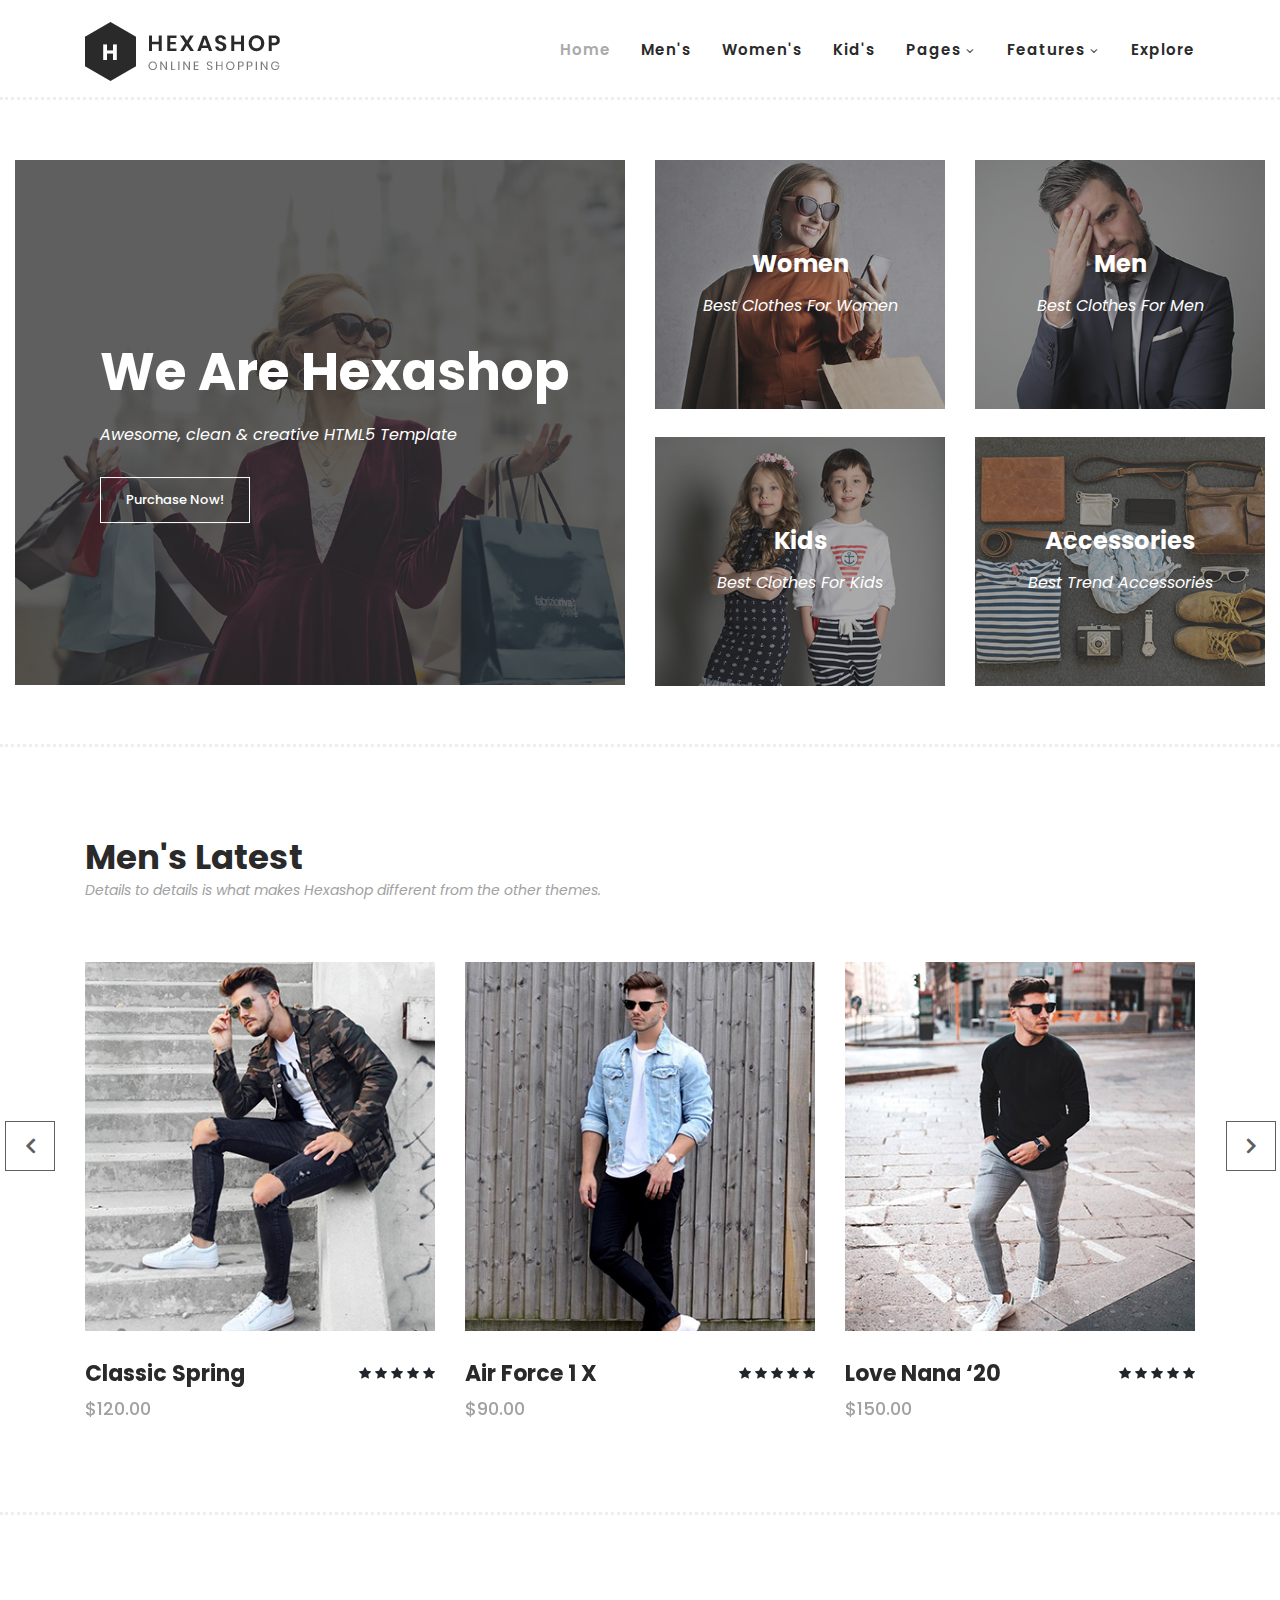
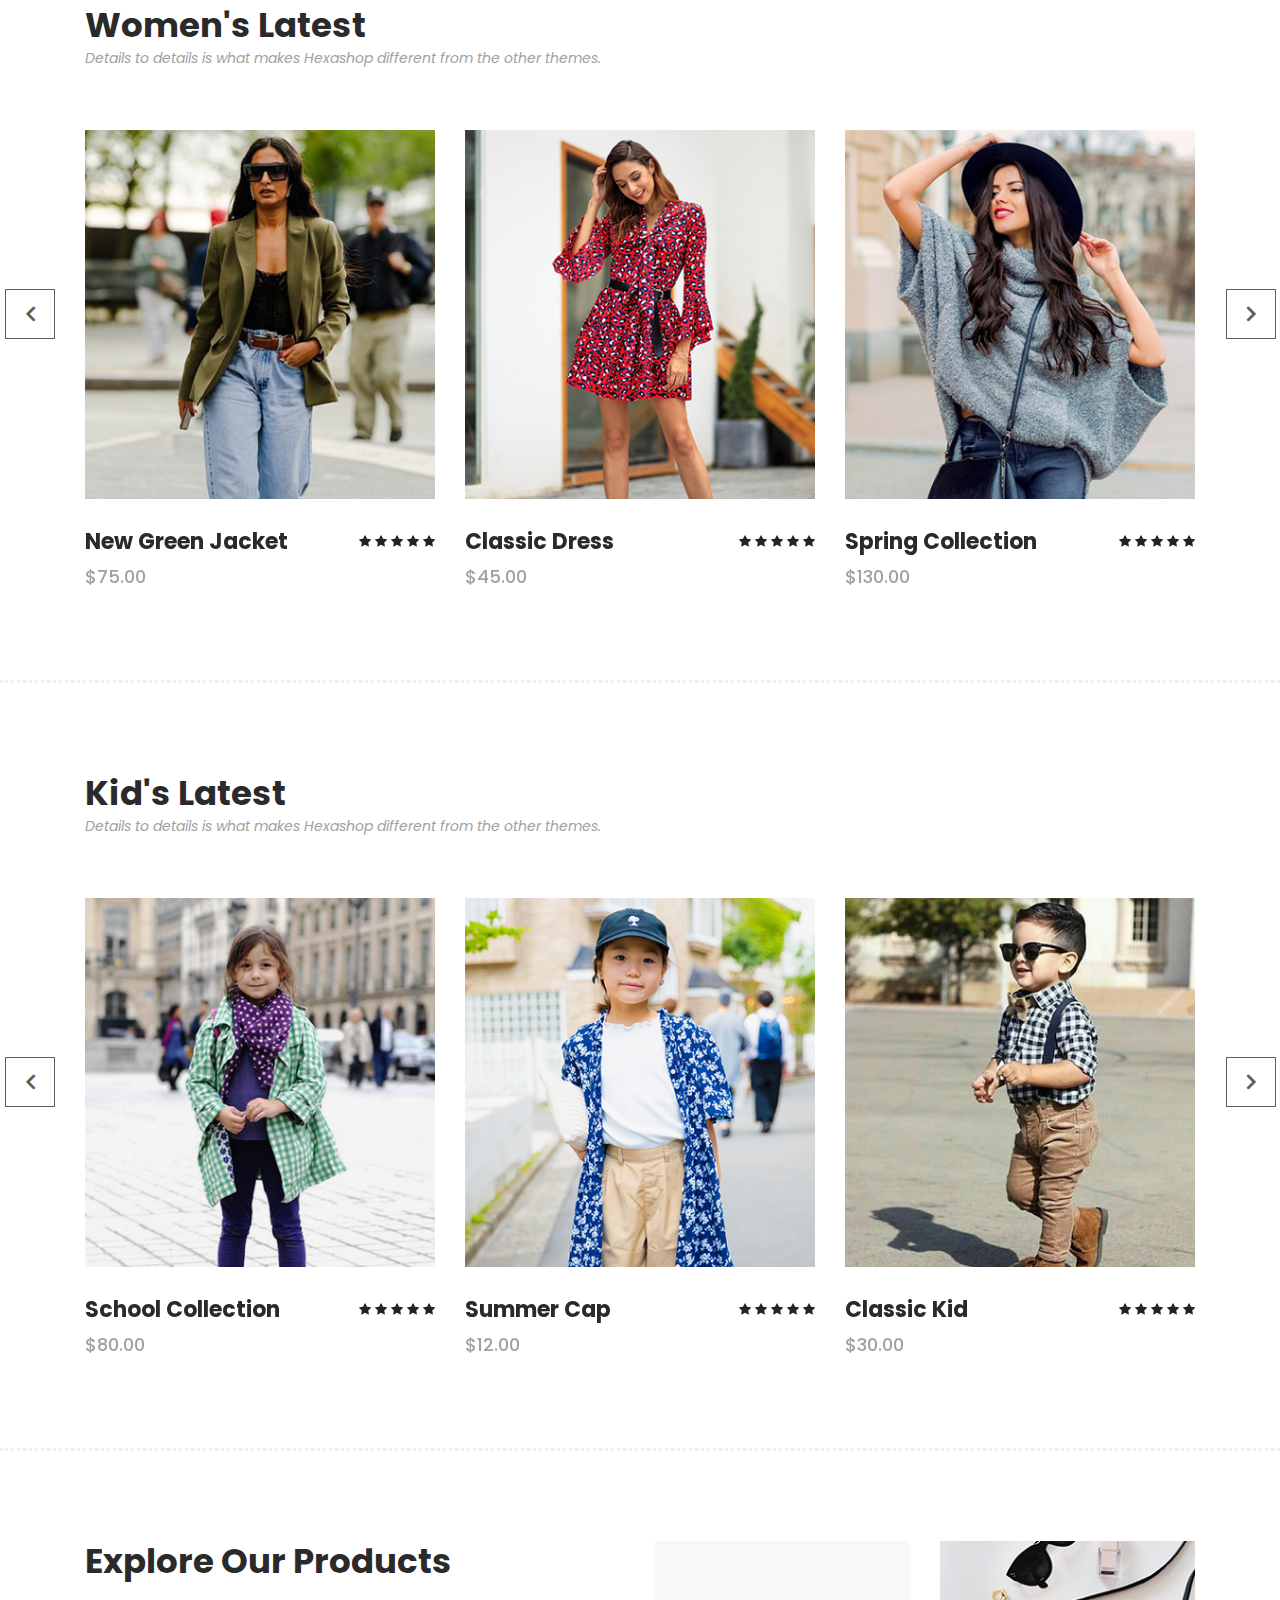
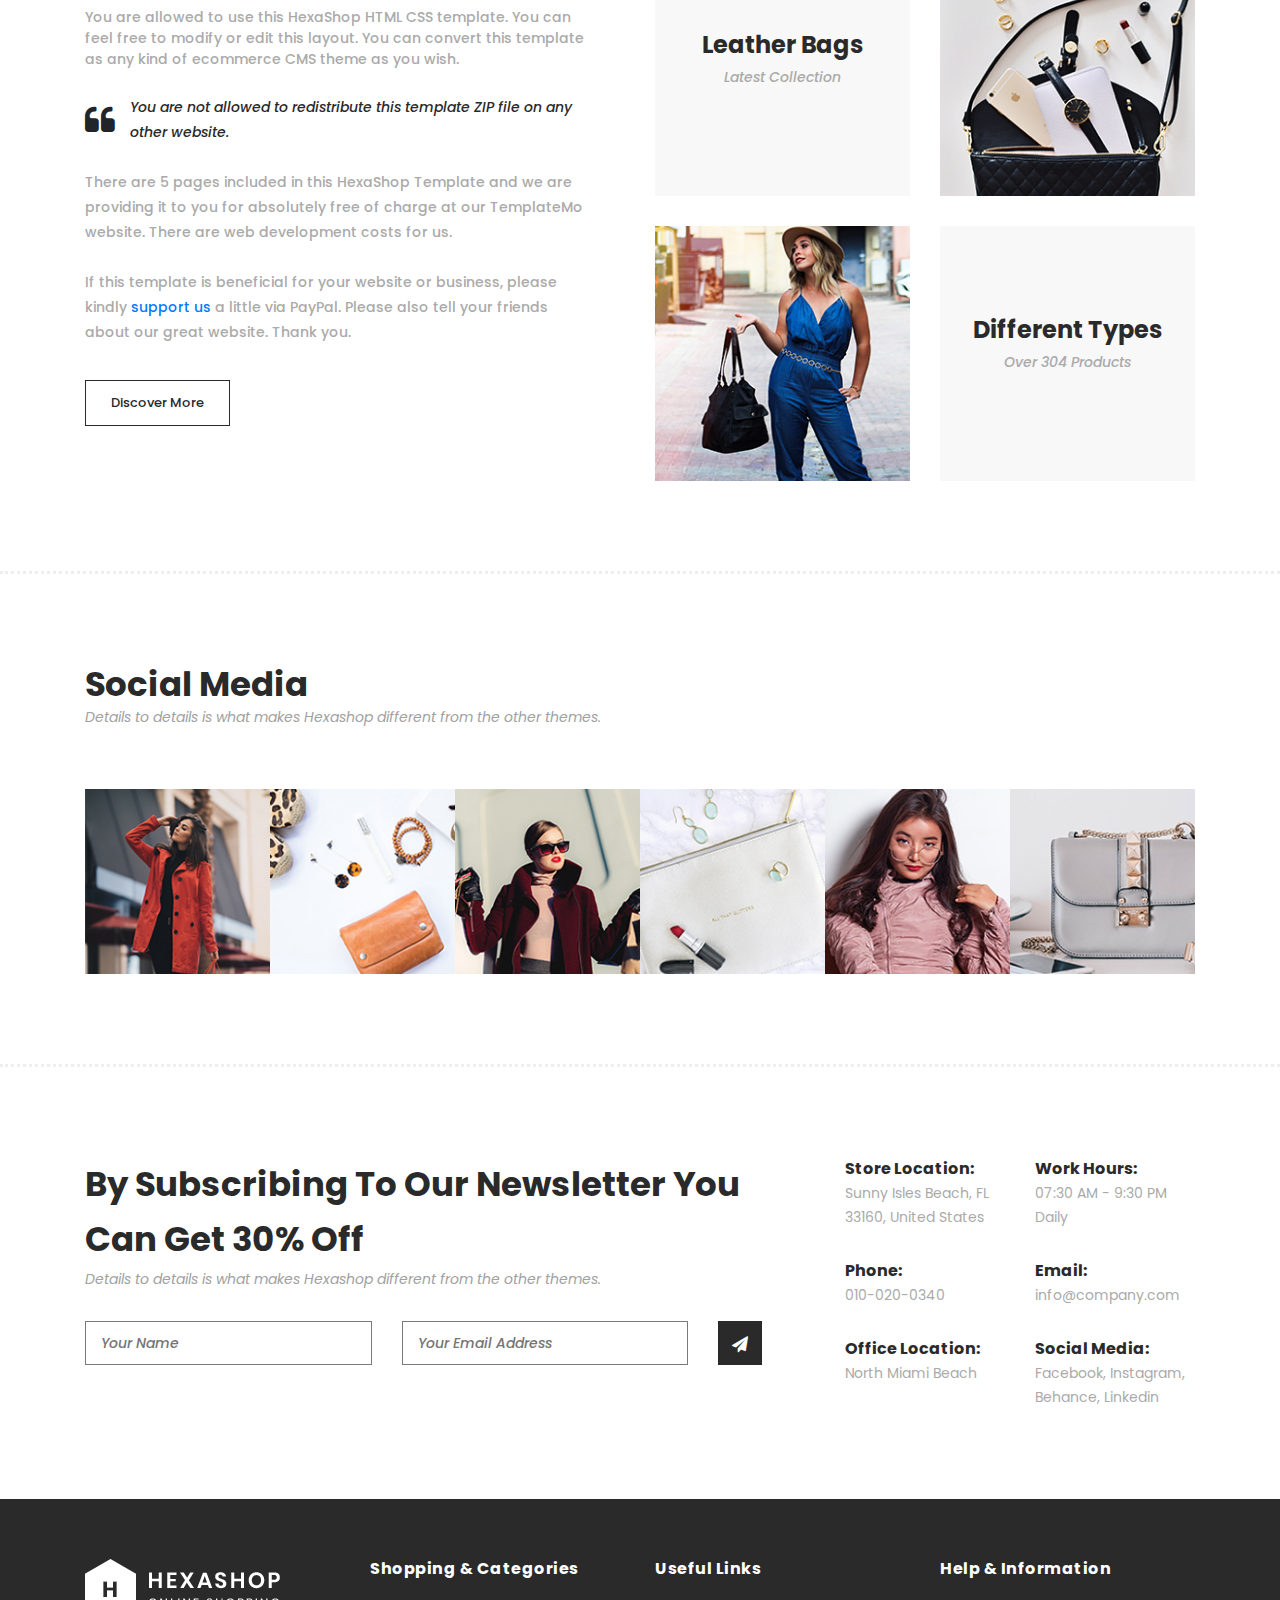
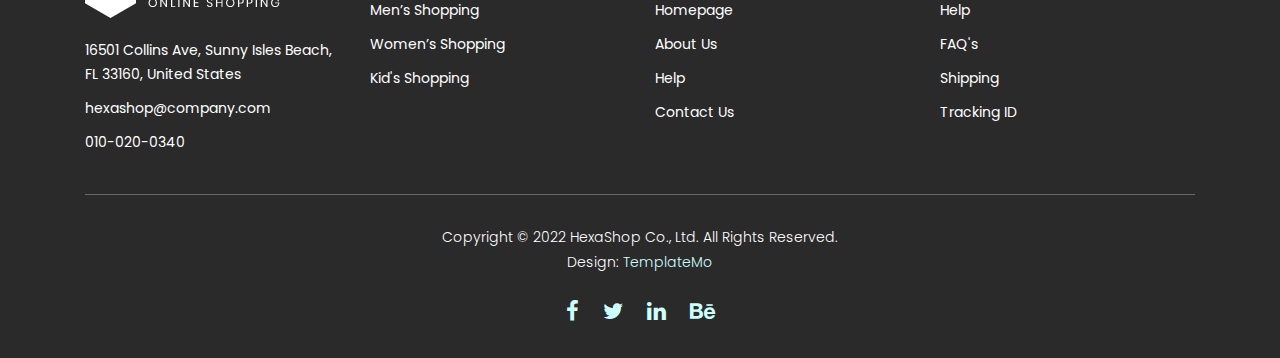
==== index.html @ 102ea5dc "template" ====
<!DOCTYPE html>
<html lang="en">

  <head>

    <meta charset="utf-8">
    <meta name="viewport" content="width=device-width, initial-scale=1, shrink-to-fit=no">
    <meta name="description" content="">
    <meta name="author" content="">
    <link href="https://fonts.googleapis.com/css?family=Poppins:100,200,300,400,500,600,700,800,900&display=swap" rel="stylesheet">

    <title>Hexashop Ecommerce HTML CSS Template</title>


    <!-- Additional CSS Files -->
    <link rel="stylesheet" type="text/css" href="assets/css/bootstrap.min.css">

    <link rel="stylesheet" type="text/css" href="assets/css/font-awesome.css">

    <link rel="stylesheet" href="assets/css/templatemo-hexashop.css">

    <link rel="stylesheet" href="assets/css/owl-carousel.css">

    <link rel="stylesheet" href="assets/css/lightbox.css">
<!--

TemplateMo 571 Hexashop

https://templatemo.com/tm-571-hexashop

-->
    </head>
    
    <body>
    
    <!-- ***** Preloader Start ***** -->
    <div id="preloader">
        <div class="jumper">
            <div></div>
            <div></div>
            <div></div>
        </div>
    </div>  
    <!-- ***** Preloader End ***** -->
    
    
    <!-- ***** Header Area Start ***** -->
    <header class="header-area header-sticky">
        <div class="container">
            <div class="row">
                <div class="col-12">
                    <nav class="main-nav">
                        <!-- ***** Logo Start ***** -->
                        <a href="index.html" class="logo">
                            <img src="assets/images/logo.png">
                        </a>
                        <!-- ***** Logo End ***** -->
                        <!-- ***** Menu Start ***** -->
                        <ul class="nav">
                            <li class="scroll-to-section"><a href="#top" class="active">Home</a></li>
                            <li class="scroll-to-section"><a href="#men">Men's</a></li>
                            <li class="scroll-to-section"><a href="#women">Women's</a></li>
                            <li class="scroll-to-section"><a href="#kids">Kid's</a></li>
                            <li class="submenu">
                                <a href="javascript:;">Pages</a>
                                <ul>
                                    <li><a href="about.html">About Us</a></li>
                                    <li><a href="products.html">Products</a></li>
                                    <li><a href="single-product.html">Single Product</a></li>
                                    <li><a href="contact.html">Contact Us</a></li>
                                </ul>
                            </li>
                            <li class="submenu">
                                <a href="javascript:;">Features</a>
                                <ul>
                                    <li><a href="#">Features Page 1</a></li>
                                    <li><a href="#">Features Page 2</a></li>
                                    <li><a href="#">Features Page 3</a></li>
                                    <li><a rel="nofollow" href="https://templatemo.com/page/4" target="_blank">Template Page 4</a></li>
                                </ul>
                            </li>
                            <li class="scroll-to-section"><a href="#explore">Explore</a></li>
                        </ul>        
                        <a class='menu-trigger'>
                            <span>Menu</span>
                        </a>
                        <!-- ***** Menu End ***** -->
                    </nav>
                </div>
            </div>
        </div>
    </header>
    <!-- ***** Header Area End ***** -->

    <!-- ***** Main Banner Area Start ***** -->
    <div class="main-banner" id="top">
        <div class="container-fluid">
            <div class="row">
                <div class="col-lg-6">
                    <div class="left-content">
                        <div class="thumb">
                            <div class="inner-content">
                                <h4>We Are Hexashop</h4>
                                <span>Awesome, clean &amp; creative HTML5 Template</span>
                                <div class="main-border-button">
                                    <a href="#">Purchase Now!</a>
                                </div>
                            </div>
                            <img src="assets/images/left-banner-image.jpg" alt="">
                        </div>
                    </div>
                </div>
                <div class="col-lg-6">
                    <div class="right-content">
                        <div class="row">
                            <div class="col-lg-6">
                                <div class="right-first-image">
                                    <div class="thumb">
                                        <div class="inner-content">
                                            <h4>Women</h4>
                                            <span>Best Clothes For Women</span>
                                        </div>
                                        <div class="hover-content">
                                            <div class="inner">
                                                <h4>Women</h4>
                                                <p>Lorem ipsum dolor sit amet, conservisii ctetur adipiscing elit incid.</p>
                                                <div class="main-border-button">
                                                    <a href="#">Discover More</a>
                                                </div>
                                            </div>
                                        </div>
                                        <img src="assets/images/baner-right-image-01.jpg">
                                    </div>
                                </div>
                            </div>
                            <div class="col-lg-6">
                                <div class="right-first-image">
                                    <div class="thumb">
                                        <div class="inner-content">
                                            <h4>Men</h4>
                                            <span>Best Clothes For Men</span>
                                        </div>
                                        <div class="hover-content">
                                            <div class="inner">
                                                <h4>Men</h4>
                                                <p>Lorem ipsum dolor sit amet, conservisii ctetur adipiscing elit incid.</p>
                                                <div class="main-border-button">
                                                    <a href="#">Discover More</a>
                                                </div>
                                            </div>
                                        </div>
                                        <img src="assets/images/baner-right-image-02.jpg">
                                    </div>
                                </div>
                            </div>
                            <div class="col-lg-6">
                                <div class="right-first-image">
                                    <div class="thumb">
                                        <div class="inner-content">
                                            <h4>Kids</h4>
                                            <span>Best Clothes For Kids</span>
                                        </div>
                                        <div class="hover-content">
                                            <div class="inner">
                                                <h4>Kids</h4>
                                                <p>Lorem ipsum dolor sit amet, conservisii ctetur adipiscing elit incid.</p>
                                                <div class="main-border-button">
                                                    <a href="#">Discover More</a>
                                                </div>
                                            </div>
                                        </div>
                                        <img src="assets/images/baner-right-image-03.jpg">
                                    </div>
                                </div>
                            </div>
                            <div class="col-lg-6">
                                <div class="right-first-image">
                                    <div class="thumb">
                                        <div class="inner-content">
                                            <h4>Accessories</h4>
                                            <span>Best Trend Accessories</span>
                                        </div>
                                        <div class="hover-content">
                                            <div class="inner">
                                                <h4>Accessories</h4>
                                                <p>Lorem ipsum dolor sit amet, conservisii ctetur adipiscing elit incid.</p>
                                                <div class="main-border-button">
                                                    <a href="#">Discover More</a>
                                                </div>
                                            </div>
                                        </div>
                                        <img src="assets/images/baner-right-image-04.jpg">
                                    </div>
                                </div>
                            </div>
                        </div>
                    </div>
                </div>
            </div>
        </div>
    </div>
    <!-- ***** Main Banner Area End ***** -->

    <!-- ***** Men Area Starts ***** -->
    <section class="section" id="men">
        <div class="container">
            <div class="row">
                <div class="col-lg-6">
                    <div class="section-heading">
                        <h2>Men's Latest</h2>
                        <span>Details to details is what makes Hexashop different from the other themes.</span>
                    </div>
                </div>
            </div>
        </div>
        <div class="container">
            <div class="row">
                <div class="col-lg-12">
                    <div class="men-item-carousel">
                        <div class="owl-men-item owl-carousel">
                            <div class="item">
                                <div class="thumb">
                                    <div class="hover-content">
                                        <ul>
                                            <li><a href="single-product.html"><i class="fa fa-eye"></i></a></li>
                                            <li><a href="single-product.html"><i class="fa fa-star"></i></a></li>
                                            <li><a href="single-product.html"><i class="fa fa-shopping-cart"></i></a></li>
                                        </ul>
                                    </div>
                                    <img src="assets/images/men-01.jpg" alt="">
                                </div>
                                <div class="down-content">
                                    <h4>Classic Spring</h4>
                                    <span>$120.00</span>
                                    <ul class="stars">
                                        <li><i class="fa fa-star"></i></li>
                                        <li><i class="fa fa-star"></i></li>
                                        <li><i class="fa fa-star"></i></li>
                                        <li><i class="fa fa-star"></i></li>
                                        <li><i class="fa fa-star"></i></li>
                                    </ul>
                                </div>
                            </div>
                            <div class="item">
                                <div class="thumb">
                                    <div class="hover-content">
                                        <ul>
                                            <li><a href="single-product.html"><i class="fa fa-eye"></i></a></li>
                                            <li><a href="single-product.html"><i class="fa fa-star"></i></a></li>
                                            <li><a href="single-product.html"><i class="fa fa-shopping-cart"></i></a></li>
                                        </ul>
                                    </div>
                                    <img src="assets/images/men-02.jpg" alt="">
                                </div>
                                <div class="down-content">
                                    <h4>Air Force 1 X</h4>
                                    <span>$90.00</span>
                                    <ul class="stars">
                                        <li><i class="fa fa-star"></i></li>
                                        <li><i class="fa fa-star"></i></li>
                                        <li><i class="fa fa-star"></i></li>
                                        <li><i class="fa fa-star"></i></li>
                                        <li><i class="fa fa-star"></i></li>
                                    </ul>
                                </div>
                            </div>
                            <div class="item">
                                <div class="thumb">
                                    <div class="hover-content">
                                        <ul>
                                            <li><a href="single-product.html"><i class="fa fa-eye"></i></a></li>
                                            <li><a href="single-product.html"><i class="fa fa-star"></i></a></li>
                                            <li><a href="single-product.html"><i class="fa fa-shopping-cart"></i></a></li>
                                        </ul>
                                    </div>
                                    <img src="assets/images/men-03.jpg" alt="">
                                </div>
                                <div class="down-content">
                                    <h4>Love Nana ‘20</h4>
                                    <span>$150.00</span>
                                    <ul class="stars">
                                        <li><i class="fa fa-star"></i></li>
                                        <li><i class="fa fa-star"></i></li>
                                        <li><i class="fa fa-star"></i></li>
                                        <li><i class="fa fa-star"></i></li>
                                        <li><i class="fa fa-star"></i></li>
                                    </ul>
                                </div>
                            </div>
                            <div class="item">
                                <div class="thumb">
                                    <div class="hover-content">
                                        <ul>
                                            <li><a href="single-product.html"><i class="fa fa-eye"></i></a></li>
                                            <li><a href="single-product.html"><i class="fa fa-star"></i></a></li>
                                            <li><a href="single-product.html"><i class="fa fa-shopping-cart"></i></a></li>
                                        </ul>
                                    </div>
                                    <img src="assets/images/men-01.jpg" alt="">
                                </div>
                                <div class="down-content">
                                    <h4>Classic Spring</h4>
                                    <span>$120.00</span>
                                    <ul class="stars">
                                        <li><i class="fa fa-star"></i></li>
                                        <li><i class="fa fa-star"></i></li>
                                        <li><i class="fa fa-star"></i></li>
                                        <li><i class="fa fa-star"></i></li>
                                        <li><i class="fa fa-star"></i></li>
                                    </ul>
                                </div>
                            </div>
                        </div>
                    </div>
                </div>
            </div>
        </div>
    </section>
    <!-- ***** Men Area Ends ***** -->

    <!-- ***** Women Area Starts ***** -->
    <section class="section" id="women">
        <div class="container">
            <div class="row">
                <div class="col-lg-6">
                    <div class="section-heading">
                        <h2>Women's Latest</h2>
                        <span>Details to details is what makes Hexashop different from the other themes.</span>
                    </div>
                </div>
            </div>
        </div>
        <div class="container">
            <div class="row">
                <div class="col-lg-12">
                    <div class="women-item-carousel">
                        <div class="owl-women-item owl-carousel">
                            <div class="item">
                                <div class="thumb">
                                    <div class="hover-content">
                                        <ul>
                                            <li><a href="single-product.html"><i class="fa fa-eye"></i></a></li>
                                            <li><a href="single-product.html"><i class="fa fa-star"></i></a></li>
                                            <li><a href="single-product.html"><i class="fa fa-shopping-cart"></i></a></li>
                                        </ul>
                                    </div>
                                    <img src="assets/images/women-01.jpg" alt="">
                                </div>
                                <div class="down-content">
                                    <h4>New Green Jacket</h4>
                                    <span>$75.00</span>
                                    <ul class="stars">
                                        <li><i class="fa fa-star"></i></li>
                                        <li><i class="fa fa-star"></i></li>
                                        <li><i class="fa fa-star"></i></li>
                                        <li><i class="fa fa-star"></i></li>
                                        <li><i class="fa fa-star"></i></li>
                                    </ul>
                                </div>
                            </div>
                            <div class="item">
                                <div class="thumb">
                                    <div class="hover-content">
                                        <ul>
                                            <li><a href="single-product.html"><i class="fa fa-eye"></i></a></li>
                                            <li><a href="single-product.html"><i class="fa fa-star"></i></a></li>
                                            <li><a href="single-product.html"><i class="fa fa-shopping-cart"></i></a></li>
                                        </ul>
                                    </div>
                                    <img src="assets/images/women-02.jpg" alt="">
                                </div>
                                <div class="down-content">
                                    <h4>Classic Dress</h4>
                                    <span>$45.00</span>
                                    <ul class="stars">
                                        <li><i class="fa fa-star"></i></li>
                                        <li><i class="fa fa-star"></i></li>
                                        <li><i class="fa fa-star"></i></li>
                                        <li><i class="fa fa-star"></i></li>
                                        <li><i class="fa fa-star"></i></li>
                                    </ul>
                                </div>
                            </div>
                            <div class="item">
                                <div class="thumb">
                                    <div class="hover-content">
                                        <ul>
                                            <li><a href="single-product.html"><i class="fa fa-eye"></i></a></li>
                                            <li><a href="single-product.html"><i class="fa fa-star"></i></a></li>
                                            <li><a href="single-product.html"><i class="fa fa-shopping-cart"></i></a></li>
                                        </ul>
                                    </div>
                                    <img src="assets/images/women-03.jpg" alt="">
                                </div>
                                <div class="down-content">
                                    <h4>Spring Collection</h4>
                                    <span>$130.00</span>
                                    <ul class="stars">
                                        <li><i class="fa fa-star"></i></li>
                                        <li><i class="fa fa-star"></i></li>
                                        <li><i class="fa fa-star"></i></li>
                                        <li><i class="fa fa-star"></i></li>
                                        <li><i class="fa fa-star"></i></li>
                                    </ul>
                                </div>
                            </div>
                            <div class="item">
                                <div class="thumb">
                                    <div class="hover-content">
                                        <ul>
                                            <li><a href="single-product.html"><i class="fa fa-eye"></i></a></li>
                                            <li><a href="single-product.html"><i class="fa fa-star"></i></a></li>
                                            <li><a href="single-product.html"><i class="fa fa-shopping-cart"></i></a></li>
                                        </ul>
                                    </div>
                                    <img src="assets/images/women-01.jpg" alt="">
                                </div>
                                <div class="down-content">
                                    <h4>Classic Spring</h4>
                                    <span>$120.00</span>
                                    <ul class="stars">
                                        <li><i class="fa fa-star"></i></li>
                                        <li><i class="fa fa-star"></i></li>
                                        <li><i class="fa fa-star"></i></li>
                                        <li><i class="fa fa-star"></i></li>
                                        <li><i class="fa fa-star"></i></li>
                                    </ul>
                                </div>
                            </div>
                        </div>
                    </div>
                </div>
            </div>
        </div>
    </section>
    <!-- ***** Women Area Ends ***** -->

    <!-- ***** Kids Area Starts ***** -->
    <section class="section" id="kids">
        <div class="container">
            <div class="row">
                <div class="col-lg-6">
                    <div class="section-heading">
                        <h2>Kid's Latest</h2>
                        <span>Details to details is what makes Hexashop different from the other themes.</span>
                    </div>
                </div>
            </div>
        </div>
        <div class="container">
            <div class="row">
                <div class="col-lg-12">
                    <div class="kid-item-carousel">
                        <div class="owl-kid-item owl-carousel">
                            <div class="item">
                                <div class="thumb">
                                    <div class="hover-content">
                                        <ul>
                                            <li><a href="single-product.html"><i class="fa fa-eye"></i></a></li>
                                            <li><a href="single-product.html"><i class="fa fa-star"></i></a></li>
                                            <li><a href="single-product.html"><i class="fa fa-shopping-cart"></i></a></li>
                                        </ul>
                                    </div>
                                    <img src="assets/images/kid-01.jpg" alt="">
                                </div>
                                <div class="down-content">
                                    <h4>School Collection</h4>
                                    <span>$80.00</span>
                                    <ul class="stars">
                                        <li><i class="fa fa-star"></i></li>
                                        <li><i class="fa fa-star"></i></li>
                                        <li><i class="fa fa-star"></i></li>
                                        <li><i class="fa fa-star"></i></li>
                                        <li><i class="fa fa-star"></i></li>
                                    </ul>
                                </div>
                            </div>
                            <div class="item">
                                <div class="thumb">
                                    <div class="hover-content">
                                        <ul>
                                            <li><a href="single-product.html"><i class="fa fa-eye"></i></a></li>
                                            <li><a href="single-product.html"><i class="fa fa-star"></i></a></li>
                                            <li><a href="single-product.html"><i class="fa fa-shopping-cart"></i></a></li>
                                        </ul>
                                    </div>
                                    <img src="assets/images/kid-02.jpg" alt="">
                                </div>
                                <div class="down-content">
                                    <h4>Summer Cap</h4>
                                    <span>$12.00</span>
                                    <ul class="stars">
                                        <li><i class="fa fa-star"></i></li>
                                        <li><i class="fa fa-star"></i></li>
                                        <li><i class="fa fa-star"></i></li>
                                        <li><i class="fa fa-star"></i></li>
                                        <li><i class="fa fa-star"></i></li>
                                    </ul>
                                </div>
                            </div>
                            <div class="item">
                                <div class="thumb">
                                    <div class="hover-content">
                                        <ul>
                                            <li><a href="single-product.html"><i class="fa fa-eye"></i></a></li>
                                            <li><a href="single-product.html"><i class="fa fa-star"></i></a></li>
                                            <li><a href="single-product.html"><i class="fa fa-shopping-cart"></i></a></li>
                                        </ul>
                                    </div>
                                    <img src="assets/images/kid-03.jpg" alt="">
                                </div>
                                <div class="down-content">
                                    <h4>Classic Kid</h4>
                                    <span>$30.00</span>
                                    <ul class="stars">
                                        <li><i class="fa fa-star"></i></li>
                                        <li><i class="fa fa-star"></i></li>
                                        <li><i class="fa fa-star"></i></li>
                                        <li><i class="fa fa-star"></i></li>
                                        <li><i class="fa fa-star"></i></li>
                                    </ul>
                                </div>
                            </div>
                            <div class="item">
                                <div class="thumb">
                                    <div class="hover-content">
                                        <ul>
                                            <li><a href="single-product.html"><i class="fa fa-eye"></i></a></li>
                                            <li><a href="single-product.html"><i class="fa fa-star"></i></a></li>
                                            <li><a href="single-product.html"><i class="fa fa-shopping-cart"></i></a></li>
                                        </ul>
                                    </div>
                                    <img src="assets/images/kid-01.jpg" alt="">
                                </div>
                                <div class="down-content">
                                    <h4>Classic Spring</h4>
                                    <span>$120.00</span>
                                    <ul class="stars">
                                        <li><i class="fa fa-star"></i></li>
                                        <li><i class="fa fa-star"></i></li>
                                        <li><i class="fa fa-star"></i></li>
                                        <li><i class="fa fa-star"></i></li>
                                        <li><i class="fa fa-star"></i></li>
                                    </ul>
                                </div>
                            </div>
                        </div>
                    </div>
                </div>
            </div>
        </div>
    </section>
    <!-- ***** Kids Area Ends ***** -->

    <!-- ***** Explore Area Starts ***** -->
    <section class="section" id="explore">
        <div class="container">
            <div class="row">
                <div class="col-lg-6">
                    <div class="left-content">
                        <h2>Explore Our Products</h2>
                        <span>You are allowed to use this HexaShop HTML CSS template. You can feel free to modify or edit this layout. You can convert this template as any kind of ecommerce CMS theme as you wish.</span>
                        <div class="quote">
                            <i class="fa fa-quote-left"></i><p>You are not allowed to redistribute this template ZIP file on any other website.</p>
                        </div>
                        <p>There are 5 pages included in this HexaShop Template and we are providing it to you for absolutely free of charge at our TemplateMo website. There are web development costs for us.</p>
                        <p>If this template is beneficial for your website or business, please kindly <a rel="nofollow" href="https://paypal.me/templatemo" target="_blank">support us</a> a little via PayPal. Please also tell your friends about our great website. Thank you.</p>
                        <div class="main-border-button">
                            <a href="products.html">Discover More</a>
                        </div>
                    </div>
                </div>
                <div class="col-lg-6">
                    <div class="right-content">
                        <div class="row">
                            <div class="col-lg-6">
                                <div class="leather">
                                    <h4>Leather Bags</h4>
                                    <span>Latest Collection</span>
                                </div>
                            </div>
                            <div class="col-lg-6">
                                <div class="first-image">
                                    <img src="assets/images/explore-image-01.jpg" alt="">
                                </div>
                            </div>
                            <div class="col-lg-6">
                                <div class="second-image">
                                    <img src="assets/images/explore-image-02.jpg" alt="">
                                </div>
                            </div>
                            <div class="col-lg-6">
                                <div class="types">
                                    <h4>Different Types</h4>
                                    <span>Over 304 Products</span>
                                </div>
                            </div>
                        </div>
                    </div>
                </div>
            </div>
        </div>
    </section>
    <!-- ***** Explore Area Ends ***** -->

    <!-- ***** Social Area Starts ***** -->
    <section class="section" id="social">
        <div class="container">
            <div class="row">
                <div class="col-lg-12">
                    <div class="section-heading">
                        <h2>Social Media</h2>
                        <span>Details to details is what makes Hexashop different from the other themes.</span>
                    </div>
                </div>
            </div>
        </div>
        <div class="container">
            <div class="row images">
                <div class="col-2">
                    <div class="thumb">
                        <div class="icon">
                            <a href="http://instagram.com">
                                <h6>Fashion</h6>
                                <i class="fa fa-instagram"></i>
                            </a>
                        </div>
                        <img src="assets/images/instagram-01.jpg" alt="">
                    </div>
                </div>
                <div class="col-2">
                    <div class="thumb">
                        <div class="icon">
                            <a href="http://instagram.com">
                                <h6>New</h6>
                                <i class="fa fa-instagram"></i>
                            </a>
                        </div>
                        <img src="assets/images/instagram-02.jpg" alt="">
                    </div>
                </div>
                <div class="col-2">
                    <div class="thumb">
                        <div class="icon">
                            <a href="http://instagram.com">
                                <h6>Brand</h6>
                                <i class="fa fa-instagram"></i>
                            </a>
                        </div>
                        <img src="assets/images/instagram-03.jpg" alt="">
                    </div>
                </div>
                <div class="col-2">
                    <div class="thumb">
                        <div class="icon">
                            <a href="http://instagram.com">
                                <h6>Makeup</h6>
                                <i class="fa fa-instagram"></i>
                            </a>
                        </div>
                        <img src="assets/images/instagram-04.jpg" alt="">
                    </div>
                </div>
                <div class="col-2">
                    <div class="thumb">
                        <div class="icon">
                            <a href="http://instagram.com">
                                <h6>Leather</h6>
                                <i class="fa fa-instagram"></i>
                            </a>
                        </div>
                        <img src="assets/images/instagram-05.jpg" alt="">
                    </div>
                </div>
                <div class="col-2">
                    <div class="thumb">
                        <div class="icon">
                            <a href="http://instagram.com">
                                <h6>Bag</h6>
                                <i class="fa fa-instagram"></i>
                            </a>
                        </div>
                        <img src="assets/images/instagram-06.jpg" alt="">
                    </div>
                </div>
            </div>
        </div>
    </section>
    <!-- ***** Social Area Ends ***** -->

    <!-- ***** Subscribe Area Starts ***** -->
    <div class="subscribe">
        <div class="container">
            <div class="row">
                <div class="col-lg-8">
                    <div class="section-heading">
                        <h2>By Subscribing To Our Newsletter You Can Get 30% Off</h2>
                        <span>Details to details is what makes Hexashop different from the other themes.</span>
                    </div>
                    <form id="subscribe" action="" method="get">
                        <div class="row">
                          <div class="col-lg-5">
                            <fieldset>
                              <input name="name" type="text" id="name" placeholder="Your Name" required="">
                            </fieldset>
                          </div>
                          <div class="col-lg-5">
                            <fieldset>
                              <input name="email" type="text" id="email" pattern="[^ @]*@[^ @]*" placeholder="Your Email Address" required="">
                            </fieldset>
                          </div>
                          <div class="col-lg-2">
                            <fieldset>
                              <button type="submit" id="form-submit" class="main-dark-button"><i class="fa fa-paper-plane"></i></button>
                            </fieldset>
                          </div>
                        </div>
                    </form>
                </div>
                <div class="col-lg-4">
                    <div class="row">
                        <div class="col-6">
                            <ul>
                                <li>Store Location:<br><span>Sunny Isles Beach, FL 33160, United States</span></li>
                                <li>Phone:<br><span>010-020-0340</span></li>
                                <li>Office Location:<br><span>North Miami Beach</span></li>
                            </ul>
                        </div>
                        <div class="col-6">
                            <ul>
                                <li>Work Hours:<br><span>07:30 AM - 9:30 PM Daily</span></li>
                                <li>Email:<br><span>info@company.com</span></li>
                                <li>Social Media:<br><span><a href="#">Facebook</a>, <a href="#">Instagram</a>, <a href="#">Behance</a>, <a href="#">Linkedin</a></span></li>
                            </ul>
                        </div>
                    </div>
                </div>
            </div>
        </div>
    </div>
    <!-- ***** Subscribe Area Ends ***** -->
    
    <!-- ***** Footer Start ***** -->
    <footer>
        <div class="container">
            <div class="row">
                <div class="col-lg-3">
                    <div class="first-item">
                        <div class="logo">
                            <img src="assets/images/white-logo.png" alt="hexashop ecommerce templatemo">
                        </div>
                        <ul>
                            <li><a href="#">16501 Collins Ave, Sunny Isles Beach, FL 33160, United States</a></li>
                            <li><a href="#">hexashop@company.com</a></li>
                            <li><a href="#">010-020-0340</a></li>
                        </ul>
                    </div>
                </div>
                <div class="col-lg-3">
                    <h4>Shopping &amp; Categories</h4>
                    <ul>
                        <li><a href="#">Men’s Shopping</a></li>
                        <li><a href="#">Women’s Shopping</a></li>
                        <li><a href="#">Kid's Shopping</a></li>
                    </ul>
                </div>
                <div class="col-lg-3">
                    <h4>Useful Links</h4>
                    <ul>
                        <li><a href="#">Homepage</a></li>
                        <li><a href="#">About Us</a></li>
                        <li><a href="#">Help</a></li>
                        <li><a href="#">Contact Us</a></li>
                    </ul>
                </div>
                <div class="col-lg-3">
                    <h4>Help &amp; Information</h4>
                    <ul>
                        <li><a href="#">Help</a></li>
                        <li><a href="#">FAQ's</a></li>
                        <li><a href="#">Shipping</a></li>
                        <li><a href="#">Tracking ID</a></li>
                    </ul>
                </div>
                <div class="col-lg-12">
                    <div class="under-footer">
                        <p>Copyright © 2022 HexaShop Co., Ltd. All Rights Reserved. 
                        
                        <br>Design: <a href="https://templatemo.com" target="_parent" title="free css templates">TemplateMo</a></p>
                        <ul>
                            <li><a href="#"><i class="fa fa-facebook"></i></a></li>
                            <li><a href="#"><i class="fa fa-twitter"></i></a></li>
                            <li><a href="#"><i class="fa fa-linkedin"></i></a></li>
                            <li><a href="#"><i class="fa fa-behance"></i></a></li>
                        </ul>
                    </div>
                </div>
            </div>
        </div>
    </footer>
    

    <!-- jQuery -->
    <script src="assets/js/jquery-2.1.0.min.js"></script>

    <!-- Bootstrap -->
    <script src="assets/js/popper.js"></script>
    <script src="assets/js/bootstrap.min.js"></script>

    <!-- Plugins -->
    <script src="assets/js/owl-carousel.js"></script>
    <script src="assets/js/accordions.js"></script>
    <script src="assets/js/datepicker.js"></script>
    <script src="assets/js/scrollreveal.min.js"></script>
    <script src="assets/js/waypoints.min.js"></script>
    <script src="assets/js/jquery.counterup.min.js"></script>
    <script src="assets/js/imgfix.min.js"></script> 
    <script src="assets/js/slick.js"></script> 
    <script src="assets/js/lightbox.js"></script> 
    <script src="assets/js/isotope.js"></script> 
    
    <!-- Global Init -->
    <script src="assets/js/custom.js"></script>

    <script>

        $(function() {
            var selectedClass = "";
            $("p").click(function(){
            selectedClass = $(this).attr("data-rel");
            $("#portfolio").fadeTo(50, 0.1);
                $("#portfolio div").not("."+selectedClass).fadeOut();
            setTimeout(function() {
              $("."+selectedClass).fadeIn();
              $("#portfolio").fadeTo(50, 1);
            }, 500);
                
            });
        });

    </script>

  </body>
</html>
---- assets/css/templatemo-hexashop.css ----
/*

TemplateMo 571 Hexashop

https://templatemo.com/tm-571-hexashop

*/

/* ---------------------------------------------
Table of contents
------------------------------------------------
01. font & reset css
02. reset
03. global styles
04. header
05. banner
06. features
07. testimonials
08. contact
09. footer
10. preloader
11. search
12. portfolio

--------------------------------------------- */
/* 
---------------------------------------------
font & reset css
--------------------------------------------- 
*/
@import url("https://fonts.googleapis.com/css?family=Poppins:100,200,300,400,500,600,700,800,900");
/* 
---------------------------------------------
reset
--------------------------------------------- 
*/
html, body, div, span, applet, object, iframe, h1, h2, h3, h4, h5, h6, p, blockquote, div
pre, a, abbr, acronym, address, big, cite, code, del, dfn, em, font, img, ins, kbd, q,
s, samp, small, strike, strong, sub, sup, tt, var, b, u, i, center, dl, dt, dd, ol, ul, li,
figure, header, nav, section, article, aside, footer, figcaption {
  margin: 0;
  padding: 0;
  border: 0;
  outline: 0;
}

.clearfix:after {
  content: ".";
  display: block;
  clear: both;
  visibility: hidden;
  line-height: 0;
  height: 0;
}

.clearfix {
  display: inline-block;
}

html[xmlns] .clearfix {
  display: block;
}

* html .clearfix {
  height: 1%;
}

ul, li {
  padding: 0;
  margin: 0;
  list-style: none;
}

header, nav, section, article, aside, footer, hgroup {
  display: block;
}

* {
  box-sizing: border-box;
}

html, body {
  font-family: 'Poppins', sans-serif;
  font-weight: 400;
  background-color: #fff;
  font-size: 16px;
  -ms-text-size-adjust: 100%;
  -webkit-font-smoothing: antialiased;
  -moz-osx-font-smoothing: grayscale;
}

a {
  text-decoration: none !important;
}

h1, h2, h3, h4, h5, h6 {
  margin-top: 0px;
  margin-bottom: 0px;
}

ul {
  margin-bottom: 0px;
}

p {
  font-size: 14px;
  line-height: 25px;
  color: #2a2a2a;
}

/* 
---------------------------------------------
global styles
--------------------------------------------- 
*/
html,
body {
  background: #fff;
  font-family: 'Poppins', sans-serif;
}

::selection {
  background: #2a2a2a;
  color: #fff;
}

::-moz-selection {
  background: #2a2a2a;
  color: #fff;
}

@media (max-width: 991px) {
  html, body {
    overflow-x: hidden;
  }
  .mobile-top-fix {
    margin-top: 30px;
    margin-bottom: 0px;
  }
  .mobile-bottom-fix {
    margin-bottom: 30px;
  }
  .mobile-bottom-fix-big {
    margin-bottom: 60px;
  }
}

.main-border-button a {
  font-size: 13px;
  color: #fff;
  border: 1px solid #fff;
  padding: 12px 25px;
  display: inline-block;
  font-weight: 500;
  transition: all .3s;
}

.main-border-button a:hover {
  background-color: #fff;
  color: #2a2a2a;
}

.main-white-button a {
  font-size: 13px;
  color: #2a2a2a;
  background-color: #fff;
  padding: 12px 25px;
  display: inline-block;
  border-radius: 3px;
  font-weight: 600;
  transition: all .3s;
}

.main-white-button a:hover {
  opacity: 0.9;
}

.main-text-button a {
  font-size: 13px;
  color: #fff;
  font-weight: 600;
  transition: all .3s;
}

.main-text-button a:hover {
  opacity: 0.9;
}

.section-heading h2 {
  font-size: 34px;
  font-weight: 700;
  color: #2a2a2a;
}

.section-heading span {
  font-size: 14px;
  color: #a1a1a1;
  font-style: italic;
  font-weight: 400;
}



/* 
---------------------------------------------
header
--------------------------------------------- 
*/

.background-header {
  border-bottom: none !important;
  background-color: #fff;
  height: 80px!important;
  position: fixed!important;
  top: 0px;
  left: 0px;
  right: 0px;
  box-shadow: 0px 0px 10px rgba(0,0,0,0.15)!important;
}

.background-header .logo,
.background-header .main-nav .nav li a {
  color: #1e1e1e!important;
}

.background-header .main-nav .nav li:hover a {
  color: #2a2a2a!important;
}

.background-header .nav li a.active {
  color: #2a2a2a!important;
}

.header-area {
  border-bottom: 3px dotted #eee;
  box-shadow: none;
  background-color: #fff;
  position: absolute;
  top: 0px;
  left: 0px;
  right: 0px;
  z-index: 100;
  height: 100px;
  -webkit-transition: all .5s ease 0s;
  -moz-transition: all .5s ease 0s;
  -o-transition: all .5s ease 0s;
  transition: all .5s ease 0s;
}

.header-area .main-nav {
  min-height: 80px;
  background: transparent;
}

.header-area .main-nav .logo {
  line-height: 100px;
  color: #fff;
  font-size: 28px;
  font-weight: 700;
  text-transform: uppercase;
  letter-spacing: 2px;
  float: left;
  -webkit-transition: all 0.3s ease 0s;
  -moz-transition: all 0.3s ease 0s;
  -o-transition: all 0.3s ease 0s;
  transition: all 0.3s ease 0s;
}

.background-header .main-nav .logo {
  line-height: 75px;
}

.background-header .nav {
  margin-top: 20px !important;
}

.header-area .main-nav .nav {
  float: right;
  margin-top: 30px;
  margin-right: 0px;
  background-color: transparent;
  -webkit-transition: all 0.3s ease 0s;
  -moz-transition: all 0.3s ease 0s;
  -o-transition: all 0.3s ease 0s;
  transition: all 0.3s ease 0s;
  position: relative;
  z-index: 999;
}

.header-area .main-nav .nav li {
  padding-left: 15px;
  padding-right: 15px;
}

.header-area .main-nav .nav li:last-child {
  padding-right: 0px;
}

.header-area .main-nav .nav li a {
  display: block;
  font-weight: 600;
  font-size: 15px;
  color: #2a2a2a;
  text-transform: capitalize;
  -webkit-transition: all 0.3s ease 0s;
  -moz-transition: all 0.3s ease 0s;
  -o-transition: all 0.3s ease 0s;
  transition: all 0.3s ease 0s;
  height: 40px;
  line-height: 40px;
  border: transparent;
  letter-spacing: 1px;
}

.header-area .main-nav .nav li a {
  color: #2a2a2a;
}

.header-area .main-nav .nav li:hover a,
.header-area .main-nav .nav li a.active {
  color: #aaa!important;
}

.background-header .main-nav .nav li:hover a,
.background-header .main-nav .nav li a.active {
  color: #aaa!important;
  opacity: 1;
}

.header-area .main-nav .nav li.submenu {
  position: relative;
  padding-right: 30px;
}

.header-area .main-nav .nav li.submenu:after {
  font-family: FontAwesome;
  content: "\f107";
  font-size: 12px;
  color: #2a2a2a;
  position: absolute;
  right: 18px;
  top: 12px;
}

.background-header .main-nav .nav li.submenu:after {
  color: #2a2a2a;
}

.header-area .main-nav .nav li.submenu ul {
  position: absolute;
  width: 200px;
  box-shadow: 0 2px 28px 0 rgba(0, 0, 0, 0.06);
  overflow: hidden;
  top: 50px;
  opacity: 0;
  transform: translateY(+2em);
  visibility: hidden;
  z-index: -1;
  transition: all 0.3s ease-in-out 0s, visibility 0s linear 0.3s, z-index 0s linear 0.01s;
}

.header-area .main-nav .nav li.submenu ul li {
  margin-left: 0px;
  padding-left: 0px;
  padding-right: 0px;
}

.header-area .main-nav .nav li.submenu ul li a {
  opacity: 1;
  display: block;
  background: #f7f7f7;
  color: #2a2a2a!important;
  padding-left: 20px;
  height: 40px;
  line-height: 40px;
  -webkit-transition: all 0.3s ease 0s;
  -moz-transition: all 0.3s ease 0s;
  -o-transition: all 0.3s ease 0s;
  transition: all 0.3s ease 0s;
  position: relative;
  font-size: 13px;
  font-weight: 400;
  border-bottom: 1px solid #eee;
}

.header-area .main-nav .nav li.submenu ul li a:hover {
  background: #fff;
  color: #aaa!important;
  padding-left: 25px;
}

.header-area .main-nav .nav li.submenu ul li a:hover:before {
  width: 3px;
}

.header-area .main-nav .nav li.submenu:hover ul {
  visibility: visible;
  opacity: 1;
  z-index: 1;
  transform: translateY(0%);
  transition-delay: 0s, 0s, 0.3s;
}

.header-area .main-nav .menu-trigger {
  cursor: pointer;
  display: block;
  position: absolute;
  top: 33px;
  width: 32px;
  height: 40px;
  text-indent: -9999em;
  z-index: 99;
  right: 40px;
  display: none;
}

.background-header .main-nav .menu-trigger {
  top: 23px;
}

.header-area .main-nav .menu-trigger span,
.header-area .main-nav .menu-trigger span:before,
.header-area .main-nav .menu-trigger span:after {
  -moz-transition: all 0.4s;
  -o-transition: all 0.4s;
  -webkit-transition: all 0.4s;
  transition: all 0.4s;
  background-color: #1e1e1e;
  display: block;
  position: absolute;
  width: 30px;
  height: 2px;
  left: 0;
}

.background-header .main-nav .menu-trigger span,
.background-header .main-nav .menu-trigger span:before,
.background-header .main-nav .menu-trigger span:after {
  background-color: #1e1e1e;
}

.header-area .main-nav .menu-trigger span:before,
.header-area .main-nav .menu-trigger span:after {
  -moz-transition: all 0.4s;
  -o-transition: all 0.4s;
  -webkit-transition: all 0.4s;
  transition: all 0.4s;
  background-color: #1e1e1e;
  display: block;
  position: absolute;
  width: 30px;
  height: 2px;
  left: 0;
  width: 75%;
}

.background-header .main-nav .menu-trigger span:before,
.background-header .main-nav .menu-trigger span:after {
  background-color: #1e1e1e;
}

.header-area .main-nav .menu-trigger span:before,
.header-area .main-nav .menu-trigger span:after {
  content: "";
}

.header-area .main-nav .menu-trigger span {
  top: 16px;
}

.header-area .main-nav .menu-trigger span:before {
  -moz-transform-origin: 33% 100%;
  -ms-transform-origin: 33% 100%;
  -webkit-transform-origin: 33% 100%;
  transform-origin: 33% 100%;
  top: -10px;
  z-index: 10;
}

.header-area .main-nav .menu-trigger span:after {
  -moz-transform-origin: 33% 0;
  -ms-transform-origin: 33% 0;
  -webkit-transform-origin: 33% 0;
  transform-origin: 33% 0;
  top: 10px;
}

.header-area .main-nav .menu-trigger.active span,
.header-area .main-nav .menu-trigger.active span:before,
.header-area .main-nav .menu-trigger.active span:after {
  background-color: transparent;
  width: 100%;
}

.header-area .main-nav .menu-trigger.active span:before {
  -moz-transform: translateY(6px) translateX(1px) rotate(45deg);
  -ms-transform: translateY(6px) translateX(1px) rotate(45deg);
  -webkit-transform: translateY(6px) translateX(1px) rotate(45deg);
  transform: translateY(6px) translateX(1px) rotate(45deg);
  background-color: #1e1e1e;
}

.background-header .main-nav .menu-trigger.active span:before {
  background-color: #1e1e1e;
}

.header-area .main-nav .menu-trigger.active span:after {
  -moz-transform: translateY(-6px) translateX(1px) rotate(-45deg);
  -ms-transform: translateY(-6px) translateX(1px) rotate(-45deg);
  -webkit-transform: translateY(-6px) translateX(1px) rotate(-45deg);
  transform: translateY(-6px) translateX(1px) rotate(-45deg);
  background-color: #1e1e1e;
}

.background-header .main-nav .menu-trigger.active span:after {
  background-color: #1e1e1e;
}

.header-area.header-sticky {
  min-height: 80px;
}

.header-area .nav {
  margin-top: 30px;
}

.header-area.header-sticky .nav li a.active {
  color: #aaa;
}

@media (max-width: 1200px) {
  .header-area .main-nav .nav li {
    padding-left: 12px;
    padding-right: 12px;
  }
  .header-area .main-nav:before {
    display: none;
  }
}

@media (max-width: 767px) {
  .header-area .main-nav .logo {
    color: #1e1e1e;
  }
  .header-area.header-sticky .nav li a:hover,
  .header-area.header-sticky .nav li a.active {
    color: #aaa!important;
    opacity: 1;
  }
  .header-area.header-sticky .nav li.search-icon a {
    width: 100%;
  }
  .header-area {
    background-color: #f7f7f7;
    padding: 0px 15px;
    height: 100px;
    box-shadow: none;
    text-align: center;
  }
  .header-area .container {
    padding: 0px;
  }
  .header-area .logo {
    margin-left: 30px;
  }
  .header-area .menu-trigger {
    display: block !important;
  }
  .header-area .main-nav {
    overflow: hidden;
  }
  .header-area .main-nav .nav {
    float: none;
    width: 100%;
    display: none;
    -webkit-transition: all 0s ease 0s;
    -moz-transition: all 0s ease 0s;
    -o-transition: all 0s ease 0s;
    transition: all 0s ease 0s;
    margin-left: 0px;
  }
  .header-area .main-nav .nav li:first-child {
    border-top: 1px solid #eee;
  }
  .header-area.header-sticky .nav {
    margin-top: 100px !important;
  }
  .header-area .main-nav .nav li {
    width: 100%;
    background: #fff;
    border-bottom: 1px solid #eee;
    padding-left: 0px !important;
    padding-right: 0px !important;
  }
  .header-area .main-nav .nav li a {
    height: 50px !important;
    line-height: 50px !important;
    padding: 0px !important;
    border: none !important;
    background: #f7f7f7 !important;
    color: #191a20 !important;
  }
  .header-area .main-nav .nav li a:hover {
    background: #eee !important;
    color: #aaa!important;
  }
  .header-area .main-nav .nav li.submenu ul {
    position: relative;
    visibility: inherit;
    opacity: 1;
    z-index: 1;
    transform: translateY(0%);
    transition-delay: 0s, 0s, 0.3s;
    top: 0px;
    width: 100%;
    box-shadow: none;
    height: 0px;
  }
  .header-area .main-nav .nav li.submenu ul li a {
    font-size: 12px;
    font-weight: 400;
  }
  .header-area .main-nav .nav li.submenu ul li a:hover:before {
    width: 0px;
  }
  .header-area .main-nav .nav li.submenu ul.active {
    height: auto !important;
  }
  .header-area .main-nav .nav li.submenu:after {
    color: #3B566E;
    right: 25px;
    font-size: 14px;
    top: 15px;
  }
  .header-area .main-nav .nav li.submenu:hover ul, .header-area .main-nav .nav li.submenu:focus ul {
    height: 0px;
  }
}

@media (min-width: 767px) {
  .header-area .main-nav .nav {
    display: flex !important;
  }
}


/* 
---------------------------------------------
banner
--------------------------------------------- 
*/

.main-banner {
  border-bottom: 3px dotted #eee;
  padding-top: 160px;
  padding-bottom: 30px;
}

.main-banner .left-content .thumb img {
  width: 100%;
  overflow: hidden;
}

.main-banner .left-content .inner-content {
  position: absolute;
  left: 100px;
  top: 50%;
  transform: translateY(-50%);
}

.main-banner .left-content .inner-content h4 {
  color: #fff;
  margin-top: -10px;
  font-size: 52px;
  font-weight: 700;
  margin-bottom: 20px;
}

.main-banner .left-content .inner-content span {
  font-size: 16px;
  color: #fff;
  font-weight: 400;
  font-style: italic;
  display: block;
  margin-bottom: 30px;
}

.main-banner .right-content .right-first-image {
  margin-bottom: 28.5px;
}

.main-banner .right-content .right-first-image .thumb {
  position: relative;
  text-align: center;
}

.main-banner .right-content .right-first-image .thumb img {
  width: 100%;
  overflow: hidden;
}

.main-banner .right-content .right-first-image .thumb .inner-content {
  position: absolute;
  top: 50%;
  transform: translateY(-50%);
  width: 100%;
  text-align: center;
}

.main-banner .right-content .right-first-image .thumb .inner-content h4 {
  color: #fff;
  font-size: 24px;
  font-weight: 700;
  margin-bottom: 15px;
}

.main-banner .right-content .right-first-image .thumb .inner-content span {
  font-size: 16px;
  color: #fff;
  font-style: italic;
}

.main-banner .right-content .right-first-image .thumb .hover-content {
  position: absolute;
  top: 15px;
  right: 15px;
  left: 15px;
  bottom: 15px;
  text-align: center;
  background-color: rgba(42,42,42,.97);
  opacity: 0;
  visibility: hidden;
  transition: all 0.5s;
}

.main-banner .right-content .right-first-image .thumb:hover .hover-content {
  opacity: 1;
  visibility: visible;
}

.main-banner .right-content .right-first-image .thumb .hover-content .inner {
  position: absolute;
  top: 50%;
  left: 50%;
  transform: translate(-50%, -50%);
  width: 100%;
}

.main-banner .right-content .right-first-image .thumb .hover-content h4 {
  color: #fff;
  font-size: 24px;
  font-weight: 700;
  margin-bottom: 15px;
}

.main-banner .right-content .right-first-image .thumb .hover-content p {
  color: #fff;
  padding: 0px 20px;
  margin-bottom: 20px;
}



/*
---------------------------------------------
Men
---------------------------------------------
*/

#men {
  padding-top: 90px;
  padding-bottom: 90px;
  border-bottom: 3px dotted #eee;
}

#men .section-heading {
  margin-bottom: 60px;
}

#men .item .down-content {
  padding-top: 30px;
  position: relative;
  z-index: 3;
  background-color: #fff;
}

#men .item .down-content h4 {
  font-size: 22px;
  color: #2a2a2a;
  font-weight: 700;
  margin-bottom: 8px;
}

#men .item .down-content span {
  font-size: 18px;
  color: #a1a1a1;
  font-weight: 500;
  display: block;
}

#men .item .down-content ul.stars {
  position: absolute;
  right: 0;
  top: 30px;
}

#men .item .down-content ul.stars li {
  display: inline;
  font-size: 13px;
}

#men .item .thumb .hover-content {
  position: absolute;
  z-index: 2;
  text-align: center;
  bottom: -60px;
  width: 100%;
  opacity: 0;
  visibility: hidden;
  transition: all .5s;
}

#men .item .thumb:hover .hover-content {
  bottom: 30px;
  opacity: 1;
  visibility: visible;
}

#men .item .thumb {
  position: relative;
}

#men .item .thumb .hover-content ul li {
  display: inline;
  margin: 0px 10px;
}

#men .item .thumb .hover-content ul li a {
  width: 50px;
  height: 50px;
  text-align: center;
  line-height: 50px;
  display: inline-block;
  color: #2a2a2a;
  background-color: #fff;
}


#men .owl-nav {
  text-align: center;
  position: absolute;
  width: 100%;
  top: 40%;
  transform: translateY(-25px);
}

#men .owl-dots {
  display: none;
}
    
#men .owl-nav .owl-prev{
  position: absolute;
  left: -80px;
  outline: none;
}

#men .owl-nav .owl-prev span,
#men .owl-nav .owl-next span {
  opacity: 0;
}

#men .owl-nav .owl-prev:before {
  display: inline-block;
  font-family: 'FontAwesome';
  color: #2a2a2a;
  font-size: 25px;
  font-weight: 700;
  content: '\f104';
  width: 50px;
  height: 50px;
  background-color: transparent;
  line-height: 48px;
  border :1px solid #2a2a2a;
}

#men .owl-nav .owl-prev {
  opacity: 0.75;
  transition: all .5s;
}

#men .owl-nav .owl-prev:hover {
  opacity: 1;
}

#men .owl-nav .owl-next {
  opacity: 0.75;
  transition: all .5s;
}

#men .owl-nav .owl-next:hover {
  opacity: 1;
}

#men .owl-nav .owl-next{
  outline: none;
  position: absolute;
  right: -85px;
}

#men .owl-nav .owl-next:before {
  display: inline-block;
  font-family: 'FontAwesome';
  color: #2a2a2a;
  font-size: 25px;
  font-weight: 700;
  content: '\f105';
  width: 50px;
  height: 50px;
  background-color: transparent;
  line-height: 48px;
  border :1px solid #2a2a2a;
}


/*
---------------------------------------------
Women
---------------------------------------------
*/

#women {
  padding-top: 90px;
  padding-bottom: 90px;
  border-bottom: 3px dotted #eee;
}

#women .section-heading {
  margin-bottom: 60px;
}

#women .item .down-content {
  padding-top: 30px;
  position: relative;
  z-index: 3;
  background-color: #fff;
}

#women .item .down-content h4 {
  font-size: 22px;
  color: #2a2a2a;
  font-weight: 700;
  margin-bottom: 8px;
}

#women .item .down-content span {
  font-size: 18px;
  color: #a1a1a1;
  font-weight: 500;
  display: block;
}

#women .item .down-content ul.stars {
  position: absolute;
  right: 0;
  top: 30px;
}

#women .item .down-content ul.stars li {
  display: inline;
  font-size: 13px;
}

#women .item .thumb .hover-content {
  position: absolute;
  z-index: 2;
  text-align: center;
  bottom: -60px;
  width: 100%;
  opacity: 0;
  visibility: hidden;
  transition: all .5s;
}

#women .item .thumb:hover .hover-content {
  bottom: 30px;
  opacity: 1;
  visibility: visible;
}

#women .item .thumb {
  position: relative;
}

#women .item .thumb .hover-content ul li {
  display: inline;
  margin: 0px 10px;
}

#women .item .thumb .hover-content ul li a {
  width: 50px;
  height: 50px;
  text-align: center;
  line-height: 50px;
  display: inline-block;
  color: #2a2a2a;
  background-color: #fff;
}


#women .owl-nav {
  text-align: center;
  position: absolute;
  width: 100%;
  top: 40%;
  transform: translateY(-25px);
}

#women .owl-dots {
  display: none;
}
    
#women .owl-nav .owl-prev{
  position: absolute;
  left: -80px;
  outline: none;
}

#women .owl-nav .owl-prev span,
#women .owl-nav .owl-next span {
  opacity: 0;
}

#women .owl-nav .owl-prev:before {
  display: inline-block;
  font-family: 'FontAwesome';
  color: #2a2a2a;
  font-size: 25px;
  font-weight: 700;
  content: '\f104';
  width: 50px;
  height: 50px;
  background-color: transparent;
  line-height: 48px;
  border :1px solid #2a2a2a;
}

#women .owl-nav .owl-prev {
  opacity: 0.75;
  transition: all .5s;
}

#women .owl-nav .owl-prev:hover {
  opacity: 1;
}

#women .owl-nav .owl-next {
  opacity: 0.75;
  transition: all .5s;
}

#women .owl-nav .owl-next:hover {
  opacity: 1;
}

#women .owl-nav .owl-next{
  outline: none;
  position: absolute;
  right: -85px;
}

#women .owl-nav .owl-next:before {
  display: inline-block;
  font-family: 'FontAwesome';
  color: #2a2a2a;
  font-size: 25px;
  font-weight: 700;
  content: '\f105';
  width: 50px;
  height: 50px;
  background-color: transparent;
  line-height: 48px;
  border :1px solid #2a2a2a;
}

/*
---------------------------------------------
Kids
---------------------------------------------
*/

#kids {
  padding-top: 90px;
  padding-bottom: 90px;
  border-bottom: 3px dotted #eee;
}

#kids .section-heading {
  margin-bottom: 60px;
}

#kids .item .down-content {
  padding-top: 30px;
  position: relative;
  z-index: 3;
  background-color: #fff;
}

#kids .item .down-content h4 {
  font-size: 22px;
  color: #2a2a2a;
  font-weight: 700;
  margin-bottom: 8px;
}

#kids .item .down-content span {
  font-size: 18px;
  color: #a1a1a1;
  font-weight: 500;
  display: block;
}

#kids .item .down-content ul.stars {
  position: absolute;
  right: 0;
  top: 30px;
}

#kids .item .down-content ul.stars li {
  display: inline;
  font-size: 13px;
}

#kids .item .thumb .hover-content {
  position: absolute;
  z-index: 2;
  text-align: center;
  bottom: -60px;
  width: 100%;
  opacity: 0;
  visibility: hidden;
  transition: all .5s;
}

#kids .item .thumb:hover .hover-content {
  bottom: 30px;
  opacity: 1;
  visibility: visible;
}

#kids .item .thumb {
  position: relative;
}

#kids .item .thumb .hover-content ul li {
  display: inline;
  margin: 0px 10px;
}

#kids .item .thumb .hover-content ul li a {
  width: 50px;
  height: 50px;
  text-align: center;
  line-height: 50px;
  display: inline-block;
  color: #2a2a2a;
  background-color: #fff;
}


#kids .owl-nav {
  text-align: center;
  position: absolute;
  width: 100%;
  top: 40%;
  transform: translateY(-25px);
}

#kids .owl-dots {
  display: none;
}
    
#kids .owl-nav .owl-prev{
  position: absolute;
  left: -80px;
  outline: none;
}

#kids .owl-nav .owl-prev span,
#kids .owl-nav .owl-next span {
  opacity: 0;
}

#kids .owl-nav .owl-prev:before {
  display: inline-block;
  font-family: 'FontAwesome';
  color: #2a2a2a;
  font-size: 25px;
  font-weight: 700;
  content: '\f104';
  width: 50px;
  height: 50px;
  background-color: transparent;
  line-height: 48px;
  border :1px solid #2a2a2a;
}

#kids .owl-nav .owl-prev {
  opacity: 0.75;
  transition: all .5s;
}

#kids .owl-nav .owl-prev:hover {
  opacity: 1;
}

#kids .owl-nav .owl-next {
  opacity: 0.75;
  transition: all .5s;
}

#kids .owl-nav .owl-next:hover {
  opacity: 1;
}

#kids .owl-nav .owl-next{
  outline: none;
  position: absolute;
  right: -85px;
}

#kids .owl-nav .owl-next:before {
  display: inline-block;
  font-family: 'FontAwesome';
  color: #2a2a2a;
  font-size: 25px;
  font-weight: 700;
  content: '\f105';
  width: 50px;
  height: 50px;
  background-color: transparent;
  line-height: 48px;
  border :1px solid #2a2a2a;
}


/*
---------------------------------------------
Explore
---------------------------------------------
*/

#explore {
  padding-top: 90px;
  padding-bottom: 90px;
  border-bottom: 3px dotted #eee;
}

#explore .left-content {
  margin-right: 30px;
}

#explore .left-content h2 {
  font-size: 34px;
  font-weight: 700;
  color: #2a2a2a;
}

#explore .left-content span {
  font-size: 14px;
  color: #aaaaaa;
  font-weight: 500;
  display: block;
  margin-top: 25px;
}

#explore .left-content .quote {
  margin-top: 25px;
}

#explore .left-content .quote i {
  float: left;
  font-size: 32px;
  margin-right: 15px;
  margin-top: 10px;
}

#explore .left-content .quote p {
  font-style: italic;
  color: #2a2a2a;
  font-weight: 500;
}

#explore .left-content p {
  font-size: 14px;
  color: #aaaaaa;
  font-weight: 500;
  display: block;
  margin-top: 25px;
}

#explore .left-content .main-border-button a {
  color: #2a2a2a;
  border-color: #2a2a2a;
  margin-top: 35px;
}

#explore .left-content .main-border-button a:hover {
  background-color: #2a2a2a;
  color: #fff;
}

#explore img {
  width: 100%;
  overflow: hidden;
}

#explore .leather {
  margin-bottom: 30px;
}

#explore .first-image {
  margin-bottom: 30px;
}

#explore .leather,
#explore .types {
  min-height: 255px;
  background-color: #f8f8f8;
  text-align: center;
  width: 100%;
}

#explore .leather h4,
#explore .types h4 {
  font-size: 24px;
  font-weight: 700;
  color: #2a2a2a;
  padding-top: 90px;
  margin-bottom: 5px;
}

#explore .leather span,
#explore .types span {
  font-size: 14px;
  font-style: italic;
  color: #aaa;
  font-weight: 500;
}

/* 
---------------------------------------------
Social
--------------------------------------------- 
*/

#social {
  margin-top: 90px;
  padding-bottom: 90px;
  border-bottom: 3px dotted #eee;
}

#social .col-2 {
  padding-left: 0;
  padding-right: 0;
}

#social .images {
  margin-top: 60px;
  padding-left: 15px;
  padding-right: 15px;
}

#social .thumb {
  position: relative;
}

#social .thumb .icon {
  position: absolute;
  bottom: 0;
  left: 0;
  right: 0;
  top: 0;
  width: 100%;
  background-color: rgba(0,0,0,0.85);
  opacity: 0;
  visibility: hidden;
  transition: all .3s;
}

#social .thumb:hover .icon {
  opacity: 1;
  visibility: visible;
}

#social .thumb .icon h6 {
  color: #fff;
  position: absolute;
  font-size: 14px;
  bottom: 40px;
  font-weight: 400;
  left: 15px;
}

#social .thumb .icon i {
  color: #fff;
  position: absolute;
  bottom: 15px;
  left: 15px;
}

#social .thumb img {
  width: 100%;
  overflow: hidden;
}


/* 
---------------------------------------------
Subscribe
--------------------------------------------- 
*/

.subscribe {
  margin-top: 90px;
}

.subscribe .section-heading {
  margin-bottom: 30px;
}

.subscribe .section-heading h2 {
  line-height: 55px;
}

.subscribe form input {
  width: 100%;
  height: 44px;
  line-height: 44px;
  padding: 0px 15px;
  font-size: 14px;
  font-style: italic;
  font-weight: 500;
  color: #aaa;
  border-radius: 0px;
  border: 1px solid #7a7a7a;
  box-shadow: none;
}

.subscribe form input::focus {
  border-color: #2a2a2a;
  border-radius: 0px;
}

.subscribe form button {
  width: 44px;
  height: 44px;
  display: inline-block;
  text-align: center;
  line-height: 44px;
  background-color: #2a2a2a;
  box-shadow: none;
  border: 1px solid transparent;
  color: #fff;
  transition: all 0.3s;
}

.subscribe form button:hover {
  background-color: #fff;
  border: 1px solid #2a2a2a;
  color: #2a2a2a;
}

.subscribe ul li {
  margin-bottom: 30px;
  display: block;
}

.subscribe ul li {
  font-size: 16px;
  font-weight: 700;
  color: #2a2a2a;
}

.subscribe ul li span,
.subscribe ul li span a {
  font-size: 14px;
  font-weight: 400;
  color: #aaa;
}

.subscribe ul li span a:hover {
  color: #2a2a2a;
}


/* 
---------------------------------------------
footer
--------------------------------------------- 
*/

footer {
  margin-top: 60px;
  padding: 60px 0px 30px 0px;
  background-color: #2a2a2a;
}

footer .logo {
  margin-bottom: 20px;
}

footer ul li {
  display: block;
  margin-bottom: 10px;
}

footer ul li a {
  font-size: 14px;
  color: #fff;
  transition: all .3s;
}

footer ul li a:hover {
  color: #aaa;
}

footer h4 {
  letter-spacing: 0.5px;
  font-size: 16px;
  color: #fff;
  font-weight: 700;
  margin-bottom: 20px;
}

footer .under-footer {
  margin-top: 30px;
  padding-top: 30px;
  text-align: center;
  border-top: 1px solid rgba(250,250,250,0.3);
}

footer .under-footer ul {
  margin-top: 20px;
}

footer .under-footer ul li {
  display: inline-block;
  margin: 0px 10px;
}

footer .under-footer ul li a {
  font-size: 22px;
}

footer .under-footer p {
  color: #fff;
  font-size: 14px;
  font-weight: 300;
}

footer .under-footer a {
  color: #cff;
}

footer .under-footer a:hover {
  color: #c66;
}


/* 
---------------------------------------------
Products Page
--------------------------------------------- 
*/

.page-heading {
  margin-top: 160px;
  margin-bottom: 30px;
  background-image: url(../images/products-page-heading.jpg);
  background-position: center center;
  background-size: cover;
  background-repeat: no-repeat;
}

.page-heading .inner-content {
  padding: 150px 0px;
  text-align: center;
}

.page-heading .inner-content h2 {
  font-size: 52px;
  color: #fff;
  font-weight: 700;
  margin-bottom: 15px;
}

.page-heading .inner-content span {
  font-size: 16px;
  font-weight: 500;
  color: #fff;
  font-style: italic;
}

#products .section-heading {
  text-align: center;
  margin-bottom: 60px;
  margin-top: 80px;
}

#products .item {
  margin-bottom: 30px;
}

#products .item .thumb img {
  width: 100%;
  overflow: hidden;
}

#products .item .down-content {
  padding-top: 20px;
  position: relative;
  z-index: 3;
  background-color: #fff;
}

#products .item .down-content h4 {
  font-size: 22px;
  color: #2a2a2a;
  font-weight: 700;
  margin-bottom: 8px;
}

#products .item .down-content span {
  font-size: 18px;
  color: #a1a1a1;
  font-weight: 500;
  display: block;
}

#products .item .down-content ul.stars {
  position: absolute;
  right: 0;
  top: 20px;
}

#products .item .down-content ul.stars li {
  display: inline;
  font-size: 13px;
}

#products .item .thumb .hover-content {
  position: absolute;
  z-index: 2;
  text-align: center;
  bottom: -60px;
  width: 100%;
  opacity: 0;
  visibility: hidden;
  transition: all .5s;
}

#products .item .thumb:hover .hover-content {
  bottom: 30px;
  opacity: 1;
  visibility: visible;
}

#products .item .thumb {
  position: relative;
}

#products .item .thumb .hover-content ul li {
  display: inline;
  margin: 0px 10px;
}

#products .item .thumb .hover-content ul li a {
  width: 50px;
  height: 50px;
  text-align: center;
  line-height: 50px;
  display: inline-block;
  color: #2a2a2a;
  background-color: #fff;
}

#products .pagination {
  margin-top: 30px;
  margin-bottom: 40px;
}

#products .pagination ul {
  text-align: center;
  width: 100%;
}

#products .pagination ul li {
  display: inline;
  margin: 0px 5px;
}

#products .pagination ul li a {
  width: 44px;
  height: 44px;
  border: 1px solid #2a2a2a;
  display: inline-block;
  text-align: center;
  line-height: 44px;
  font-size: 14px;
  font-weight: 500;
  color: #2a2a2a;
}

#products .pagination ul li a:hover,
#products .pagination ul li.active a {
  background-color: #2a2a2a;
  color: #fff;
}



/* 
---------------------------------------------
Single Product Page
--------------------------------------------- 
*/

#product {
  margin-top: 80px;
}

#product .left-images img {
  width: 100%;
  overflow: hidden;
  margin-bottom: 30px;
}

#product .right-content {
  position: relative;
  z-index: 3;
  background-color: #fff;
}

#product .right-content h4 {
  font-size: 22px;
  color: #2a2a2a;
  font-weight: 700;
  margin-bottom: 0px;
}

#product .right-content span.price {
  font-size: 18px;
  color: #a1a1a1;
  font-weight: 500;
  display: block;
  margin-top: 5px;
  border-bottom: 1px solid #eee;
  padding-bottom: 20px;
}

#product .right-content ul.stars {
  position: absolute;
  right: 0;
  top: 0;
}

#product .right-content ul.stars li {
  display: inline;
  font-size: 13px;
}

#product .right-content span {
  font-size: 14px;
  color: #aaaaaa;
  font-weight: 500;
  display: block;
  margin-top: 25px;
}

#product .right-content .quote {
  margin-top: 25px;
}

#product .right-content .quote i {
  float: left;
  font-size: 32px;
  margin-right: 15px;
  margin-top: 10px;
}

#product .right-content .quote p {
  font-style: italic;
  color: #2a2a2a;
  font-weight: 500;
}

#product .right-content p {
  font-size: 14px;
  color: #aaaaaa;
  font-weight: 500;
  display: block;
  margin-top: 25px;
}

.quantity-content {
  margin-top: 30px;
  padding-top: 30px;
  border-top: 1px solid #eee;
  border-bottom: 1px solid #eee;
  width: 100%;
  padding-bottom: 30px;
  margin-bottom: 30px;
}

.quantity-content .left-content {
  float: left;
  margin-right: 30px;
}

.quantity-content .right-content {
  text-align: right;
}

.quantity-content .left-content h6 {
  padding-top: 7px;
  font-size: 20px;
  font-weight: 700;
  color: #aaa;
  position: relative;
  z-index: 11;
}

.total h4 {
  float: left;
  font-size: 20px;
  margin-top: 10px;
  color: #aaa!important;
}

.total .main-border-button {
  text-align: right;
}

.total .main-border-button a {
  border-color: #2a2a2a;
  color: #2a2a2a;
}

.total .main-border-button a:hover {
  color: #fff;
  background-color: #2a2a2a;
}

.quantity {
  display: inline-block; }
 
 .quantity .input-text.qty {
  width: 35px;
  height: 39px;
  padding: 0 5px;
  text-align: center;
  background-color: transparent;
  border: 1px solid #efefef;
 }
 
 .quantity.buttons_added {
  text-align: left;
  position: relative;
  white-space: nowrap;
  vertical-align: top; }
 
 .quantity.buttons_added input {
  display: inline-block;
  margin: 0;
  vertical-align: top;
  box-shadow: none;
 }
 
 .quantity.buttons_added .minus,
 .quantity.buttons_added .plus {
  padding: 7px 10px 8px;
  height: 39px;
  background-color: #ffffff;
  border: 1px solid #efefef;
  cursor:pointer;}
 
 .quantity.buttons_added .minus {
  border-right: 0; }
 
 .quantity.buttons_added .plus {
  border-left: 0; }
 
 .quantity.buttons_added .minus:hover,
 .quantity.buttons_added .plus:hover {
  background: #eeeeee; }
 
 .quantity input::-webkit-outer-spin-button,
 .quantity input::-webkit-inner-spin-button {
  -webkit-appearance: none;
  -moz-appearance: none;
  margin: 0; }
  
  .quantity.buttons_added .minus:focus,
 .quantity.buttons_added .plus:focus {
  outline: none; }



/* 
---------------------------------------------
About Us Page
--------------------------------------------- 
*/

.about-page-heading {
  margin-top: 160px;
  margin-bottom: 30px;
  background-image: url(../images/about-us-page-heading.jpg);
  background-position: center center;
  background-size: cover;
  background-repeat: no-repeat;
}

.about-us {
  margin-top: 80px;
}

.about-us .left-image img {
  width: 100%;
  overflow: hidden;
}

.about-us .right-content {
  margin-left: 30px;
}

.about-us .right-content h4 {
  font-size: 34px;
  font-weight: 700;
  color: #2a2a2a;
}

.about-us .right-content span {
  font-size: 14px;
  color: #aaaaaa;
  font-weight: 500;
  display: block;
  margin-top: 25px;
}

.about-us .right-content .quote {
  margin-top: 25px;
}

.about-us .right-content .quote i {
  float: left;
  font-size: 32px;
  margin-right: 15px;
  margin-top: 10px;
}

.about-us .right-content .quote p {
  font-style: italic;
  color: #2a2a2a;
  font-weight: 500;
}

.about-us .right-content p {
  font-size: 14px;
  color: #aaaaaa;
  font-weight: 500;
  display: block;
  margin-top: 25px;
}

.about-us .right-content ul {
  border-top: 3px dotted #eee;
  margin-top: 30px;
  padding-top: 30px;
}

.about-us .right-content ul li {
  display: inline-block;
  margin-right: 5px;
}

.about-us .right-content ul li a {
  width: 44px;
  height: 44px;
  background-color: #2a2a2a;
  color: #fff;
  display: inline-block;
  text-align: center;
  line-height: 44px;
  border-radius: 50%;
  transition: all .5s;
}

.about-us .right-content ul li a:hover {
  background-color: #eee;
  color: #2a2a2a;
}

.our-team {
  margin-top: 100px;
  padding-top: 90px;
  padding-bottom: 90px;
  border-top: 3px dotted #eee;
}

.our-team .section-heading {
  margin-bottom: 60px;
  text-align: center;
}

.our-team .section-heading h2 {
  margin-bottom: 10px;
}

.our-team .team-item .thumb {
  position: relative;
}

.our-team .team-item .thumb img {
  width: 100%;
  overflow: hidden;
}

.our-team .team-item .thumb .hover-effect {
  position: absolute;
  background-color: rgba(0,0,0,0.9);
  width: 100%;
  text-align: center;
  top: 0;
  bottom: 0;
  opacity: 0;
  visibility: hidden;
  transition: all .3s;
}

.our-team .team-item .thumb:hover .hover-effect {
  opacity: 1;
  visibility: visible;
}

.our-team .team-item .thumb .hover-effect .inner-content {
  position: absolute;
  top: 50%;
  text-align: center;
  width: 100%;
  transform: translateY(-22px);
}

.our-team .team-item .thumb .hover-effect .inner-content ul li {
  display: inline-block;
  margin: 0px 5px;
}

.our-team .team-item .thumb .hover-effect .inner-content ul li a {
  width: 44px;
  height: 44px;
  background-color: #fff;
  color: #2a2a2a;
  display: inline-block;
  text-align: center;
  line-height: 44px;
  border-radius: 50%;
  transition: all .3s;
}

.our-team .team-item .thumb .hover-effect .inner-content ul li a:hover {
  background-color: #2a2a2a;
  color: #fff;
}

.our-team .team-item .down-content {
  text-align: center;
  padding-top: 25px;
}

.our-team .team-item .down-content h4 {
  font-size: 24px;
  color: #2a2a2a;
  font-weight: 700;
  margin-bottom: 5px;
}

.our-team .team-item .down-content span {
  font-size: 14px;
  color: #a1a1a1;
  font-weight: 500;
  display: block;
  font-style: italic;
}

.our-services {
  padding-top: 90px;
  padding-bottom: 90px;
  border-top: 3px dotted #eee;
  border-bottom: 3px dotted #eee;
}

.our-services .section-heading {
  margin-bottom: 60px;
  text-align: center;
}

.our-services .section-heading h2 {
  margin-bottom: 10px;
}

.our-services .service-item {
  padding: 30px;
  box-shadow: 0px 0px 15px rgba(0,0,0,0.10);
  text-align: center;
}

.our-services .service-item img {
  width: 100%;
  overflow: hidden;
}

.our-services .service-item h4 {
  font-size: 24px;
  font-weight: 700;
  color: #2a2a2a;
  margin-bottom: 20px;
}

.our-services .service-item p {
  margin-bottom: 25px;
}



/* 
---------------------------------------------
contact Us Page
--------------------------------------------- 
*/

.contact-us {
  margin-top: 90px;
  border-bottom: 3px dotted #eee;
  padding-bottom: 90px;
}

.contact-us .section-heading {
  margin-bottom: 40px;
}

.contact-us #map {
  margin-right: 30px;
}

.contact-us form input {
  width: 100%;
  height: 44px;
  line-height: 44px;
  padding: 0px 15px;
  font-size: 14px;
  font-style: italic;
  font-weight: 500;
  color: #aaa;
  border-radius: 0px;
  border: 1px solid #7a7a7a;
  box-shadow: none;
}

.contact-us form input::focus {
  border-color: #2a2a2a;
  border-radius: 0px;
}

.contact-us form textarea {
  width: 100%;
  height: 140px;
  min-height: 120px;
  max-height: 200px;
  margin-top: 30px;
  margin-bottom: 25px;
  line-height: 44px;
  padding: 0px 15px;
  font-size: 14px;
  font-style: italic;
  font-weight: 500;
  color: #aaa;
  border-radius: 0px;
  border: 1px solid #7a7a7a;
  box-shadow: none;
}

.contact-us form textarea::focus {
  border-color: #2a2a2a;
  border-radius: 0px;
}

.contact-us form button {
  width: 44px;
  height: 44px;
  display: inline-block;
  text-align: center;
  line-height: 44px;
  background-color: #2a2a2a;
  box-shadow: none;
  border: 1px solid transparent;
  color: #fff;
  transition: all 0.3s;
}

.contact-us form button:hover {
  background-color: #fff;
  border: 1px solid #2a2a2a;
  color: #2a2a2a;
}


/* 
---------------------------------------------
responsive
--------------------------------------------- 
*/

@media (max-width: 1200px) {
  .main-banner .right-content .right-first-image .thumb .hover-content p {
    display: none;
  }
}

@media (max-width: 992px) {
  .main-banner .right-content .right-first-image .thumb .hover-content p {
    display: block;
  }
  .header-area .main-nav .nav li.submenu:after {
    right: 3px;
  }
  .header-area .main-nav .nav li.submenu {
    padding-right: 15px;
  }
  .header-area .main-nav .nav li {
    padding-right: 5px;
    padding-left: 5px;
  }
  .header-area .main-nav .nav li a {
    font-size: 14px;
    letter-spacing: 0px;
  }
  .main-banner .left-content {
    margin-bottom: 30px;
  }
  #explore .left-content {
    margin-bottom: 30px;
  }
  #explore .right-content .types {
    margin-top: 30px;
  }
  .subscribe input {
    margin-bottom: 15px;
  }
  .subscribe form {
    text-align: center;
    margin-bottom: 30px;
  }
  .about-us .right-content {
    margin-left: 0px;
    margin-top: 30px;
  }
  .our-team .team-item {
    margin-bottom: 30px;
  }
  .our-services .service-item {
    margin-bottom: 30px;
  }
  .contact-us #map {
    margin-right: 0px;
    margin-bottom: 30px;
  }
}

@media (max-width: 767px) {
  .main-banner .left-content .thumb .inner-content {
    left: 50%;
    top: 47.5%;
    transform: translate(-50%,-50%);
    text-align: center;
  }
  .subscribe form button {
    width: 100%;
  }
  footer {
    text-align: center;
  }
  footer h4 {
    margin-top: 30px;
  }
}





#preloader {
  overflow: hidden;
  background-color: #2a2a2a;
  left: 0;
  right: 0;
  top: 0;
  bottom: 0;
  position: fixed;
  z-index: 99999;
  color: #fff;
}

#preloader .jumper {
  left: 0;
  top: 0;
  right: 0;
  bottom: 0;
  display: block;
  position: absolute;
  margin: auto;
  width: 50px;
  height: 50px;
}

#preloader .jumper > div {
  background-color: #fff;
  width: 10px;
  height: 10px;
  border-radius: 100%;
  -webkit-animation-fill-mode: both;
  animation-fill-mode: both;
  position: absolute;
  opacity: 0;
  width: 50px;
  height: 50px;
  -webkit-animation: jumper 1s 0s linear infinite;
  animation: jumper 1s 0s linear infinite;
}

#preloader .jumper > div:nth-child(2) {
  -webkit-animation-delay: 0.33333s;
  animation-delay: 0.33333s;
}

#preloader .jumper > div:nth-child(3) {
  -webkit-animation-delay: 0.66666s;
  animation-delay: 0.66666s;
}

@-webkit-keyframes jumper {
  0% {
    opacity: 0;
    -webkit-transform: scale(0);
    transform: scale(0);
  }
  5% {
    opacity: 1;
  }
  100% {
    -webkit-transform: scale(1);
    transform: scale(1);
    opacity: 0;
  }
}

@keyframes jumper {
  0% {
    opacity: 0;
    -webkit-transform: scale(0);
    transform: scale(0);
  }
  5% {
    opacity: 1;
  }
  100% {
    opacity: 0;
  }
}
---- assets/css/owl-carousel.css ----
/**
 * Owl Carousel v2.3.4
 * Copyright 2013-2018 David Deutsch
 * Licensed under: SEE LICENSE IN https://github.com/OwlCarousel2/OwlCarousel2/blob/master/LICENSE
 */
/*
 *  Owl Carousel - Core
 */
.owl-carousel {
  display: none;
  width: 100%;
  -webkit-tap-highlight-color: transparent;
  /* position relative and z-index fix webkit rendering fonts issue */
  position: relative;
  z-index: 1; }
  .owl-carousel .owl-stage {
    position: relative;
    -ms-touch-action: pan-Y;
    touch-action: manipulation;
    -moz-backface-visibility: hidden;
    /* fix firefox animation glitch */ }
  .owl-carousel .owl-stage:after {
    content: ".";
    display: block;
    clear: both;
    visibility: hidden;
    line-height: 0;
    height: 0; }
  .owl-carousel .owl-stage-outer {
    position: relative;
    overflow: hidden;
    /* fix for flashing background */
    -webkit-transform: translate3d(0px, 0px, 0px); }
  .owl-carousel .owl-wrapper,
  .owl-carousel .owl-item {
    -webkit-backface-visibility: hidden;
    -moz-backface-visibility: hidden;
    -ms-backface-visibility: hidden;
    -webkit-transform: translate3d(0, 0, 0);
    -moz-transform: translate3d(0, 0, 0);
    -ms-transform: translate3d(0, 0, 0); }
  .owl-carousel .owl-item {
    position: relative;
    min-height: 1px;
    float: left;
    -webkit-backface-visibility: hidden;
    -webkit-tap-highlight-color: transparent;
    -webkit-touch-callout: none; }
  .owl-carousel .owl-item img {
    display: block;
    width: 100%; }
  .owl-carousel .owl-nav.disabled,
  .owl-carousel .owl-dots.disabled {
    display: none; }
  .owl-carousel .owl-nav .owl-prev,
  .owl-carousel .owl-nav .owl-next,
  .owl-carousel .owl-dot {
    cursor: pointer;
    -webkit-user-select: none;
    -khtml-user-select: none;
    -moz-user-select: none;
    -ms-user-select: none;
    user-select: none; }
  .owl-carousel .owl-nav button.owl-prev,
  .owl-carousel .owl-nav button.owl-next,
  .owl-carousel button.owl-dot {
    background: none;
    color: inherit;
    border: none;
    padding: 0 !important;
    font: inherit; }
  .owl-carousel.owl-loaded {
    display: block; }
  .owl-carousel.owl-loading {
    opacity: 0;
    display: block; }
  .owl-carousel.owl-hidden {
    opacity: 0; }
  .owl-carousel.owl-refresh .owl-item {
    visibility: hidden; }
  .owl-carousel.owl-drag .owl-item {
    -ms-touch-action: pan-y;
        touch-action: pan-y;
    -webkit-user-select: none;
    -moz-user-select: none;
    -ms-user-select: none;
    user-select: none; }
  .owl-carousel.owl-grab {
    cursor: move;
    cursor: grab; }
  .owl-carousel.owl-rtl {
    direction: rtl; }
  .owl-carousel.owl-rtl .owl-item {
    float: right; }

/* No Js */
.no-js .owl-carousel {
  display: block; }

/*
 *  Owl Carousel - Animate Plugin
 */
.owl-carousel .animated {
  animation-duration: 1000ms;
  animation-fill-mode: both; }

.owl-carousel .owl-animated-in {
  z-index: 0; }

.owl-carousel .owl-animated-out {
  z-index: 1; }

.owl-carousel .fadeOut {
  animation-name: fadeOut; }

@keyframes fadeOut {
  0% {
    opacity: 1; }
  100% {
    opacity: 0; } }

/*
 * 	Owl Carousel - Auto Height Plugin
 */
.owl-height {
  transition: height 500ms ease-in-out; }

/*
 * 	Owl Carousel - Lazy Load Plugin
 */
.owl-carousel .owl-item {
  /**
			This is introduced due to a bug in IE11 where lazy loading combined with autoheight plugin causes a wrong
			calculation of the height of the owl-item that breaks page layouts
		 */ }
  .owl-carousel .owl-item .owl-lazy {
    opacity: 0;
    transition: opacity 400ms ease; }
  .owl-carousel .owl-item .owl-lazy[src^=""], .owl-carousel .owl-item .owl-lazy:not([src]) {
    max-height: 0; }
  .owl-carousel .owl-item img.owl-lazy {
    transform-style: preserve-3d; }

/*
 * 	Owl Carousel - Video Plugin
 */
.owl-carousel .owl-video-wrapper {
  position: relative;
  height: 100%;
  background: #000; }

.owl-carousel .owl-video-play-icon {
  position: absolute;
  height: 80px;
  width: 80px;
  left: 50%;
  top: 50%;
  margin-left: -40px;
  margin-top: -40px;
  background: url("owl.video.play.png") no-repeat;
  cursor: pointer;
  z-index: 1;
  -webkit-backface-visibility: hidden;
  transition: transform 100ms ease; }

.owl-carousel .owl-video-play-icon:hover {
  -ms-transform: scale(1.3, 1.3);
      transform: scale(1.3, 1.3); }

.owl-carousel .owl-video-playing .owl-video-tn,
.owl-carousel .owl-video-playing .owl-video-play-icon {
  display: none; }

.owl-carousel .owl-video-tn {
  opacity: 0;
  height: 100%;
  background-position: center center;
  background-repeat: no-repeat;
  background-size: contain;
  transition: opacity 400ms ease; }

.owl-carousel .owl-video-frame {
  position: relative;
  z-index: 1;
  height: 100%;
  width: 100%; }
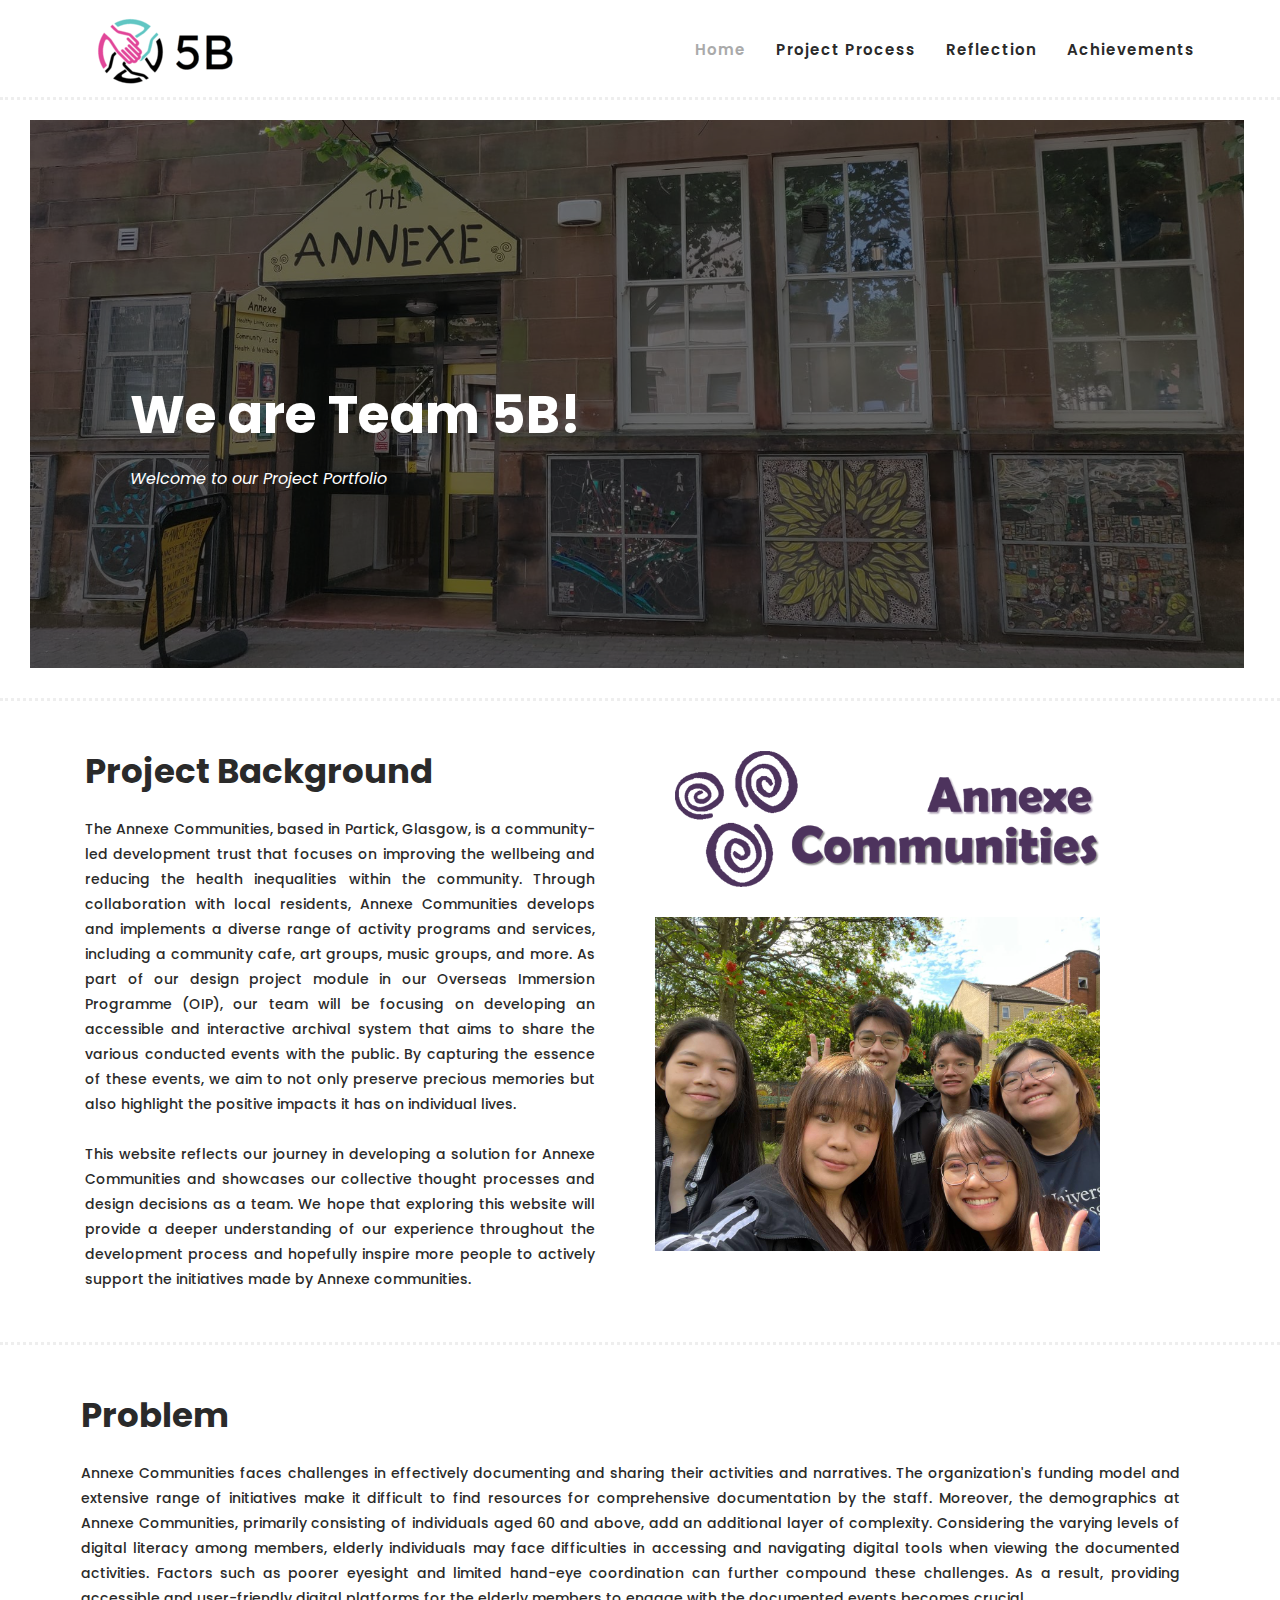
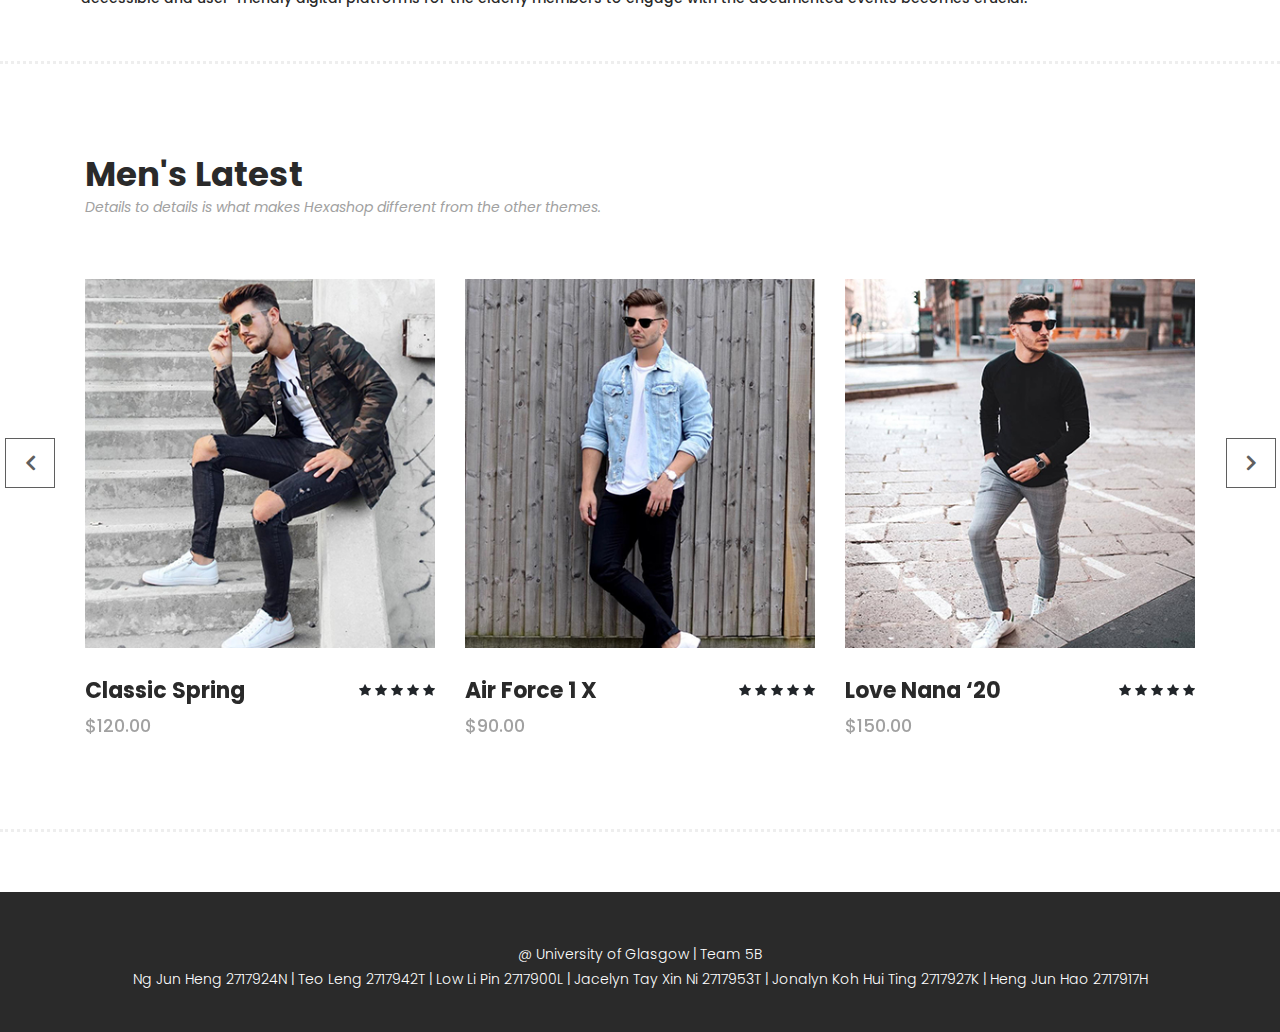
==== commit 3549dd65: "Home page" ====
--- a/index.html
+++ b/index.html
@@ -1,15 +1,16 @@
 <!DOCTYPE html>
 <html lang="en">
 
-  <head>
+<head>
 
     <meta charset="utf-8">
     <meta name="viewport" content="width=device-width, initial-scale=1, shrink-to-fit=no">
     <meta name="description" content="">
     <meta name="author" content="">
-    <link href="https://fonts.googleapis.com/css?family=Poppins:100,200,300,400,500,600,700,800,900&display=swap" rel="stylesheet">
-
-    <title>Hexashop Ecommerce HTML CSS Template</title>
+    <link href="https://fonts.googleapis.com/css?family=Poppins:100,200,300,400,500,600,700,800,900&display=swap"
+        rel="stylesheet">
+
+    <title>Team 5B Portfolio</title>
 
 
     <!-- Additional CSS Files -->
@@ -17,22 +18,16 @@
 
     <link rel="stylesheet" type="text/css" href="assets/css/font-awesome.css">
 
-    <link rel="stylesheet" href="assets/css/templatemo-hexashop.css">
+    <link rel="stylesheet" href="assets/css/stylesheet.css">
 
     <link rel="stylesheet" href="assets/css/owl-carousel.css">
 
     <link rel="stylesheet" href="assets/css/lightbox.css">
-<!--
-
-TemplateMo 571 Hexashop
-
-https://templatemo.com/tm-571-hexashop
-
--->
-    </head>
-    
-    <body>
-    
+
+</head>
+
+<body>
+
     <!-- ***** Preloader Start ***** -->
     <div id="preloader">
         <div class="jumper">
@@ -40,10 +35,9 @@
             <div></div>
             <div></div>
         </div>
-    </div>  
+    </div>
     <!-- ***** Preloader End ***** -->
-    
-    
+
     <!-- ***** Header Area Start ***** -->
     <header class="header-area header-sticky">
         <div class="container">
@@ -57,30 +51,11 @@
                         <!-- ***** Logo End ***** -->
                         <!-- ***** Menu Start ***** -->
                         <ul class="nav">
-                            <li class="scroll-to-section"><a href="#top" class="active">Home</a></li>
-                            <li class="scroll-to-section"><a href="#men">Men's</a></li>
-                            <li class="scroll-to-section"><a href="#women">Women's</a></li>
-                            <li class="scroll-to-section"><a href="#kids">Kid's</a></li>
-                            <li class="submenu">
-                                <a href="javascript:;">Pages</a>
-                                <ul>
-                                    <li><a href="about.html">About Us</a></li>
-                                    <li><a href="products.html">Products</a></li>
-                                    <li><a href="single-product.html">Single Product</a></li>
-                                    <li><a href="contact.html">Contact Us</a></li>
-                                </ul>
-                            </li>
-                            <li class="submenu">
-                                <a href="javascript:;">Features</a>
-                                <ul>
-                                    <li><a href="#">Features Page 1</a></li>
-                                    <li><a href="#">Features Page 2</a></li>
-                                    <li><a href="#">Features Page 3</a></li>
-                                    <li><a rel="nofollow" href="https://templatemo.com/page/4" target="_blank">Template Page 4</a></li>
-                                </ul>
-                            </li>
-                            <li class="scroll-to-section"><a href="#explore">Explore</a></li>
-                        </ul>        
+                            <li class="scroll-to-section"><a href="#home" class="active">Home</a></li>
+                            <li class="scroll-to-section"><a href="#projectProcess">Project Process</a></li>
+                            <li class="scroll-to-section"><a href="#reflection">Reflection</a></li>
+                            <li class="scroll-to-section"><a href="#achievements">Achievements</a></li>
+                        </ul>
                         <a class='menu-trigger'>
                             <span>Menu</span>
                         </a>
@@ -95,102 +70,60 @@
     <!-- ***** Main Banner Area Start ***** -->
     <div class="main-banner" id="top">
         <div class="container-fluid">
+            <div class="col-lg-6">
+                <div class="left-content">
+                    <div class="thumb overlay">
+                        <div class="inner-content">
+                            <h4>We are Team 5B!</h4>
+                            <span>Welcome to our Project Portfolio</span>
+                            <div class="main-border-button">
+                            </div>
+                        </div>
+                        <img src="assets/images/annexe.jpg" alt="">
+                    </div>
+                </div>
+            </div>
+        </div>
+    </div>
+    <!-- ***** Main Banner Area End ***** -->
+
+    <!-- ***** Project Background Starts ***** -->
+    <section class="section" id="projectBg">
+        <div class="container">
             <div class="row">
                 <div class="col-lg-6">
                     <div class="left-content">
-                        <div class="thumb">
-                            <div class="inner-content">
-                                <h4>We Are Hexashop</h4>
-                                <span>Awesome, clean &amp; creative HTML5 Template</span>
-                                <div class="main-border-button">
-                                    <a href="#">Purchase Now!</a>
-                                </div>
-                            </div>
-                            <img src="assets/images/left-banner-image.jpg" alt="">
-                        </div>
+                        <h2>Project Background</h2>
+                        <p align="justify">The Annexe Communities, based in Partick, Glasgow, is a community-led
+                            development trust that focuses on improving the wellbeing and reducing the health
+                            inequalities within the community. Through collaboration with local residents, Annexe
+                            Communities develops and implements a diverse range of activity programs and services, including a
+                            community cafe, art groups, music groups, and more. As part of our design project module in our
+                            Overseas Immersion Programme (OIP), our team will be focusing on developing an accessible
+                            and interactive archival system that aims to share the various conducted events with the
+                            public. By capturing the essence of these events, we aim to not only preserve precious memories but also
+                            highlight the positive impacts it has on individual lives.
+                        </p>
+
+                        <p align="justify">This website reflects our journey in developing a solution for Annexe
+                            Communities and showcases our collective thought processes and design decisions as a team. 
+                            We hope that exploring this website will provide a deeper understanding of our experience throughout 
+                            the development process and hopefully inspire more people to actively support the initiatives made by 
+                            Annexe communities.
+                        </p>
                     </div>
                 </div>
                 <div class="col-lg-6">
                     <div class="right-content">
                         <div class="row">
-                            <div class="col-lg-6">
-                                <div class="right-first-image">
-                                    <div class="thumb">
-                                        <div class="inner-content">
-                                            <h4>Women</h4>
-                                            <span>Best Clothes For Women</span>
-                                        </div>
-                                        <div class="hover-content">
-                                            <div class="inner">
-                                                <h4>Women</h4>
-                                                <p>Lorem ipsum dolor sit amet, conservisii ctetur adipiscing elit incid.</p>
-                                                <div class="main-border-button">
-                                                    <a href="#">Discover More</a>
-                                                </div>
-                                            </div>
-                                        </div>
-                                        <img src="assets/images/baner-right-image-01.jpg">
-                                    </div>
-                                </div>
-                            </div>
-                            <div class="col-lg-6">
-                                <div class="right-first-image">
-                                    <div class="thumb">
-                                        <div class="inner-content">
-                                            <h4>Men</h4>
-                                            <span>Best Clothes For Men</span>
-                                        </div>
-                                        <div class="hover-content">
-                                            <div class="inner">
-                                                <h4>Men</h4>
-                                                <p>Lorem ipsum dolor sit amet, conservisii ctetur adipiscing elit incid.</p>
-                                                <div class="main-border-button">
-                                                    <a href="#">Discover More</a>
-                                                </div>
-                                            </div>
-                                        </div>
-                                        <img src="assets/images/baner-right-image-02.jpg">
-                                    </div>
-                                </div>
-                            </div>
-                            <div class="col-lg-6">
-                                <div class="right-first-image">
-                                    <div class="thumb">
-                                        <div class="inner-content">
-                                            <h4>Kids</h4>
-                                            <span>Best Clothes For Kids</span>
-                                        </div>
-                                        <div class="hover-content">
-                                            <div class="inner">
-                                                <h4>Kids</h4>
-                                                <p>Lorem ipsum dolor sit amet, conservisii ctetur adipiscing elit incid.</p>
-                                                <div class="main-border-button">
-                                                    <a href="#">Discover More</a>
-                                                </div>
-                                            </div>
-                                        </div>
-                                        <img src="assets/images/baner-right-image-03.jpg">
-                                    </div>
-                                </div>
-                            </div>
-                            <div class="col-lg-6">
-                                <div class="right-first-image">
-                                    <div class="thumb">
-                                        <div class="inner-content">
-                                            <h4>Accessories</h4>
-                                            <span>Best Trend Accessories</span>
-                                        </div>
-                                        <div class="hover-content">
-                                            <div class="inner">
-                                                <h4>Accessories</h4>
-                                                <p>Lorem ipsum dolor sit amet, conservisii ctetur adipiscing elit incid.</p>
-                                                <div class="main-border-button">
-                                                    <a href="#">Discover More</a>
-                                                </div>
-                                            </div>
-                                        </div>
-                                        <img src="assets/images/baner-right-image-04.jpg">
-                                    </div>
+                            <div class="col-lg-10">
+                                <div class="first-image">
+                                    <img src="assets/images/annexeComm.png" alt="">
+                                </div>
+                            </div>
+                            <div class="col-lg-10">
+                                <div class="second-image">
+                                    <img src="assets/images/groupPhoto.jpeg" alt="">
                                 </div>
                             </div>
                         </div>
@@ -198,8 +131,30 @@
                 </div>
             </div>
         </div>
-    </div>
-    <!-- ***** Main Banner Area End ***** -->
+    </section>
+    <!-- ***** Project Background Ends ***** -->
+
+    <!-- ***** Problem Starts ***** -->
+    <section class="section" id="problem">
+        <div class="container">
+            <div class="row">
+                <div class="left-content">
+                    <h2>Problem</h2>
+                    <p align="justify"> Annexe Communities faces challenges in effectively documenting and sharing their 
+                        activities and narratives. The organization's funding model and extensive range of initiatives make 
+                        it difficult to find resources for comprehensive documentation by the staff. Moreover, the 
+                        demographics at Annexe Communities, primarily consisting of individuals aged 60 and above, add an 
+                        additional layer of complexity. Considering the varying levels of digital literacy among members, 
+                        elderly individuals may face difficulties in accessing and navigating digital tools when viewing the 
+                        documented activities. Factors such as poorer eyesight and limited hand-eye coordination can further 
+                        compound these challenges. As a result, providing accessible and user-friendly digital platforms for 
+                        the elderly members to engage with the documented events becomes crucial.
+                    </p>
+                </div>
+            </div>
+        </div>
+    </section>
+    <!-- ***** Problem Ends ***** -->
 
     <!-- ***** Men Area Starts ***** -->
     <section class="section" id="men">
@@ -224,7 +179,8 @@
                                         <ul>
                                             <li><a href="single-product.html"><i class="fa fa-eye"></i></a></li>
                                             <li><a href="single-product.html"><i class="fa fa-star"></i></a></li>
-                                            <li><a href="single-product.html"><i class="fa fa-shopping-cart"></i></a></li>
+                                            <li><a href="single-product.html"><i class="fa fa-shopping-cart"></i></a>
+                                            </li>
                                         </ul>
                                     </div>
                                     <img src="assets/images/men-01.jpg" alt="">
@@ -247,7 +203,8 @@
                                         <ul>
                                             <li><a href="single-product.html"><i class="fa fa-eye"></i></a></li>
                                             <li><a href="single-product.html"><i class="fa fa-star"></i></a></li>
-                                            <li><a href="single-product.html"><i class="fa fa-shopping-cart"></i></a></li>
+                                            <li><a href="single-product.html"><i class="fa fa-shopping-cart"></i></a>
+                                            </li>
                                         </ul>
                                     </div>
                                     <img src="assets/images/men-02.jpg" alt="">
@@ -270,7 +227,8 @@
                                         <ul>
                                             <li><a href="single-product.html"><i class="fa fa-eye"></i></a></li>
                                             <li><a href="single-product.html"><i class="fa fa-star"></i></a></li>
-                                            <li><a href="single-product.html"><i class="fa fa-shopping-cart"></i></a></li>
+                                            <li><a href="single-product.html"><i class="fa fa-shopping-cart"></i></a>
+                                            </li>
                                         </ul>
                                     </div>
                                     <img src="assets/images/men-03.jpg" alt="">
@@ -293,7 +251,8 @@
                                         <ul>
                                             <li><a href="single-product.html"><i class="fa fa-eye"></i></a></li>
                                             <li><a href="single-product.html"><i class="fa fa-star"></i></a></li>
-                                            <li><a href="single-product.html"><i class="fa fa-shopping-cart"></i></a></li>
+                                            <li><a href="single-product.html"><i class="fa fa-shopping-cart"></i></a>
+                                            </li>
                                         </ul>
                                     </div>
                                     <img src="assets/images/men-01.jpg" alt="">
@@ -318,487 +277,19 @@
     </section>
     <!-- ***** Men Area Ends ***** -->
 
-    <!-- ***** Women Area Starts ***** -->
-    <section class="section" id="women">
-        <div class="container">
-            <div class="row">
-                <div class="col-lg-6">
-                    <div class="section-heading">
-                        <h2>Women's Latest</h2>
-                        <span>Details to details is what makes Hexashop different from the other themes.</span>
-                    </div>
-                </div>
-            </div>
-        </div>
-        <div class="container">
-            <div class="row">
-                <div class="col-lg-12">
-                    <div class="women-item-carousel">
-                        <div class="owl-women-item owl-carousel">
-                            <div class="item">
-                                <div class="thumb">
-                                    <div class="hover-content">
-                                        <ul>
-                                            <li><a href="single-product.html"><i class="fa fa-eye"></i></a></li>
-                                            <li><a href="single-product.html"><i class="fa fa-star"></i></a></li>
-                                            <li><a href="single-product.html"><i class="fa fa-shopping-cart"></i></a></li>
-                                        </ul>
-                                    </div>
-                                    <img src="assets/images/women-01.jpg" alt="">
-                                </div>
-                                <div class="down-content">
-                                    <h4>New Green Jacket</h4>
-                                    <span>$75.00</span>
-                                    <ul class="stars">
-                                        <li><i class="fa fa-star"></i></li>
-                                        <li><i class="fa fa-star"></i></li>
-                                        <li><i class="fa fa-star"></i></li>
-                                        <li><i class="fa fa-star"></i></li>
-                                        <li><i class="fa fa-star"></i></li>
-                                    </ul>
-                                </div>
-                            </div>
-                            <div class="item">
-                                <div class="thumb">
-                                    <div class="hover-content">
-                                        <ul>
-                                            <li><a href="single-product.html"><i class="fa fa-eye"></i></a></li>
-                                            <li><a href="single-product.html"><i class="fa fa-star"></i></a></li>
-                                            <li><a href="single-product.html"><i class="fa fa-shopping-cart"></i></a></li>
-                                        </ul>
-                                    </div>
-                                    <img src="assets/images/women-02.jpg" alt="">
-                                </div>
-                                <div class="down-content">
-                                    <h4>Classic Dress</h4>
-                                    <span>$45.00</span>
-                                    <ul class="stars">
-                                        <li><i class="fa fa-star"></i></li>
-                                        <li><i class="fa fa-star"></i></li>
-                                        <li><i class="fa fa-star"></i></li>
-                                        <li><i class="fa fa-star"></i></li>
-                                        <li><i class="fa fa-star"></i></li>
-                                    </ul>
-                                </div>
-                            </div>
-                            <div class="item">
-                                <div class="thumb">
-                                    <div class="hover-content">
-                                        <ul>
-                                            <li><a href="single-product.html"><i class="fa fa-eye"></i></a></li>
-                                            <li><a href="single-product.html"><i class="fa fa-star"></i></a></li>
-                                            <li><a href="single-product.html"><i class="fa fa-shopping-cart"></i></a></li>
-                                        </ul>
-                                    </div>
-                                    <img src="assets/images/women-03.jpg" alt="">
-                                </div>
-                                <div class="down-content">
-                                    <h4>Spring Collection</h4>
-                                    <span>$130.00</span>
-                                    <ul class="stars">
-                                        <li><i class="fa fa-star"></i></li>
-                                        <li><i class="fa fa-star"></i></li>
-                                        <li><i class="fa fa-star"></i></li>
-                                        <li><i class="fa fa-star"></i></li>
-                                        <li><i class="fa fa-star"></i></li>
-                                    </ul>
-                                </div>
-                            </div>
-                            <div class="item">
-                                <div class="thumb">
-                                    <div class="hover-content">
-                                        <ul>
-                                            <li><a href="single-product.html"><i class="fa fa-eye"></i></a></li>
-                                            <li><a href="single-product.html"><i class="fa fa-star"></i></a></li>
-                                            <li><a href="single-product.html"><i class="fa fa-shopping-cart"></i></a></li>
-                                        </ul>
-                                    </div>
-                                    <img src="assets/images/women-01.jpg" alt="">
-                                </div>
-                                <div class="down-content">
-                                    <h4>Classic Spring</h4>
-                                    <span>$120.00</span>
-                                    <ul class="stars">
-                                        <li><i class="fa fa-star"></i></li>
-                                        <li><i class="fa fa-star"></i></li>
-                                        <li><i class="fa fa-star"></i></li>
-                                        <li><i class="fa fa-star"></i></li>
-                                        <li><i class="fa fa-star"></i></li>
-                                    </ul>
-                                </div>
-                            </div>
-                        </div>
-                    </div>
-                </div>
-            </div>
-        </div>
-    </section>
-    <!-- ***** Women Area Ends ***** -->
-
-    <!-- ***** Kids Area Starts ***** -->
-    <section class="section" id="kids">
-        <div class="container">
-            <div class="row">
-                <div class="col-lg-6">
-                    <div class="section-heading">
-                        <h2>Kid's Latest</h2>
-                        <span>Details to details is what makes Hexashop different from the other themes.</span>
-                    </div>
-                </div>
-            </div>
-        </div>
-        <div class="container">
-            <div class="row">
-                <div class="col-lg-12">
-                    <div class="kid-item-carousel">
-                        <div class="owl-kid-item owl-carousel">
-                            <div class="item">
-                                <div class="thumb">
-                                    <div class="hover-content">
-                                        <ul>
-                                            <li><a href="single-product.html"><i class="fa fa-eye"></i></a></li>
-                                            <li><a href="single-product.html"><i class="fa fa-star"></i></a></li>
-                                            <li><a href="single-product.html"><i class="fa fa-shopping-cart"></i></a></li>
-                                        </ul>
-                                    </div>
-                                    <img src="assets/images/kid-01.jpg" alt="">
-                                </div>
-                                <div class="down-content">
-                                    <h4>School Collection</h4>
-                                    <span>$80.00</span>
-                                    <ul class="stars">
-                                        <li><i class="fa fa-star"></i></li>
-                                        <li><i class="fa fa-star"></i></li>
-                                        <li><i class="fa fa-star"></i></li>
-                                        <li><i class="fa fa-star"></i></li>
-                                        <li><i class="fa fa-star"></i></li>
-                                    </ul>
-                                </div>
-                            </div>
-                            <div class="item">
-                                <div class="thumb">
-                                    <div class="hover-content">
-                                        <ul>
-                                            <li><a href="single-product.html"><i class="fa fa-eye"></i></a></li>
-                                            <li><a href="single-product.html"><i class="fa fa-star"></i></a></li>
-                                            <li><a href="single-product.html"><i class="fa fa-shopping-cart"></i></a></li>
-                                        </ul>
-                                    </div>
-                                    <img src="assets/images/kid-02.jpg" alt="">
-                                </div>
-                                <div class="down-content">
-                                    <h4>Summer Cap</h4>
-                                    <span>$12.00</span>
-                                    <ul class="stars">
-                                        <li><i class="fa fa-star"></i></li>
-                                        <li><i class="fa fa-star"></i></li>
-                                        <li><i class="fa fa-star"></i></li>
-                                        <li><i class="fa fa-star"></i></li>
-                                        <li><i class="fa fa-star"></i></li>
-                                    </ul>
-                                </div>
-                            </div>
-                            <div class="item">
-                                <div class="thumb">
-                                    <div class="hover-content">
-                                        <ul>
-                                            <li><a href="single-product.html"><i class="fa fa-eye"></i></a></li>
-                                            <li><a href="single-product.html"><i class="fa fa-star"></i></a></li>
-                                            <li><a href="single-product.html"><i class="fa fa-shopping-cart"></i></a></li>
-                                        </ul>
-                                    </div>
-                                    <img src="assets/images/kid-03.jpg" alt="">
-                                </div>
-                                <div class="down-content">
-                                    <h4>Classic Kid</h4>
-                                    <span>$30.00</span>
-                                    <ul class="stars">
-                                        <li><i class="fa fa-star"></i></li>
-                                        <li><i class="fa fa-star"></i></li>
-                                        <li><i class="fa fa-star"></i></li>
-                                        <li><i class="fa fa-star"></i></li>
-                                        <li><i class="fa fa-star"></i></li>
-                                    </ul>
-                                </div>
-                            </div>
-                            <div class="item">
-                                <div class="thumb">
-                                    <div class="hover-content">
-                                        <ul>
-                                            <li><a href="single-product.html"><i class="fa fa-eye"></i></a></li>
-                                            <li><a href="single-product.html"><i class="fa fa-star"></i></a></li>
-                                            <li><a href="single-product.html"><i class="fa fa-shopping-cart"></i></a></li>
-                                        </ul>
-                                    </div>
-                                    <img src="assets/images/kid-01.jpg" alt="">
-                                </div>
-                                <div class="down-content">
-                                    <h4>Classic Spring</h4>
-                                    <span>$120.00</span>
-                                    <ul class="stars">
-                                        <li><i class="fa fa-star"></i></li>
-                                        <li><i class="fa fa-star"></i></li>
-                                        <li><i class="fa fa-star"></i></li>
-                                        <li><i class="fa fa-star"></i></li>
-                                        <li><i class="fa fa-star"></i></li>
-                                    </ul>
-                                </div>
-                            </div>
-                        </div>
-                    </div>
-                </div>
-            </div>
-        </div>
-    </section>
-    <!-- ***** Kids Area Ends ***** -->
-
-    <!-- ***** Explore Area Starts ***** -->
-    <section class="section" id="explore">
-        <div class="container">
-            <div class="row">
-                <div class="col-lg-6">
-                    <div class="left-content">
-                        <h2>Explore Our Products</h2>
-                        <span>You are allowed to use this HexaShop HTML CSS template. You can feel free to modify or edit this layout. You can convert this template as any kind of ecommerce CMS theme as you wish.</span>
-                        <div class="quote">
-                            <i class="fa fa-quote-left"></i><p>You are not allowed to redistribute this template ZIP file on any other website.</p>
-                        </div>
-                        <p>There are 5 pages included in this HexaShop Template and we are providing it to you for absolutely free of charge at our TemplateMo website. There are web development costs for us.</p>
-                        <p>If this template is beneficial for your website or business, please kindly <a rel="nofollow" href="https://paypal.me/templatemo" target="_blank">support us</a> a little via PayPal. Please also tell your friends about our great website. Thank you.</p>
-                        <div class="main-border-button">
-                            <a href="products.html">Discover More</a>
-                        </div>
-                    </div>
-                </div>
-                <div class="col-lg-6">
-                    <div class="right-content">
-                        <div class="row">
-                            <div class="col-lg-6">
-                                <div class="leather">
-                                    <h4>Leather Bags</h4>
-                                    <span>Latest Collection</span>
-                                </div>
-                            </div>
-                            <div class="col-lg-6">
-                                <div class="first-image">
-                                    <img src="assets/images/explore-image-01.jpg" alt="">
-                                </div>
-                            </div>
-                            <div class="col-lg-6">
-                                <div class="second-image">
-                                    <img src="assets/images/explore-image-02.jpg" alt="">
-                                </div>
-                            </div>
-                            <div class="col-lg-6">
-                                <div class="types">
-                                    <h4>Different Types</h4>
-                                    <span>Over 304 Products</span>
-                                </div>
-                            </div>
-                        </div>
-                    </div>
-                </div>
-            </div>
-        </div>
-    </section>
-    <!-- ***** Explore Area Ends ***** -->
-
-    <!-- ***** Social Area Starts ***** -->
-    <section class="section" id="social">
-        <div class="container">
-            <div class="row">
-                <div class="col-lg-12">
-                    <div class="section-heading">
-                        <h2>Social Media</h2>
-                        <span>Details to details is what makes Hexashop different from the other themes.</span>
-                    </div>
-                </div>
-            </div>
-        </div>
-        <div class="container">
-            <div class="row images">
-                <div class="col-2">
-                    <div class="thumb">
-                        <div class="icon">
-                            <a href="http://instagram.com">
-                                <h6>Fashion</h6>
-                                <i class="fa fa-instagram"></i>
-                            </a>
-                        </div>
-                        <img src="assets/images/instagram-01.jpg" alt="">
-                    </div>
-                </div>
-                <div class="col-2">
-                    <div class="thumb">
-                        <div class="icon">
-                            <a href="http://instagram.com">
-                                <h6>New</h6>
-                                <i class="fa fa-instagram"></i>
-                            </a>
-                        </div>
-                        <img src="assets/images/instagram-02.jpg" alt="">
-                    </div>
-                </div>
-                <div class="col-2">
-                    <div class="thumb">
-                        <div class="icon">
-                            <a href="http://instagram.com">
-                                <h6>Brand</h6>
-                                <i class="fa fa-instagram"></i>
-                            </a>
-                        </div>
-                        <img src="assets/images/instagram-03.jpg" alt="">
-                    </div>
-                </div>
-                <div class="col-2">
-                    <div class="thumb">
-                        <div class="icon">
-                            <a href="http://instagram.com">
-                                <h6>Makeup</h6>
-                                <i class="fa fa-instagram"></i>
-                            </a>
-                        </div>
-                        <img src="assets/images/instagram-04.jpg" alt="">
-                    </div>
-                </div>
-                <div class="col-2">
-                    <div class="thumb">
-                        <div class="icon">
-                            <a href="http://instagram.com">
-                                <h6>Leather</h6>
-                                <i class="fa fa-instagram"></i>
-                            </a>
-                        </div>
-                        <img src="assets/images/instagram-05.jpg" alt="">
-                    </div>
-                </div>
-                <div class="col-2">
-                    <div class="thumb">
-                        <div class="icon">
-                            <a href="http://instagram.com">
-                                <h6>Bag</h6>
-                                <i class="fa fa-instagram"></i>
-                            </a>
-                        </div>
-                        <img src="assets/images/instagram-06.jpg" alt="">
-                    </div>
-                </div>
-            </div>
-        </div>
-    </section>
-    <!-- ***** Social Area Ends ***** -->
-
-    <!-- ***** Subscribe Area Starts ***** -->
-    <div class="subscribe">
-        <div class="container">
-            <div class="row">
-                <div class="col-lg-8">
-                    <div class="section-heading">
-                        <h2>By Subscribing To Our Newsletter You Can Get 30% Off</h2>
-                        <span>Details to details is what makes Hexashop different from the other themes.</span>
-                    </div>
-                    <form id="subscribe" action="" method="get">
-                        <div class="row">
-                          <div class="col-lg-5">
-                            <fieldset>
-                              <input name="name" type="text" id="name" placeholder="Your Name" required="">
-                            </fieldset>
-                          </div>
-                          <div class="col-lg-5">
-                            <fieldset>
-                              <input name="email" type="text" id="email" pattern="[^ @]*@[^ @]*" placeholder="Your Email Address" required="">
-                            </fieldset>
-                          </div>
-                          <div class="col-lg-2">
-                            <fieldset>
-                              <button type="submit" id="form-submit" class="main-dark-button"><i class="fa fa-paper-plane"></i></button>
-                            </fieldset>
-                          </div>
-                        </div>
-                    </form>
-                </div>
-                <div class="col-lg-4">
-                    <div class="row">
-                        <div class="col-6">
-                            <ul>
-                                <li>Store Location:<br><span>Sunny Isles Beach, FL 33160, United States</span></li>
-                                <li>Phone:<br><span>010-020-0340</span></li>
-                                <li>Office Location:<br><span>North Miami Beach</span></li>
-                            </ul>
-                        </div>
-                        <div class="col-6">
-                            <ul>
-                                <li>Work Hours:<br><span>07:30 AM - 9:30 PM Daily</span></li>
-                                <li>Email:<br><span>info@company.com</span></li>
-                                <li>Social Media:<br><span><a href="#">Facebook</a>, <a href="#">Instagram</a>, <a href="#">Behance</a>, <a href="#">Linkedin</a></span></li>
-                            </ul>
-                        </div>
-                    </div>
-                </div>
-            </div>
-        </div>
-    </div>
-    <!-- ***** Subscribe Area Ends ***** -->
-    
     <!-- ***** Footer Start ***** -->
     <footer>
         <div class="container">
-            <div class="row">
-                <div class="col-lg-3">
-                    <div class="first-item">
-                        <div class="logo">
-                            <img src="assets/images/white-logo.png" alt="hexashop ecommerce templatemo">
-                        </div>
-                        <ul>
-                            <li><a href="#">16501 Collins Ave, Sunny Isles Beach, FL 33160, United States</a></li>
-                            <li><a href="#">hexashop@company.com</a></li>
-                            <li><a href="#">010-020-0340</a></li>
-                        </ul>
-                    </div>
-                </div>
-                <div class="col-lg-3">
-                    <h4>Shopping &amp; Categories</h4>
-                    <ul>
-                        <li><a href="#">Men’s Shopping</a></li>
-                        <li><a href="#">Women’s Shopping</a></li>
-                        <li><a href="#">Kid's Shopping</a></li>
-                    </ul>
-                </div>
-                <div class="col-lg-3">
-                    <h4>Useful Links</h4>
-                    <ul>
-                        <li><a href="#">Homepage</a></li>
-                        <li><a href="#">About Us</a></li>
-                        <li><a href="#">Help</a></li>
-                        <li><a href="#">Contact Us</a></li>
-                    </ul>
-                </div>
-                <div class="col-lg-3">
-                    <h4>Help &amp; Information</h4>
-                    <ul>
-                        <li><a href="#">Help</a></li>
-                        <li><a href="#">FAQ's</a></li>
-                        <li><a href="#">Shipping</a></li>
-                        <li><a href="#">Tracking ID</a></li>
-                    </ul>
-                </div>
-                <div class="col-lg-12">
-                    <div class="under-footer">
-                        <p>Copyright © 2022 HexaShop Co., Ltd. All Rights Reserved. 
-                        
-                        <br>Design: <a href="https://templatemo.com" target="_parent" title="free css templates">TemplateMo</a></p>
-                        <ul>
-                            <li><a href="#"><i class="fa fa-facebook"></i></a></li>
-                            <li><a href="#"><i class="fa fa-twitter"></i></a></li>
-                            <li><a href="#"><i class="fa fa-linkedin"></i></a></li>
-                            <li><a href="#"><i class="fa fa-behance"></i></a></li>
-                        </ul>
-                    </div>
+            <div class="col-lg-12">
+                <div class="under-footer">
+                    <p>@ University of Glasgow | Team 5B</p>
+                    <p>Ng Jun Heng 2717924N | Teo Leng 2717942T | Low Li Pin 2717900L | Jacelyn Tay Xin Ni 2717953T |
+                        Jonalyn Koh Hui Ting 2717927K | Heng Jun Hao 2717917H</p>
                 </div>
             </div>
         </div>
     </footer>
-    
+
 
     <!-- jQuery -->
     <script src="assets/js/jquery-2.1.0.min.js"></script>
@@ -814,31 +305,32 @@
     <script src="assets/js/scrollreveal.min.js"></script>
     <script src="assets/js/waypoints.min.js"></script>
     <script src="assets/js/jquery.counterup.min.js"></script>
-    <script src="assets/js/imgfix.min.js"></script> 
-    <script src="assets/js/slick.js"></script> 
-    <script src="assets/js/lightbox.js"></script> 
-    <script src="assets/js/isotope.js"></script> 
-    
+    <script src="assets/js/imgfix.min.js"></script>
+    <script src="assets/js/slick.js"></script>
+    <script src="assets/js/lightbox.js"></script>
+    <script src="assets/js/isotope.js"></script>
+
     <!-- Global Init -->
     <script src="assets/js/custom.js"></script>
 
     <script>
 
-        $(function() {
+        $(function () {
             var selectedClass = "";
-            $("p").click(function(){
-            selectedClass = $(this).attr("data-rel");
-            $("#portfolio").fadeTo(50, 0.1);
-                $("#portfolio div").not("."+selectedClass).fadeOut();
-            setTimeout(function() {
-              $("."+selectedClass).fadeIn();
-              $("#portfolio").fadeTo(50, 1);
-            }, 500);
-                
+            $("p").click(function () {
+                selectedClass = $(this).attr("data-rel");
+                $("#portfolio").fadeTo(50, 0.1);
+                $("#portfolio div").not("." + selectedClass).fadeOut();
+                setTimeout(function () {
+                    $("." + selectedClass).fadeIn();
+                    $("#portfolio").fadeTo(50, 1);
+                }, 500);
+
             });
         });
 
     </script>
 
-  </body>
+</body>
+
 </html>--- a/assets/css/stylesheet.css
+++ b/assets/css/stylesheet.css
@@ -0,0 +1,1798 @@
+
+@import url("https://fonts.googleapis.com/css?family=Poppins:100,200,300,400,500,600,700,800,900");
+
+html, body, div, span, applet, object, iframe, h1, h2, h3, h4, h5, h6, p, blockquote, div
+pre, a, abbr, acronym, address, big, cite, code, del, dfn, em, font, img, ins, kbd, q,
+s, samp, small, strike, strong, sub, sup, tt, var, b, u, i, center, dl, dt, dd, ol, ul, li,
+figure, header, nav, section, article, aside, footer, figcaption {
+  margin: 0;
+  padding: 0;
+  border: 0;
+  outline: 0;
+}
+
+.clearfix:after {
+  content: ".";
+  display: block;
+  clear: both;
+  visibility: hidden;
+  line-height: 0;
+  height: 0;
+}
+
+.clearfix {
+  display: inline-block;
+}
+
+html[xmlns] .clearfix {
+  display: block;
+}
+
+* html .clearfix {
+  height: 1%;
+}
+
+ul, li {
+  padding: 0;
+  margin: 0;
+  list-style: none;
+}
+
+header, nav, section, article, aside, footer, hgroup {
+  display: block;
+}
+
+* {
+  box-sizing: border-box;
+}
+
+html, body {
+  font-family: 'Poppins', sans-serif;
+  font-weight: 400;
+  background-color: #fff;
+  font-size: 16px;
+  -ms-text-size-adjust: 100%;
+  -webkit-font-smoothing: antialiased;
+  -moz-osx-font-smoothing: grayscale;
+}
+
+a {
+  text-decoration: none !important;
+}
+
+h1, h2, h3, h4, h5, h6 {
+  margin-top: 0px;
+  margin-bottom: 0px;
+}
+
+ul {
+  margin-bottom: 0px;
+}
+
+p {
+  font-size: 14px;
+  line-height: 25px;
+  color: #2a2a2a;
+}
+
+/* 
+---------------------------------------------
+global styles
+--------------------------------------------- 
+*/
+html,
+body {
+  background: #fff;
+  font-family: 'Poppins', sans-serif;
+}
+
+::selection {
+  background: #2a2a2a;
+  color: #fff;
+}
+
+::-moz-selection {
+  background: #2a2a2a;
+  color: #fff;
+}
+
+@media (max-width: 991px) {
+  html, body {
+    overflow-x: hidden;
+  }
+  .mobile-top-fix {
+    margin-top: 30px;
+    margin-bottom: 0px;
+  }
+  .mobile-bottom-fix {
+    margin-bottom: 30px;
+  }
+  .mobile-bottom-fix-big {
+    margin-bottom: 60px;
+  }
+}
+
+.main-border-button a {
+  font-size: 13px;
+  color: #fff;
+  border: 1px solid #fff;
+  padding: 12px 25px;
+  display: inline-block;
+  font-weight: 500;
+  transition: all .3s;
+}
+
+.main-border-button a:hover {
+  background-color: #fff;
+  color: #2a2a2a;
+}
+
+.main-white-button a {
+  font-size: 13px;
+  color: #2a2a2a;
+  background-color: #fff;
+  padding: 12px 25px;
+  display: inline-block;
+  border-radius: 3px;
+  font-weight: 600;
+  transition: all .3s;
+}
+
+.main-white-button a:hover {
+  opacity: 0.9;
+}
+
+.main-text-button a {
+  font-size: 13px;
+  color: #fff;
+  font-weight: 600;
+  transition: all .3s;
+}
+
+.main-text-button a:hover {
+  opacity: 0.9;
+}
+
+.section-heading h2 {
+  font-size: 34px;
+  font-weight: 700;
+  color: #2a2a2a;
+}
+
+.section-heading span {
+  font-size: 14px;
+  color: #a1a1a1;
+  font-style: italic;
+  font-weight: 400;
+}
+
+
+
+/* 
+---------------------------------------------
+header
+--------------------------------------------- 
+*/
+
+.background-header {
+  border-bottom: none !important;
+  background-color: #fff;
+  height: 80px!important;
+  position: fixed!important;
+  top: 0px;
+  left: 0px;
+  right: 0px;
+  box-shadow: 0px 0px 10px rgba(0,0,0,0.15)!important;
+}
+
+.background-header .logo,
+.background-header .main-nav .nav li a {
+  color: #1e1e1e!important;
+}
+
+.background-header .main-nav .nav li:hover a {
+  color: #2a2a2a!important;
+}
+
+.background-header .nav li a.active {
+  color: #2a2a2a!important;
+}
+
+.header-area {
+  border-bottom: 3px dotted #eee;
+  box-shadow: none;
+  background-color: #fff;
+  position: absolute;
+  top: 0px;
+  left: 0px;
+  right: 0px;
+  z-index: 100;
+  height: 100px;
+  -webkit-transition: all .5s ease 0s;
+  -moz-transition: all .5s ease 0s;
+  -o-transition: all .5s ease 0s;
+  transition: all .5s ease 0s;
+}
+
+.header-area .main-nav {
+  min-height: 80px;
+  background: transparent;
+}
+
+.header-area .main-nav .logo {
+  line-height: 100px;
+  color: #fff;
+  font-size: 28px;
+  font-weight: 700;
+  text-transform: uppercase;
+  letter-spacing: 2px;
+  float: left;
+  -webkit-transition: all 0.3s ease 0s;
+  -moz-transition: all 0.3s ease 0s;
+  -o-transition: all 0.3s ease 0s;
+  transition: all 0.3s ease 0s;
+}
+
+.background-header .main-nav .logo {
+  line-height: 75px;
+}
+
+.background-header .nav {
+  margin-top: 20px !important;
+}
+
+.header-area .main-nav .nav {
+  float: right;
+  margin-top: 30px;
+  margin-right: 0px;
+  background-color: transparent;
+  -webkit-transition: all 0.3s ease 0s;
+  -moz-transition: all 0.3s ease 0s;
+  -o-transition: all 0.3s ease 0s;
+  transition: all 0.3s ease 0s;
+  position: relative;
+  z-index: 999;
+}
+
+.header-area .main-nav .nav li {
+  padding-left: 15px;
+  padding-right: 15px;
+}
+
+.header-area .main-nav .nav li:last-child {
+  padding-right: 0px;
+}
+
+.header-area .main-nav .nav li a {
+  display: block;
+  font-weight: 600;
+  font-size: 15px;
+  color: #2a2a2a;
+  text-transform: capitalize;
+  -webkit-transition: all 0.3s ease 0s;
+  -moz-transition: all 0.3s ease 0s;
+  -o-transition: all 0.3s ease 0s;
+  transition: all 0.3s ease 0s;
+  height: 40px;
+  line-height: 40px;
+  border: transparent;
+  letter-spacing: 1px;
+}
+
+.header-area .main-nav .nav li a {
+  color: #2a2a2a;
+}
+
+.header-area .main-nav .nav li:hover a,
+.header-area .main-nav .nav li a.active {
+  color: #aaa!important;
+}
+
+.background-header .main-nav .nav li:hover a,
+.background-header .main-nav .nav li a.active {
+  color: #aaa!important;
+  opacity: 1;
+}
+
+.header-area .main-nav .nav li.submenu {
+  position: relative;
+  padding-right: 30px;
+}
+
+.header-area .main-nav .nav li.submenu:after {
+  font-family: FontAwesome;
+  content: "\f107";
+  font-size: 12px;
+  color: #2a2a2a;
+  position: absolute;
+  right: 18px;
+  top: 12px;
+}
+
+.background-header .main-nav .nav li.submenu:after {
+  color: #2a2a2a;
+}
+
+.header-area .main-nav .nav li.submenu ul {
+  position: absolute;
+  width: 200px;
+  box-shadow: 0 2px 28px 0 rgba(0, 0, 0, 0.06);
+  overflow: hidden;
+  top: 50px;
+  opacity: 0;
+  transform: translateY(+2em);
+  visibility: hidden;
+  z-index: -1;
+  transition: all 0.3s ease-in-out 0s, visibility 0s linear 0.3s, z-index 0s linear 0.01s;
+}
+
+.header-area .main-nav .nav li.submenu ul li {
+  margin-left: 0px;
+  padding-left: 0px;
+  padding-right: 0px;
+}
+
+.header-area .main-nav .nav li.submenu ul li a {
+  opacity: 1;
+  display: block;
+  background: #f7f7f7;
+  color: #2a2a2a!important;
+  padding-left: 20px;
+  height: 40px;
+  line-height: 40px;
+  -webkit-transition: all 0.3s ease 0s;
+  -moz-transition: all 0.3s ease 0s;
+  -o-transition: all 0.3s ease 0s;
+  transition: all 0.3s ease 0s;
+  position: relative;
+  font-size: 13px;
+  font-weight: 400;
+  border-bottom: 1px solid #eee;
+}
+
+.header-area .main-nav .nav li.submenu ul li a:hover {
+  background: #fff;
+  color: #aaa!important;
+  padding-left: 25px;
+}
+
+.header-area .main-nav .nav li.submenu ul li a:hover:before {
+  width: 3px;
+}
+
+.header-area .main-nav .nav li.submenu:hover ul {
+  visibility: visible;
+  opacity: 1;
+  z-index: 1;
+  transform: translateY(0%);
+  transition-delay: 0s, 0s, 0.3s;
+}
+
+.header-area .main-nav .menu-trigger {
+  cursor: pointer;
+  display: block;
+  position: absolute;
+  top: 33px;
+  width: 32px;
+  height: 40px;
+  text-indent: -9999em;
+  z-index: 99;
+  right: 40px;
+  display: none;
+}
+
+.background-header .main-nav .menu-trigger {
+  top: 23px;
+}
+
+.header-area .main-nav .menu-trigger span,
+.header-area .main-nav .menu-trigger span:before,
+.header-area .main-nav .menu-trigger span:after {
+  -moz-transition: all 0.4s;
+  -o-transition: all 0.4s;
+  -webkit-transition: all 0.4s;
+  transition: all 0.4s;
+  background-color: #1e1e1e;
+  display: block;
+  position: absolute;
+  width: 30px;
+  height: 2px;
+  left: 0;
+}
+
+.background-header .main-nav .menu-trigger span,
+.background-header .main-nav .menu-trigger span:before,
+.background-header .main-nav .menu-trigger span:after {
+  background-color: #1e1e1e;
+}
+
+.header-area .main-nav .menu-trigger span:before,
+.header-area .main-nav .menu-trigger span:after {
+  -moz-transition: all 0.4s;
+  -o-transition: all 0.4s;
+  -webkit-transition: all 0.4s;
+  transition: all 0.4s;
+  background-color: #1e1e1e;
+  display: block;
+  position: absolute;
+  width: 30px;
+  height: 2px;
+  left: 0;
+  width: 75%;
+}
+
+.background-header .main-nav .menu-trigger span:before,
+.background-header .main-nav .menu-trigger span:after {
+  background-color: #1e1e1e;
+}
+
+.header-area .main-nav .menu-trigger span:before,
+.header-area .main-nav .menu-trigger span:after {
+  content: "";
+}
+
+.header-area .main-nav .menu-trigger span {
+  top: 16px;
+}
+
+.header-area .main-nav .menu-trigger span:before {
+  -moz-transform-origin: 33% 100%;
+  -ms-transform-origin: 33% 100%;
+  -webkit-transform-origin: 33% 100%;
+  transform-origin: 33% 100%;
+  top: -10px;
+  z-index: 10;
+}
+
+.header-area .main-nav .menu-trigger span:after {
+  -moz-transform-origin: 33% 0;
+  -ms-transform-origin: 33% 0;
+  -webkit-transform-origin: 33% 0;
+  transform-origin: 33% 0;
+  top: 10px;
+}
+
+.header-area .main-nav .menu-trigger.active span,
+.header-area .main-nav .menu-trigger.active span:before,
+.header-area .main-nav .menu-trigger.active span:after {
+  background-color: transparent;
+  width: 100%;
+}
+
+.header-area .main-nav .menu-trigger.active span:before {
+  -moz-transform: translateY(6px) translateX(1px) rotate(45deg);
+  -ms-transform: translateY(6px) translateX(1px) rotate(45deg);
+  -webkit-transform: translateY(6px) translateX(1px) rotate(45deg);
+  transform: translateY(6px) translateX(1px) rotate(45deg);
+  background-color: #1e1e1e;
+}
+
+.background-header .main-nav .menu-trigger.active span:before {
+  background-color: #1e1e1e;
+}
+
+.header-area .main-nav .menu-trigger.active span:after {
+  -moz-transform: translateY(-6px) translateX(1px) rotate(-45deg);
+  -ms-transform: translateY(-6px) translateX(1px) rotate(-45deg);
+  -webkit-transform: translateY(-6px) translateX(1px) rotate(-45deg);
+  transform: translateY(-6px) translateX(1px) rotate(-45deg);
+  background-color: #1e1e1e;
+}
+
+.background-header .main-nav .menu-trigger.active span:after {
+  background-color: #1e1e1e;
+}
+
+.header-area.header-sticky {
+  min-height: 80px;
+}
+
+.header-area .nav {
+  margin-top: 30px;
+}
+
+.header-area.header-sticky .nav li a.active {
+  color: #aaa;
+}
+
+@media (max-width: 1200px) {
+  .header-area .main-nav .nav li {
+    padding-left: 12px;
+    padding-right: 12px;
+  }
+  .header-area .main-nav:before {
+    display: none;
+  }
+}
+
+@media (max-width: 767px) {
+  .header-area .main-nav .logo {
+    color: #1e1e1e;
+  }
+  .header-area.header-sticky .nav li a:hover,
+  .header-area.header-sticky .nav li a.active {
+    color: #aaa!important;
+    opacity: 1;
+  }
+  .header-area.header-sticky .nav li.search-icon a {
+    width: 100%;
+  }
+  .header-area {
+    background-color: #f7f7f7;
+    padding: 0px 15px;
+    height: 100px;
+    box-shadow: none;
+    text-align: center;
+  }
+  .header-area .container {
+    padding: 0px;
+  }
+  .header-area .logo {
+    margin-left: 30px;
+  }
+  .header-area .menu-trigger {
+    display: block !important;
+  }
+  .header-area .main-nav {
+    overflow: hidden;
+  }
+  .header-area .main-nav .nav {
+    float: none;
+    width: 100%;
+    display: none;
+    -webkit-transition: all 0s ease 0s;
+    -moz-transition: all 0s ease 0s;
+    -o-transition: all 0s ease 0s;
+    transition: all 0s ease 0s;
+    margin-left: 0px;
+  }
+  .header-area .main-nav .nav li:first-child {
+    border-top: 1px solid #eee;
+  }
+  .header-area.header-sticky .nav {
+    margin-top: 100px !important;
+  }
+  .header-area .main-nav .nav li {
+    width: 100%;
+    background: #fff;
+    border-bottom: 1px solid #eee;
+    padding-left: 0px !important;
+    padding-right: 0px !important;
+  }
+  .header-area .main-nav .nav li a {
+    height: 50px !important;
+    line-height: 50px !important;
+    padding: 0px !important;
+    border: none !important;
+    background: #f7f7f7 !important;
+    color: #191a20 !important;
+  }
+  .header-area .main-nav .nav li a:hover {
+    background: #eee !important;
+    color: #aaa!important;
+  }
+  .header-area .main-nav .nav li.submenu ul {
+    position: relative;
+    visibility: inherit;
+    opacity: 1;
+    z-index: 1;
+    transform: translateY(0%);
+    transition-delay: 0s, 0s, 0.3s;
+    top: 0px;
+    width: 100%;
+    box-shadow: none;
+    height: 0px;
+  }
+  .header-area .main-nav .nav li.submenu ul li a {
+    font-size: 12px;
+    font-weight: 400;
+  }
+  .header-area .main-nav .nav li.submenu ul li a:hover:before {
+    width: 0px;
+  }
+  .header-area .main-nav .nav li.submenu ul.active {
+    height: auto !important;
+  }
+  .header-area .main-nav .nav li.submenu:after {
+    color: #3B566E;
+    right: 25px;
+    font-size: 14px;
+    top: 15px;
+  }
+  .header-area .main-nav .nav li.submenu:hover ul, .header-area .main-nav .nav li.submenu:focus ul {
+    height: 0px;
+  }
+}
+
+@media (min-width: 767px) {
+  .header-area .main-nav .nav {
+    display: flex !important;
+  }
+}
+
+
+/* 
+---------------------------------------------
+banner
+--------------------------------------------- 
+*/
+
+.main-banner {
+  border-bottom: 3px dotted #eee;
+  padding-top: 120px;
+  padding-bottom: 30px;
+}
+
+.main-banner .left-content .thumb img {
+  width: 204%;
+  overflow: hidden;
+}
+
+.main-banner .left-content .thumb {
+  position: relative;
+}
+
+.main-banner .left-content .thumb:before {
+  content: "";
+  position: absolute;
+  top: 0;
+  left: 0;
+  width: 204%;
+  height: 100%;
+  background-color: rgba(0, 0, 0, 0.5); /* Adjust the opacity (last value) as needed */
+}
+
+.main-banner .left-content .inner-content {
+  position: absolute;
+  left: 100px;
+  top: 50%;
+}
+
+.main-banner .left-content .inner-content h4 {
+  color: #fff;
+  margin-top: -10px;
+  font-size: 52px;
+  font-weight: 700;
+  margin-bottom: 20px;
+}
+
+.main-banner .left-content .inner-content span {
+  font-size: 16px;
+  color: #fff;
+  font-weight: 400;
+  font-style: italic;
+  display: block;
+  margin-bottom: 30px;
+}
+
+/*
+---------------------------------------------
+Men
+---------------------------------------------
+*/
+
+#men {
+  padding-top: 90px;
+  padding-bottom: 90px;
+  border-bottom: 3px dotted #eee;
+}
+
+#men .section-heading {
+  margin-bottom: 60px;
+}
+
+#men .item .down-content {
+  padding-top: 30px;
+  position: relative;
+  z-index: 3;
+  background-color: #fff;
+}
+
+#men .item .down-content h4 {
+  font-size: 22px;
+  color: #2a2a2a;
+  font-weight: 700;
+  margin-bottom: 8px;
+}
+
+#men .item .down-content span {
+  font-size: 18px;
+  color: #a1a1a1;
+  font-weight: 500;
+  display: block;
+}
+
+#men .item .down-content ul.stars {
+  position: absolute;
+  right: 0;
+  top: 30px;
+}
+
+#men .item .down-content ul.stars li {
+  display: inline;
+  font-size: 13px;
+}
+
+#men .item .thumb .hover-content {
+  position: absolute;
+  z-index: 2;
+  text-align: center;
+  bottom: -60px;
+  width: 100%;
+  opacity: 0;
+  visibility: hidden;
+  transition: all .5s;
+}
+
+#men .item .thumb:hover .hover-content {
+  bottom: 30px;
+  opacity: 1;
+  visibility: visible;
+}
+
+#men .item .thumb {
+  position: relative;
+}
+
+#men .item .thumb .hover-content ul li {
+  display: inline;
+  margin: 0px 10px;
+}
+
+#men .item .thumb .hover-content ul li a {
+  width: 50px;
+  height: 50px;
+  text-align: center;
+  line-height: 50px;
+  display: inline-block;
+  color: #2a2a2a;
+  background-color: #fff;
+}
+
+
+#men .owl-nav {
+  text-align: center;
+  position: absolute;
+  width: 100%;
+  top: 40%;
+  transform: translateY(-25px);
+}
+
+#men .owl-dots {
+  display: none;
+}
+    
+#men .owl-nav .owl-prev{
+  position: absolute;
+  left: -80px;
+  outline: none;
+}
+
+#men .owl-nav .owl-prev span,
+#men .owl-nav .owl-next span {
+  opacity: 0;
+}
+
+#men .owl-nav .owl-prev:before {
+  display: inline-block;
+  font-family: 'FontAwesome';
+  color: #2a2a2a;
+  font-size: 25px;
+  font-weight: 700;
+  content: '\f104';
+  width: 50px;
+  height: 50px;
+  background-color: transparent;
+  line-height: 48px;
+  border :1px solid #2a2a2a;
+}
+
+#men .owl-nav .owl-prev {
+  opacity: 0.75;
+  transition: all .5s;
+}
+
+#men .owl-nav .owl-prev:hover {
+  opacity: 1;
+}
+
+#men .owl-nav .owl-next {
+  opacity: 0.75;
+  transition: all .5s;
+}
+
+#men .owl-nav .owl-next:hover {
+  opacity: 1;
+}
+
+#men .owl-nav .owl-next{
+  outline: none;
+  position: absolute;
+  right: -85px;
+}
+
+#men .owl-nav .owl-next:before {
+  display: inline-block;
+  font-family: 'FontAwesome';
+  color: #2a2a2a;
+  font-size: 25px;
+  font-weight: 700;
+  content: '\f105';
+  width: 50px;
+  height: 50px;
+  background-color: transparent;
+  line-height: 48px;
+  border :1px solid #2a2a2a;
+}
+
+/*
+---------------------------------------------
+Project Background
+---------------------------------------------
+*/
+
+#projectBg {
+  padding-top: 50px;
+  padding-bottom: 50px;
+  border-bottom: 3px dotted #eee;
+}
+
+#projectBg .left-content {
+  margin-right: 30px;
+}
+
+#projectBg .left-content h2 {
+  font-size: 34px;
+  font-weight: 700;
+  color: #2a2a2a;
+}
+
+#projectBg .left-content p {
+  font-size: 14px;
+  color: #2a2a2a;
+  font-weight: 500;
+  display: block;
+  margin-top: 25px;
+}
+
+#projectBg .left-content .main-border-button a {
+  color: #2a2a2a;
+  border-color: #2a2a2a;
+  margin-top: 35px;
+}
+
+#projectBg .left-content .main-border-button a:hover {
+  background-color: #2a2a2a;
+  color: #fff;
+}
+
+#projectBg img {
+  width: 100%;
+  overflow: hidden;
+}
+
+#projectBg .leather {
+  margin-bottom: 30px;
+}
+
+#projectBg .first-image {
+  margin-bottom: 30px;
+  margin-left: 20px;
+}
+
+/*
+---------------------------------------------
+Problem
+---------------------------------------------
+*/
+
+#problem {
+  padding-top: 50px;
+  padding-bottom: 50px;
+  border-bottom: 3px dotted #eee;
+}
+
+#problem .left-content {
+  margin-right: 30px;
+}
+
+#problem .left-content h2 {
+  font-size: 34px;
+  font-weight: 700;
+  color: #2a2a2a;
+  margin-left: 11px;
+}
+
+#problem .left-content p {
+  font-size: 14px;
+  color: #2a2a2a;
+  font-weight: 500;
+  display: block;
+  margin-top: 25px;
+  margin-left: 11px;
+}
+
+/* 
+---------------------------------------------
+footer
+--------------------------------------------- 
+*/
+
+footer {
+  margin-top: 60px;
+  padding: 10px 0px 30px 0px;
+  background-color: #2a2a2a;
+}
+
+footer .logo {
+  margin-bottom: 20px;
+}
+
+footer ul li {
+  display: block;
+  margin-bottom: 10px;
+}
+
+footer ul li a {
+  font-size: 14px;
+  color: #fff;
+  transition: all .3s;
+}
+
+footer ul li a:hover {
+  color: #aaa;
+}
+
+footer h4 {
+  letter-spacing: 0.5px;
+  font-size: 16px;
+  color: #fff;
+  font-weight: 700;
+  margin-bottom: 20px;
+}
+
+footer .under-footer {
+  margin-top: 30px;
+  margin-bottom: 10px;
+  padding-top: 10px;
+  text-align: center;
+}
+
+footer .under-footer ul {
+  margin-top: 20px;
+}
+
+footer .under-footer ul li {
+  display: inline-block;
+  margin: 0px 10px;
+}
+
+footer .under-footer ul li a {
+  font-size: 22px;
+}
+
+footer .under-footer p {
+  color: #fff;
+  font-size: 14px;
+  font-weight: 300;
+}
+
+footer .under-footer a {
+  color: #cff;
+}
+
+footer .under-footer a:hover {
+  color: #c66;
+}
+
+
+/* 
+---------------------------------------------
+Products Page
+--------------------------------------------- 
+*/
+
+.page-heading {
+  margin-top: 160px;
+  margin-bottom: 30px;
+  background-image: url(../images/products-page-heading.jpg);
+  background-position: center center;
+  background-size: cover;
+  background-repeat: no-repeat;
+}
+
+.page-heading .inner-content {
+  padding: 150px 0px;
+  text-align: center;
+}
+
+.page-heading .inner-content h2 {
+  font-size: 52px;
+  color: #fff;
+  font-weight: 700;
+  margin-bottom: 15px;
+}
+
+.page-heading .inner-content span {
+  font-size: 16px;
+  font-weight: 500;
+  color: #fff;
+  font-style: italic;
+}
+
+#products .section-heading {
+  text-align: center;
+  margin-bottom: 60px;
+  margin-top: 80px;
+}
+
+#products .item {
+  margin-bottom: 30px;
+}
+
+#products .item .thumb img {
+  width: 100%;
+  overflow: hidden;
+}
+
+#products .item .down-content {
+  padding-top: 20px;
+  position: relative;
+  z-index: 3;
+  background-color: #fff;
+}
+
+#products .item .down-content h4 {
+  font-size: 22px;
+  color: #2a2a2a;
+  font-weight: 700;
+  margin-bottom: 8px;
+}
+
+#products .item .down-content span {
+  font-size: 18px;
+  color: #a1a1a1;
+  font-weight: 500;
+  display: block;
+}
+
+#products .item .down-content ul.stars {
+  position: absolute;
+  right: 0;
+  top: 20px;
+}
+
+#products .item .down-content ul.stars li {
+  display: inline;
+  font-size: 13px;
+}
+
+#products .item .thumb .hover-content {
+  position: absolute;
+  z-index: 2;
+  text-align: center;
+  bottom: -60px;
+  width: 100%;
+  opacity: 0;
+  visibility: hidden;
+  transition: all .5s;
+}
+
+#products .item .thumb:hover .hover-content {
+  bottom: 30px;
+  opacity: 1;
+  visibility: visible;
+}
+
+#products .item .thumb {
+  position: relative;
+}
+
+#products .item .thumb .hover-content ul li {
+  display: inline;
+  margin: 0px 10px;
+}
+
+#products .item .thumb .hover-content ul li a {
+  width: 50px;
+  height: 50px;
+  text-align: center;
+  line-height: 50px;
+  display: inline-block;
+  color: #2a2a2a;
+  background-color: #fff;
+}
+
+#products .pagination {
+  margin-top: 30px;
+  margin-bottom: 40px;
+}
+
+#products .pagination ul {
+  text-align: center;
+  width: 100%;
+}
+
+#products .pagination ul li {
+  display: inline;
+  margin: 0px 5px;
+}
+
+#products .pagination ul li a {
+  width: 44px;
+  height: 44px;
+  border: 1px solid #2a2a2a;
+  display: inline-block;
+  text-align: center;
+  line-height: 44px;
+  font-size: 14px;
+  font-weight: 500;
+  color: #2a2a2a;
+}
+
+#products .pagination ul li a:hover,
+#products .pagination ul li.active a {
+  background-color: #2a2a2a;
+  color: #fff;
+}
+
+
+
+/* 
+---------------------------------------------
+Single Product Page
+--------------------------------------------- 
+*/
+
+#product {
+  margin-top: 80px;
+}
+
+#product .left-images img {
+  width: 100%;
+  overflow: hidden;
+  margin-bottom: 30px;
+}
+
+#product .right-content {
+  position: relative;
+  z-index: 3;
+  background-color: #fff;
+}
+
+#product .right-content h4 {
+  font-size: 22px;
+  color: #2a2a2a;
+  font-weight: 700;
+  margin-bottom: 0px;
+}
+
+#product .right-content span.price {
+  font-size: 18px;
+  color: #a1a1a1;
+  font-weight: 500;
+  display: block;
+  margin-top: 5px;
+  border-bottom: 1px solid #eee;
+  padding-bottom: 20px;
+}
+
+#product .right-content ul.stars {
+  position: absolute;
+  right: 0;
+  top: 0;
+}
+
+#product .right-content ul.stars li {
+  display: inline;
+  font-size: 13px;
+}
+
+#product .right-content span {
+  font-size: 14px;
+  color: #aaaaaa;
+  font-weight: 500;
+  display: block;
+  margin-top: 25px;
+}
+
+#product .right-content .quote {
+  margin-top: 25px;
+}
+
+#product .right-content .quote i {
+  float: left;
+  font-size: 32px;
+  margin-right: 15px;
+  margin-top: 10px;
+}
+
+#product .right-content .quote p {
+  font-style: italic;
+  color: #2a2a2a;
+  font-weight: 500;
+}
+
+#product .right-content p {
+  font-size: 14px;
+  color: #aaaaaa;
+  font-weight: 500;
+  display: block;
+  margin-top: 25px;
+}
+
+.quantity-content {
+  margin-top: 30px;
+  padding-top: 30px;
+  border-top: 1px solid #eee;
+  border-bottom: 1px solid #eee;
+  width: 100%;
+  padding-bottom: 30px;
+  margin-bottom: 30px;
+}
+
+.quantity-content .left-content {
+  float: left;
+  margin-right: 30px;
+}
+
+.quantity-content .right-content {
+  text-align: right;
+}
+
+.quantity-content .left-content h6 {
+  padding-top: 7px;
+  font-size: 20px;
+  font-weight: 700;
+  color: #aaa;
+  position: relative;
+  z-index: 11;
+}
+
+.total h4 {
+  float: left;
+  font-size: 20px;
+  margin-top: 10px;
+  color: #aaa!important;
+}
+
+.total .main-border-button {
+  text-align: right;
+}
+
+.total .main-border-button a {
+  border-color: #2a2a2a;
+  color: #2a2a2a;
+}
+
+.total .main-border-button a:hover {
+  color: #fff;
+  background-color: #2a2a2a;
+}
+
+.quantity {
+  display: inline-block; }
+ 
+ .quantity .input-text.qty {
+  width: 35px;
+  height: 39px;
+  padding: 0 5px;
+  text-align: center;
+  background-color: transparent;
+  border: 1px solid #efefef;
+ }
+ 
+ .quantity.buttons_added {
+  text-align: left;
+  position: relative;
+  white-space: nowrap;
+  vertical-align: top; }
+ 
+ .quantity.buttons_added input {
+  display: inline-block;
+  margin: 0;
+  vertical-align: top;
+  box-shadow: none;
+ }
+ 
+ .quantity.buttons_added .minus,
+ .quantity.buttons_added .plus {
+  padding: 7px 10px 8px;
+  height: 39px;
+  background-color: #ffffff;
+  border: 1px solid #efefef;
+  cursor:pointer;}
+ 
+ .quantity.buttons_added .minus {
+  border-right: 0; }
+ 
+ .quantity.buttons_added .plus {
+  border-left: 0; }
+ 
+ .quantity.buttons_added .minus:hover,
+ .quantity.buttons_added .plus:hover {
+  background: #eeeeee; }
+ 
+ .quantity input::-webkit-outer-spin-button,
+ .quantity input::-webkit-inner-spin-button {
+  -webkit-appearance: none;
+  -moz-appearance: none;
+  margin: 0; }
+  
+  .quantity.buttons_added .minus:focus,
+ .quantity.buttons_added .plus:focus {
+  outline: none; }
+
+
+
+/* 
+---------------------------------------------
+About Us Page
+--------------------------------------------- 
+*/
+
+.about-page-heading {
+  margin-top: 160px;
+  margin-bottom: 30px;
+  background-image: url(../images/about-us-page-heading.jpg);
+  background-position: center center;
+  background-size: cover;
+  background-repeat: no-repeat;
+}
+
+.about-us {
+  margin-top: 80px;
+}
+
+.about-us .left-image img {
+  width: 100%;
+  overflow: hidden;
+}
+
+.about-us .right-content {
+  margin-left: 30px;
+}
+
+.about-us .right-content h4 {
+  font-size: 34px;
+  font-weight: 700;
+  color: #2a2a2a;
+}
+
+.about-us .right-content span {
+  font-size: 14px;
+  color: #aaaaaa;
+  font-weight: 500;
+  display: block;
+  margin-top: 25px;
+}
+
+.about-us .right-content .quote {
+  margin-top: 25px;
+}
+
+.about-us .right-content .quote i {
+  float: left;
+  font-size: 32px;
+  margin-right: 15px;
+  margin-top: 10px;
+}
+
+.about-us .right-content .quote p {
+  font-style: italic;
+  color: #2a2a2a;
+  font-weight: 500;
+}
+
+.about-us .right-content p {
+  font-size: 14px;
+  color: #aaaaaa;
+  font-weight: 500;
+  display: block;
+  margin-top: 25px;
+}
+
+.about-us .right-content ul {
+  border-top: 3px dotted #eee;
+  margin-top: 30px;
+  padding-top: 30px;
+}
+
+.about-us .right-content ul li {
+  display: inline-block;
+  margin-right: 5px;
+}
+
+.about-us .right-content ul li a {
+  width: 44px;
+  height: 44px;
+  background-color: #2a2a2a;
+  color: #fff;
+  display: inline-block;
+  text-align: center;
+  line-height: 44px;
+  border-radius: 50%;
+  transition: all .5s;
+}
+
+.about-us .right-content ul li a:hover {
+  background-color: #eee;
+  color: #2a2a2a;
+}
+
+.our-team {
+  margin-top: 100px;
+  padding-top: 90px;
+  padding-bottom: 90px;
+  border-top: 3px dotted #eee;
+}
+
+.our-team .section-heading {
+  margin-bottom: 60px;
+  text-align: center;
+}
+
+.our-team .section-heading h2 {
+  margin-bottom: 10px;
+}
+
+.our-team .team-item .thumb {
+  position: relative;
+}
+
+.our-team .team-item .thumb img {
+  width: 100%;
+  overflow: hidden;
+}
+
+.our-team .team-item .thumb .hover-effect {
+  position: absolute;
+  background-color: rgba(0,0,0,0.9);
+  width: 100%;
+  text-align: center;
+  top: 0;
+  bottom: 0;
+  opacity: 0;
+  visibility: hidden;
+  transition: all .3s;
+}
+
+.our-team .team-item .thumb:hover .hover-effect {
+  opacity: 1;
+  visibility: visible;
+}
+
+.our-team .team-item .thumb .hover-effect .inner-content {
+  position: absolute;
+  top: 50%;
+  text-align: center;
+  width: 100%;
+  transform: translateY(-22px);
+}
+
+.our-team .team-item .thumb .hover-effect .inner-content ul li {
+  display: inline-block;
+  margin: 0px 5px;
+}
+
+.our-team .team-item .thumb .hover-effect .inner-content ul li a {
+  width: 44px;
+  height: 44px;
+  background-color: #fff;
+  color: #2a2a2a;
+  display: inline-block;
+  text-align: center;
+  line-height: 44px;
+  border-radius: 50%;
+  transition: all .3s;
+}
+
+.our-team .team-item .thumb .hover-effect .inner-content ul li a:hover {
+  background-color: #2a2a2a;
+  color: #fff;
+}
+
+.our-team .team-item .down-content {
+  text-align: center;
+  padding-top: 25px;
+}
+
+.our-team .team-item .down-content h4 {
+  font-size: 24px;
+  color: #2a2a2a;
+  font-weight: 700;
+  margin-bottom: 5px;
+}
+
+.our-team .team-item .down-content span {
+  font-size: 14px;
+  color: #a1a1a1;
+  font-weight: 500;
+  display: block;
+  font-style: italic;
+}
+
+.our-services {
+  padding-top: 90px;
+  padding-bottom: 90px;
+  border-top: 3px dotted #eee;
+  border-bottom: 3px dotted #eee;
+}
+
+.our-services .section-heading {
+  margin-bottom: 60px;
+  text-align: center;
+}
+
+.our-services .section-heading h2 {
+  margin-bottom: 10px;
+}
+
+.our-services .service-item {
+  padding: 30px;
+  box-shadow: 0px 0px 15px rgba(0,0,0,0.10);
+  text-align: center;
+}
+
+.our-services .service-item img {
+  width: 100%;
+  overflow: hidden;
+}
+
+.our-services .service-item h4 {
+  font-size: 24px;
+  font-weight: 700;
+  color: #2a2a2a;
+  margin-bottom: 20px;
+}
+
+.our-services .service-item p {
+  margin-bottom: 25px;
+}
+
+
+
+/* 
+---------------------------------------------
+contact Us Page
+--------------------------------------------- 
+*/
+
+.contact-us {
+  margin-top: 90px;
+  border-bottom: 3px dotted #eee;
+  padding-bottom: 90px;
+}
+
+.contact-us .section-heading {
+  margin-bottom: 40px;
+}
+
+.contact-us #map {
+  margin-right: 30px;
+}
+
+.contact-us form input {
+  width: 100%;
+  height: 44px;
+  line-height: 44px;
+  padding: 0px 15px;
+  font-size: 14px;
+  font-style: italic;
+  font-weight: 500;
+  color: #aaa;
+  border-radius: 0px;
+  border: 1px solid #7a7a7a;
+  box-shadow: none;
+}
+
+.contact-us form input::focus {
+  border-color: #2a2a2a;
+  border-radius: 0px;
+}
+
+.contact-us form textarea {
+  width: 100%;
+  height: 140px;
+  min-height: 120px;
+  max-height: 200px;
+  margin-top: 30px;
+  margin-bottom: 25px;
+  line-height: 44px;
+  padding: 0px 15px;
+  font-size: 14px;
+  font-style: italic;
+  font-weight: 500;
+  color: #aaa;
+  border-radius: 0px;
+  border: 1px solid #7a7a7a;
+  box-shadow: none;
+}
+
+.contact-us form textarea::focus {
+  border-color: #2a2a2a;
+  border-radius: 0px;
+}
+
+.contact-us form button {
+  width: 44px;
+  height: 44px;
+  display: inline-block;
+  text-align: center;
+  line-height: 44px;
+  background-color: #2a2a2a;
+  box-shadow: none;
+  border: 1px solid transparent;
+  color: #fff;
+  transition: all 0.3s;
+}
+
+.contact-us form button:hover {
+  background-color: #fff;
+  border: 1px solid #2a2a2a;
+  color: #2a2a2a;
+}
+
+
+/* 
+---------------------------------------------
+responsive
+--------------------------------------------- 
+*/
+
+@media (max-width: 1200px) {
+  .main-banner .right-content .right-first-image .thumb .hover-content p {
+    display: none;
+  }
+}
+
+@media (max-width: 992px) {
+  .main-banner .right-content .right-first-image .thumb .hover-content p {
+    display: block;
+  }
+  .header-area .main-nav .nav li.submenu:after {
+    right: 3px;
+  }
+  .header-area .main-nav .nav li.submenu {
+    padding-right: 15px;
+  }
+  .header-area .main-nav .nav li {
+    padding-right: 5px;
+    padding-left: 5px;
+  }
+  .header-area .main-nav .nav li a {
+    font-size: 14px;
+    letter-spacing: 0px;
+  }
+  .main-banner .left-content {
+    margin-bottom: 30px;
+  }
+  #projectBg .left-content {
+    margin-bottom: 30px;
+  }
+  #projectBg .right-content .types {
+    margin-top: 30px;
+  }
+  .subscribe input {
+    margin-bottom: 15px;
+  }
+  .subscribe form {
+    text-align: center;
+    margin-bottom: 30px;
+  }
+  .about-us .right-content {
+    margin-left: 0px;
+    margin-top: 30px;
+  }
+  .our-team .team-item {
+    margin-bottom: 30px;
+  }
+  .our-services .service-item {
+    margin-bottom: 30px;
+  }
+  .contact-us #map {
+    margin-right: 0px;
+    margin-bottom: 30px;
+  }
+}
+
+@media (max-width: 767px) {
+  .main-banner .left-content .thumb .inner-content {
+    left: 50%;
+    top: 47.5%;
+    transform: translate(-50%,-50%);
+    text-align: center;
+  }
+  .subscribe form button {
+    width: 100%;
+  }
+  footer {
+    text-align: center;
+  }
+  footer h4 {
+    margin-top: 30px;
+  }
+}
+
+
+
+
+
+#preloader {
+  overflow: hidden;
+  background-color: #2a2a2a;
+  left: 0;
+  right: 0;
+  top: 0;
+  bottom: 0;
+  position: fixed;
+  z-index: 99999;
+  color: #fff;
+}
+
+#preloader .jumper {
+  left: 0;
+  top: 0;
+  right: 0;
+  bottom: 0;
+  display: block;
+  position: absolute;
+  margin: auto;
+  width: 50px;
+  height: 50px;
+}
+
+#preloader .jumper > div {
+  background-color: #fff;
+  width: 10px;
+  height: 10px;
+  border-radius: 100%;
+  -webkit-animation-fill-mode: both;
+  animation-fill-mode: both;
+  position: absolute;
+  opacity: 0;
+  width: 50px;
+  height: 50px;
+  -webkit-animation: jumper 1s 0s linear infinite;
+  animation: jumper 1s 0s linear infinite;
+}
+
+#preloader .jumper > div:nth-child(2) {
+  -webkit-animation-delay: 0.33333s;
+  animation-delay: 0.33333s;
+}
+
+#preloader .jumper > div:nth-child(3) {
+  -webkit-animation-delay: 0.66666s;
+  animation-delay: 0.66666s;
+}
+
+@-webkit-keyframes jumper {
+  0% {
+    opacity: 0;
+    -webkit-transform: scale(0);
+    transform: scale(0);
+  }
+  5% {
+    opacity: 1;
+  }
+  100% {
+    -webkit-transform: scale(1);
+    transform: scale(1);
+    opacity: 0;
+  }
+}
+
+@keyframes jumper {
+  0% {
+    opacity: 0;
+    -webkit-transform: scale(0);
+    transform: scale(0);
+  }
+  5% {
+    opacity: 1;
+  }
+  100% {
+    opacity: 0;
+  }
+}
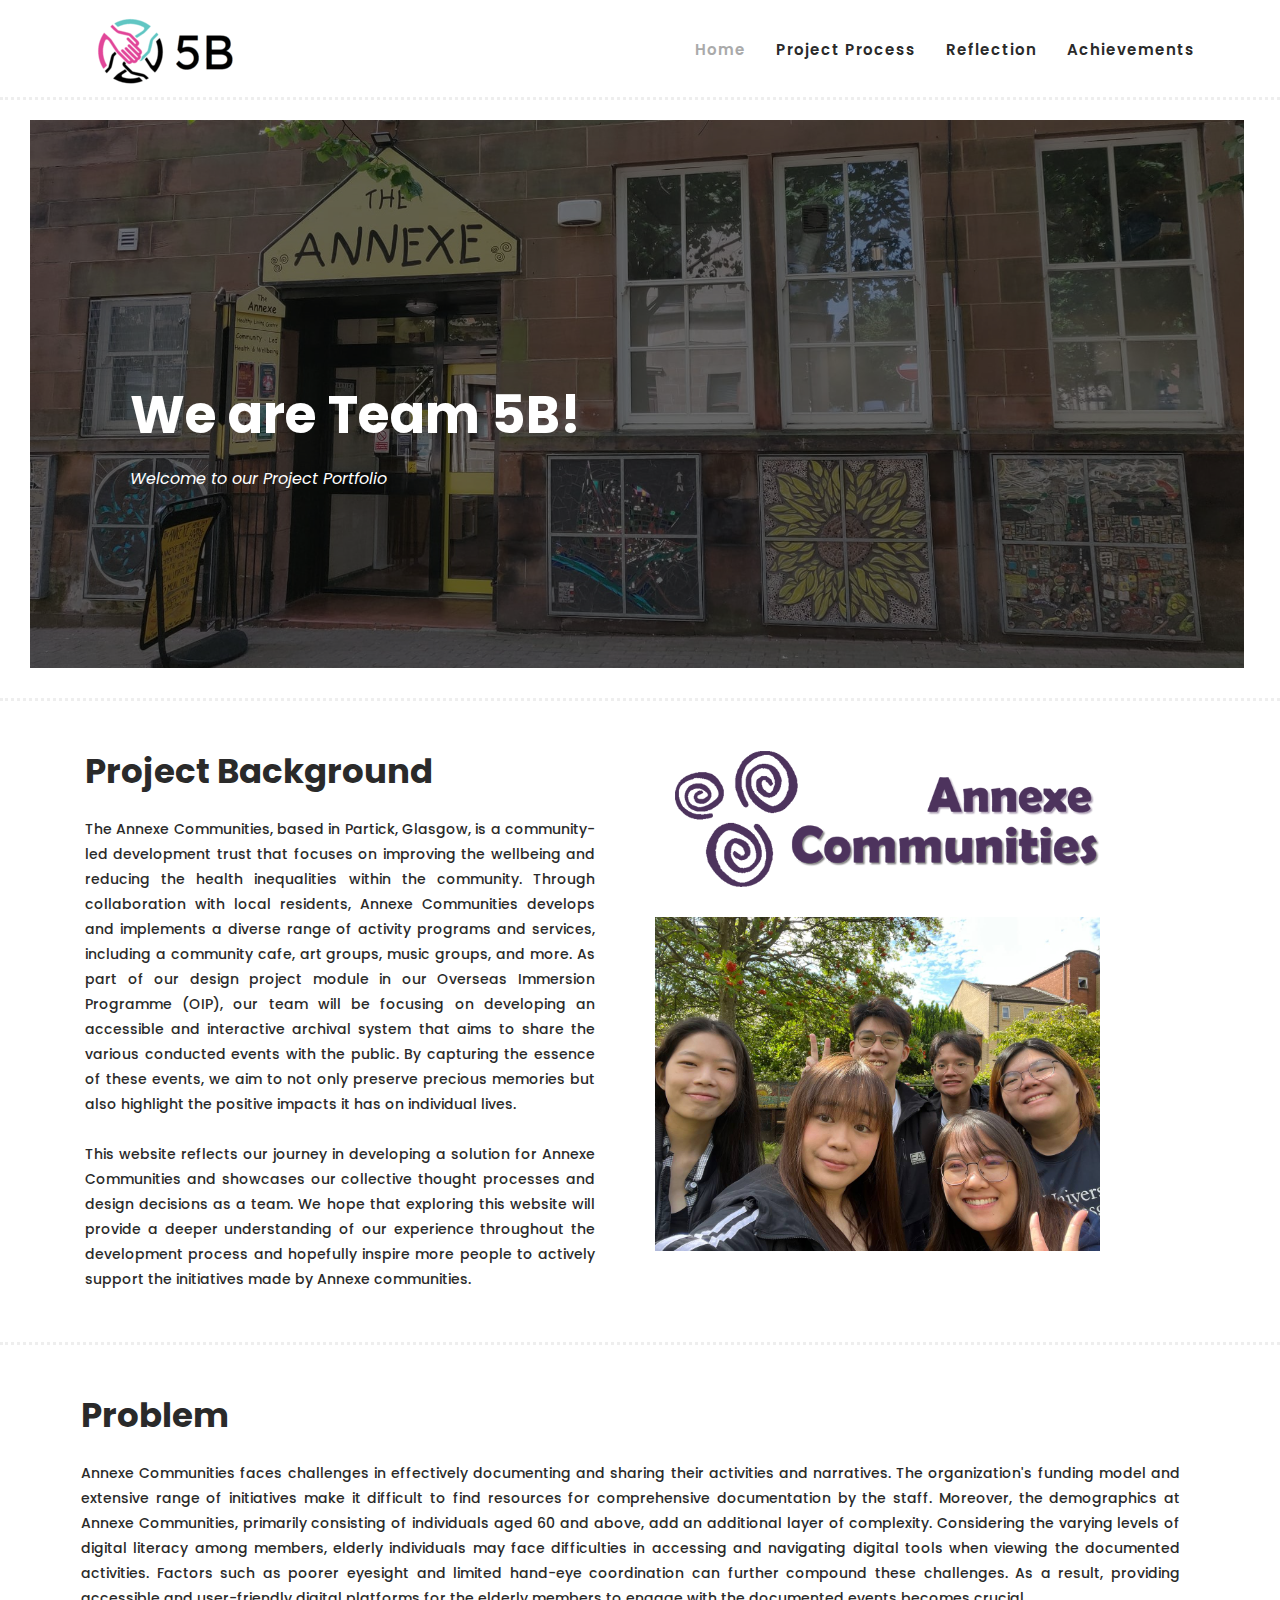
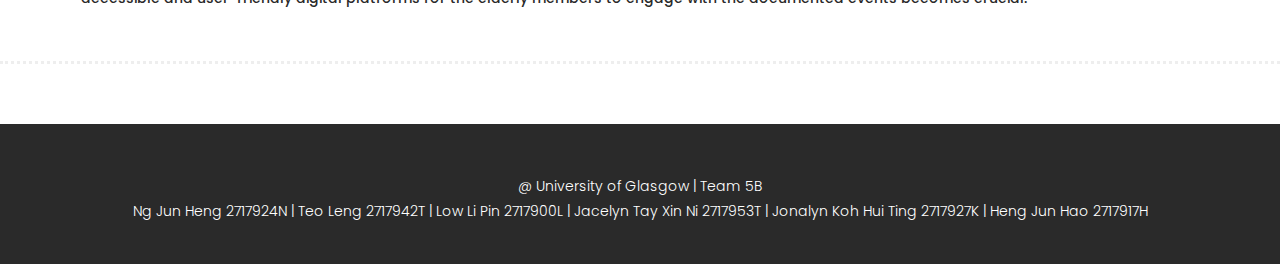
==== commit 370e9b80: "projectProcess" ====
--- a/index.html
+++ b/index.html
@@ -11,7 +11,6 @@
         rel="stylesheet">
 
     <title>Team 5B Portfolio</title>
-
 
     <!-- Additional CSS Files -->
     <link rel="stylesheet" type="text/css" href="assets/css/bootstrap.min.css">
@@ -49,12 +48,13 @@
                             <img src="assets/images/logo.png">
                         </a>
                         <!-- ***** Logo End ***** -->
+                        
                         <!-- ***** Menu Start ***** -->
                         <ul class="nav">
-                            <li class="scroll-to-section"><a href="#home" class="active">Home</a></li>
-                            <li class="scroll-to-section"><a href="#projectProcess">Project Process</a></li>
-                            <li class="scroll-to-section"><a href="#reflection">Reflection</a></li>
-                            <li class="scroll-to-section"><a href="#achievements">Achievements</a></li>
+                            <li class="scroll-to-section"><a href="index.html" class="active">Home</a></li>
+                            <li class="scroll-to-section"><a href="projectProcess.html">Project Process</a></li>
+                            <li class="scroll-to-section"><a href="reflection.html">Reflection</a></li>
+                            <li class="scroll-to-section"><a href="achievements.html">Achievements</a></li>
                         </ul>
                         <a class='menu-trigger'>
                             <span>Menu</span>
@@ -156,127 +156,6 @@
     </section>
     <!-- ***** Problem Ends ***** -->
 
-    <!-- ***** Men Area Starts ***** -->
-    <section class="section" id="men">
-        <div class="container">
-            <div class="row">
-                <div class="col-lg-6">
-                    <div class="section-heading">
-                        <h2>Men's Latest</h2>
-                        <span>Details to details is what makes Hexashop different from the other themes.</span>
-                    </div>
-                </div>
-            </div>
-        </div>
-        <div class="container">
-            <div class="row">
-                <div class="col-lg-12">
-                    <div class="men-item-carousel">
-                        <div class="owl-men-item owl-carousel">
-                            <div class="item">
-                                <div class="thumb">
-                                    <div class="hover-content">
-                                        <ul>
-                                            <li><a href="single-product.html"><i class="fa fa-eye"></i></a></li>
-                                            <li><a href="single-product.html"><i class="fa fa-star"></i></a></li>
-                                            <li><a href="single-product.html"><i class="fa fa-shopping-cart"></i></a>
-                                            </li>
-                                        </ul>
-                                    </div>
-                                    <img src="assets/images/men-01.jpg" alt="">
-                                </div>
-                                <div class="down-content">
-                                    <h4>Classic Spring</h4>
-                                    <span>$120.00</span>
-                                    <ul class="stars">
-                                        <li><i class="fa fa-star"></i></li>
-                                        <li><i class="fa fa-star"></i></li>
-                                        <li><i class="fa fa-star"></i></li>
-                                        <li><i class="fa fa-star"></i></li>
-                                        <li><i class="fa fa-star"></i></li>
-                                    </ul>
-                                </div>
-                            </div>
-                            <div class="item">
-                                <div class="thumb">
-                                    <div class="hover-content">
-                                        <ul>
-                                            <li><a href="single-product.html"><i class="fa fa-eye"></i></a></li>
-                                            <li><a href="single-product.html"><i class="fa fa-star"></i></a></li>
-                                            <li><a href="single-product.html"><i class="fa fa-shopping-cart"></i></a>
-                                            </li>
-                                        </ul>
-                                    </div>
-                                    <img src="assets/images/men-02.jpg" alt="">
-                                </div>
-                                <div class="down-content">
-                                    <h4>Air Force 1 X</h4>
-                                    <span>$90.00</span>
-                                    <ul class="stars">
-                                        <li><i class="fa fa-star"></i></li>
-                                        <li><i class="fa fa-star"></i></li>
-                                        <li><i class="fa fa-star"></i></li>
-                                        <li><i class="fa fa-star"></i></li>
-                                        <li><i class="fa fa-star"></i></li>
-                                    </ul>
-                                </div>
-                            </div>
-                            <div class="item">
-                                <div class="thumb">
-                                    <div class="hover-content">
-                                        <ul>
-                                            <li><a href="single-product.html"><i class="fa fa-eye"></i></a></li>
-                                            <li><a href="single-product.html"><i class="fa fa-star"></i></a></li>
-                                            <li><a href="single-product.html"><i class="fa fa-shopping-cart"></i></a>
-                                            </li>
-                                        </ul>
-                                    </div>
-                                    <img src="assets/images/men-03.jpg" alt="">
-                                </div>
-                                <div class="down-content">
-                                    <h4>Love Nana ‘20</h4>
-                                    <span>$150.00</span>
-                                    <ul class="stars">
-                                        <li><i class="fa fa-star"></i></li>
-                                        <li><i class="fa fa-star"></i></li>
-                                        <li><i class="fa fa-star"></i></li>
-                                        <li><i class="fa fa-star"></i></li>
-                                        <li><i class="fa fa-star"></i></li>
-                                    </ul>
-                                </div>
-                            </div>
-                            <div class="item">
-                                <div class="thumb">
-                                    <div class="hover-content">
-                                        <ul>
-                                            <li><a href="single-product.html"><i class="fa fa-eye"></i></a></li>
-                                            <li><a href="single-product.html"><i class="fa fa-star"></i></a></li>
-                                            <li><a href="single-product.html"><i class="fa fa-shopping-cart"></i></a>
-                                            </li>
-                                        </ul>
-                                    </div>
-                                    <img src="assets/images/men-01.jpg" alt="">
-                                </div>
-                                <div class="down-content">
-                                    <h4>Classic Spring</h4>
-                                    <span>$120.00</span>
-                                    <ul class="stars">
-                                        <li><i class="fa fa-star"></i></li>
-                                        <li><i class="fa fa-star"></i></li>
-                                        <li><i class="fa fa-star"></i></li>
-                                        <li><i class="fa fa-star"></i></li>
-                                        <li><i class="fa fa-star"></i></li>
-                                    </ul>
-                                </div>
-                            </div>
-                        </div>
-                    </div>
-                </div>
-            </div>
-        </div>
-    </section>
-    <!-- ***** Men Area Ends ***** -->
-
     <!-- ***** Footer Start ***** -->
     <footer>
         <div class="container">
@@ -289,7 +168,6 @@
             </div>
         </div>
     </footer>
-
 
     <!-- jQuery -->
     <script src="assets/js/jquery-2.1.0.min.js"></script>
--- a/assets/css/stylesheet.css
+++ b/assets/css/stylesheet.css
@@ -667,53 +667,427 @@
 
 /*
 ---------------------------------------------
-Men
+Project Background
 ---------------------------------------------
 */
 
-#men {
-  padding-top: 90px;
-  padding-bottom: 90px;
+#projectBg {
+  padding-top: 50px;
+  padding-bottom: 50px;
   border-bottom: 3px dotted #eee;
 }
 
-#men .section-heading {
+#projectBg .left-content {
+  margin-right: 30px;
+}
+
+#projectBg .left-content h2 {
+  font-size: 34px;
+  font-weight: 700;
+  color: #2a2a2a;
+}
+
+#projectBg .left-content p {
+  font-size: 14px;
+  color: #2a2a2a;
+  font-weight: 500;
+  display: block;
+  margin-top: 25px;
+}
+
+#projectBg .left-content .main-border-button a {
+  color: #2a2a2a;
+  border-color: #2a2a2a;
+  margin-top: 35px;
+}
+
+#projectBg .left-content .main-border-button a:hover {
+  background-color: #2a2a2a;
+  color: #fff;
+}
+
+#projectBg img {
+  width: 100%;
+  overflow: hidden;
+}
+
+#projectBg .leather {
+  margin-bottom: 30px;
+}
+
+#projectBg .first-image {
+  margin-bottom: 30px;
+  margin-left: 20px;
+}
+
+/*
+---------------------------------------------
+Problem
+---------------------------------------------
+*/
+
+#problem {
+  padding-top: 50px;
+  padding-bottom: 50px;
+  border-bottom: 3px dotted #eee;
+}
+
+#problem .left-content {
+  margin-right: 30px;
+}
+
+#problem .left-content h2 {
+  font-size: 34px;
+  font-weight: 700;
+  color: #2a2a2a;
+  margin-left: 11px;
+}
+
+#problem .left-content p {
+  font-size: 14px;
+  color: #2a2a2a;
+  font-weight: 500;
+  display: block;
+  margin-top: 25px;
+  margin-left: 11px;
+}
+
+/*
+---------------------------------------------
+Project Process
+---------------------------------------------
+*/
+
+#projectProcess {
+  padding-top: 150px;
+  border-bottom: 3px dotted #eee;
+}
+
+#projectProcess .section-heading {
   margin-bottom: 60px;
 }
 
-#men .item .down-content {
+#projectProcess .section-heading h2{
+  margin-bottom: 10px;
+}
+
+/*
+---------------------------------------------
+July 18
+---------------------------------------------
+*/
+
+#jul18 {
+  padding-top: 50px;
+  padding-bottom: 50px;
+  margin-left: 30px;
+  border-bottom: 3px dotted #eee;
+}
+
+#jul18 .left-content {
+  margin-right: 30px;
+}
+
+#jul18 .left-content h2 {
+  font-size: 34px;
+  font-weight: 700;
+  color: #2a2a2a;
+}
+
+#jul18 .left-content p {
+  font-size: 14px;
+  color: #2a2a2a;
+  font-weight: 500;
+  display: block;
+  margin-top: 25px;
+}
+
+#jul18 .left-content ol {
+  font-size: 14px;
+  color: #2a2a2a;
+  font-weight: 500;
+  display: block;
+  margin-top: 25px;
+}
+
+#jul18 .left-content li {
+  list-style-type: decimal;
+  margin-left: 20px;
+}
+
+#jul18 .left-content .main-border-button a {
+  color: #2a2a2a;
+  border-color: #2a2a2a;
+  margin-top: 35px;
+}
+
+#jul18 .left-content .main-border-button a:hover {
+  background-color: #2a2a2a;
+  color: #fff;
+}
+
+#jul18 img {
+  width: 100%;
+  overflow: hidden;
+}
+
+#jul18 .leather {
+  margin-bottom: 30px;
+}
+
+#jul18 .first-image {
+  margin-bottom: 30px;
+  margin-left: 20px;
+}
+
+/*
+---------------------------------------------
+July 19
+---------------------------------------------
+*/
+
+#jul19 {
+  padding-top: 50px;
+  padding-bottom: 50px;
+  border-bottom: 3px dotted #eee;
+}
+
+#jul19 .left-content {
+  margin-right: 30px;
+}
+
+#jul19 .left-content h2 {
+  font-size: 34px;
+  font-weight: 700;
+  color: #2a2a2a;
+}
+
+#jul19 .left-content p {
+  font-size: 14px;
+  color: #2a2a2a;
+  font-weight: 500;
+  display: block;
+  margin-top: 25px;
+}
+
+#jul19 .left-content ol {
+  font-size: 14px;
+  color: #2a2a2a;
+  font-weight: 500;
+  display: block;
+  margin-top: 25px;
+}
+
+#jul19 .left-content li {
+  list-style-type: decimal;
+  margin-left: 20px;
+}
+
+#jul19 .left-content .main-border-button a {
+  color: #2a2a2a;
+  border-color: #2a2a2a;
+  margin-top: 35px;
+}
+
+#jul19 .left-content .main-border-button a:hover {
+  background-color: #2a2a2a;
+  color: #fff;
+}
+
+#jul19 img {
+  width: 100%;
+  overflow: hidden;
+}
+
+#jul19 .right-content p{
+  font-style: italic;
+  font-size: 12px;;
+  text-align: center;
+  margin-bottom: 25px;
+}
+
+#jul19 .leather {
+  margin-bottom: 30px;
+}
+
+#jul19 .first-image {
+  margin-bottom: 5px;
+  margin-left: 20px;
+}
+
+#jul19 .second-image {
+  margin-bottom: 5px;
+  margin-left: 20px;
+}
+
+#jul19 .third-image {
+  margin-bottom: 5px;
+  margin-left: 20px;
+}
+
+/*
+---------------------------------------------
+Reflection
+---------------------------------------------
+*/
+
+#reflection {
+  padding-top: 150px;
+  border-bottom: 3px dotted #eee;
+}
+
+#reflection .section-heading {
+  margin-bottom: 60px;
+}
+
+#reflection .section-heading h2{
+  margin-bottom: 10px;
+}
+
+/*
+---------------------------------------------
+Achievements
+---------------------------------------------
+*/
+
+#achievements {
+  padding-top: 150px;
+  border-bottom: 3px dotted #eee;
+}
+
+#achievements .section-heading {
+  margin-bottom: 60px;
+}
+
+#achievements .section-heading h2{
+  margin-bottom: 10px;
+}
+
+/* 
+---------------------------------------------
+footer
+--------------------------------------------- 
+*/
+
+footer {
+  margin-top: 60px;
+  padding: 10px 0px 30px 0px;
+  background-color: #2a2a2a;
+}
+
+footer .logo {
+  margin-bottom: 20px;
+}
+
+footer ul li {
+  display: block;
+  margin-bottom: 10px;
+}
+
+footer ul li a {
+  font-size: 14px;
+  color: #fff;
+  transition: all .3s;
+}
+
+footer ul li a:hover {
+  color: #aaa;
+}
+
+footer h4 {
+  letter-spacing: 0.5px;
+  font-size: 16px;
+  color: #fff;
+  font-weight: 700;
+  margin-bottom: 20px;
+}
+
+footer .under-footer {
+  margin-top: 30px;
+  margin-bottom: 10px;
+  padding-top: 10px;
+  text-align: center;
+}
+
+footer .under-footer ul {
+  margin-top: 20px;
+}
+
+footer .under-footer ul li {
+  display: inline-block;
+  margin: 0px 10px;
+}
+
+footer .under-footer ul li a {
+  font-size: 22px;
+}
+
+footer .under-footer p {
+  color: #fff;
+  font-size: 14px;
+  font-weight: 300;
+}
+
+footer .under-footer a {
+  color: #cff;
+}
+
+footer .under-footer a:hover {
+  color: #c66;
+}
+
+/*
+---------------------------------------------
+Photo Gallery
+---------------------------------------------
+*/
+
+#photoGallery {
+  padding-top: 150px;
+  border-bottom: 3px dotted #eee;
+}
+
+#photoGallery .section-heading {
+  margin-bottom: 60px;
+}
+
+#photoGallery .section-heading h2{
+  margin-bottom: 10px;
+}
+
+#photoGallery .item .down-content {
   padding-top: 30px;
   position: relative;
   z-index: 3;
   background-color: #fff;
 }
 
-#men .item .down-content h4 {
+#photoGallery .item .down-content h4 {
   font-size: 22px;
   color: #2a2a2a;
   font-weight: 700;
   margin-bottom: 8px;
 }
 
-#men .item .down-content span {
+#photoGallery .item .down-content span {
   font-size: 18px;
   color: #a1a1a1;
   font-weight: 500;
   display: block;
 }
 
-#men .item .down-content ul.stars {
+#photoGallery .item .down-content ul.stars {
   position: absolute;
   right: 0;
   top: 30px;
 }
 
-#men .item .down-content ul.stars li {
+#photoGallery .item .down-content ul.stars li {
   display: inline;
   font-size: 13px;
 }
 
-#men .item .thumb .hover-content {
+#photoGallery .item .thumb .hover-content {
   position: absolute;
   z-index: 2;
   text-align: center;
@@ -724,22 +1098,22 @@
   transition: all .5s;
 }
 
-#men .item .thumb:hover .hover-content {
+#photoGallery .item .thumb:hover .hover-content {
   bottom: 30px;
   opacity: 1;
   visibility: visible;
 }
 
-#men .item .thumb {
+#photoGallery .item .thumb {
   position: relative;
 }
 
-#men .item .thumb .hover-content ul li {
+#photoGallery .item .thumb .hover-content ul li {
   display: inline;
   margin: 0px 10px;
 }
 
-#men .item .thumb .hover-content ul li a {
+#photoGallery .item .thumb .hover-content ul li a {
   width: 50px;
   height: 50px;
   text-align: center;
@@ -749,8 +1123,7 @@
   background-color: #fff;
 }
 
-
-#men .owl-nav {
+#prophotoGalleryjectProcess .owl-nav {
   text-align: center;
   position: absolute;
   width: 100%;
@@ -758,22 +1131,23 @@
   transform: translateY(-25px);
 }
 
-#men .owl-dots {
+#photoGallery .owl-dots {
   display: none;
 }
     
-#men .owl-nav .owl-prev{
+#photoGallery .owl-nav .owl-prev{
   position: absolute;
   left: -80px;
+  top: 160px;
   outline: none;
 }
 
-#men .owl-nav .owl-prev span,
-#men .owl-nav .owl-next span {
+#photoGallery .owl-nav .owl-prev span,
+#photoGallery .owl-nav .owl-next span {
   opacity: 0;
 }
 
-#men .owl-nav .owl-prev:before {
+#photoGallery .owl-nav .owl-prev:before {
   display: inline-block;
   font-family: 'FontAwesome';
   color: #2a2a2a;
@@ -787,31 +1161,32 @@
   border :1px solid #2a2a2a;
 }
 
-#men .owl-nav .owl-prev {
+#photoGallery .owl-nav .owl-prev {
   opacity: 0.75;
   transition: all .5s;
 }
 
-#men .owl-nav .owl-prev:hover {
+#photoGallery .owl-nav .owl-prev:hover {
   opacity: 1;
 }
 
-#men .owl-nav .owl-next {
+#photoGallery .owl-nav .owl-next {
   opacity: 0.75;
   transition: all .5s;
 }
 
-#men .owl-nav .owl-next:hover {
+#photoGallery .owl-nav .owl-next:hover {
   opacity: 1;
 }
 
-#men .owl-nav .owl-next{
+#photoGallery .owl-nav .owl-next{
   outline: none;
   position: absolute;
   right: -85px;
-}
-
-#men .owl-nav .owl-next:before {
+  top: 160px;
+}
+
+#photoGallery .owl-nav .owl-next:before {
   display: inline-block;
   font-family: 'FontAwesome';
   color: #2a2a2a;
@@ -825,165 +1200,13 @@
   border :1px solid #2a2a2a;
 }
 
-/*
----------------------------------------------
-Project Background
----------------------------------------------
-*/
-
-#projectBg {
-  padding-top: 50px;
-  padding-bottom: 50px;
-  border-bottom: 3px dotted #eee;
-}
-
-#projectBg .left-content {
-  margin-right: 30px;
-}
-
-#projectBg .left-content h2 {
-  font-size: 34px;
-  font-weight: 700;
-  color: #2a2a2a;
-}
-
-#projectBg .left-content p {
-  font-size: 14px;
-  color: #2a2a2a;
-  font-weight: 500;
-  display: block;
-  margin-top: 25px;
-}
-
-#projectBg .left-content .main-border-button a {
-  color: #2a2a2a;
-  border-color: #2a2a2a;
-  margin-top: 35px;
-}
-
-#projectBg .left-content .main-border-button a:hover {
-  background-color: #2a2a2a;
-  color: #fff;
-}
-
-#projectBg img {
-  width: 100%;
-  overflow: hidden;
-}
-
-#projectBg .leather {
-  margin-bottom: 30px;
-}
-
-#projectBg .first-image {
-  margin-bottom: 30px;
-  margin-left: 20px;
-}
-
-/*
----------------------------------------------
-Problem
----------------------------------------------
-*/
-
-#problem {
-  padding-top: 50px;
-  padding-bottom: 50px;
-  border-bottom: 3px dotted #eee;
-}
-
-#problem .left-content {
-  margin-right: 30px;
-}
-
-#problem .left-content h2 {
-  font-size: 34px;
-  font-weight: 700;
-  color: #2a2a2a;
-  margin-left: 11px;
-}
-
-#problem .left-content p {
-  font-size: 14px;
-  color: #2a2a2a;
-  font-weight: 500;
-  display: block;
-  margin-top: 25px;
-  margin-left: 11px;
-}
-
-/* 
----------------------------------------------
-footer
---------------------------------------------- 
-*/
-
-footer {
-  margin-top: 60px;
-  padding: 10px 0px 30px 0px;
-  background-color: #2a2a2a;
-}
-
-footer .logo {
-  margin-bottom: 20px;
-}
-
-footer ul li {
-  display: block;
-  margin-bottom: 10px;
-}
-
-footer ul li a {
-  font-size: 14px;
-  color: #fff;
-  transition: all .3s;
-}
-
-footer ul li a:hover {
-  color: #aaa;
-}
-
-footer h4 {
-  letter-spacing: 0.5px;
-  font-size: 16px;
-  color: #fff;
-  font-weight: 700;
-  margin-bottom: 20px;
-}
-
-footer .under-footer {
-  margin-top: 30px;
-  margin-bottom: 10px;
-  padding-top: 10px;
-  text-align: center;
-}
-
-footer .under-footer ul {
-  margin-top: 20px;
-}
-
-footer .under-footer ul li {
-  display: inline-block;
-  margin: 0px 10px;
-}
-
-footer .under-footer ul li a {
-  font-size: 22px;
-}
-
-footer .under-footer p {
-  color: #fff;
-  font-size: 14px;
-  font-weight: 300;
-}
-
-footer .under-footer a {
-  color: #cff;
-}
-
-footer .under-footer a:hover {
-  color: #c66;
-}
+
+
+
+
+
+
+
 
 
 /* 
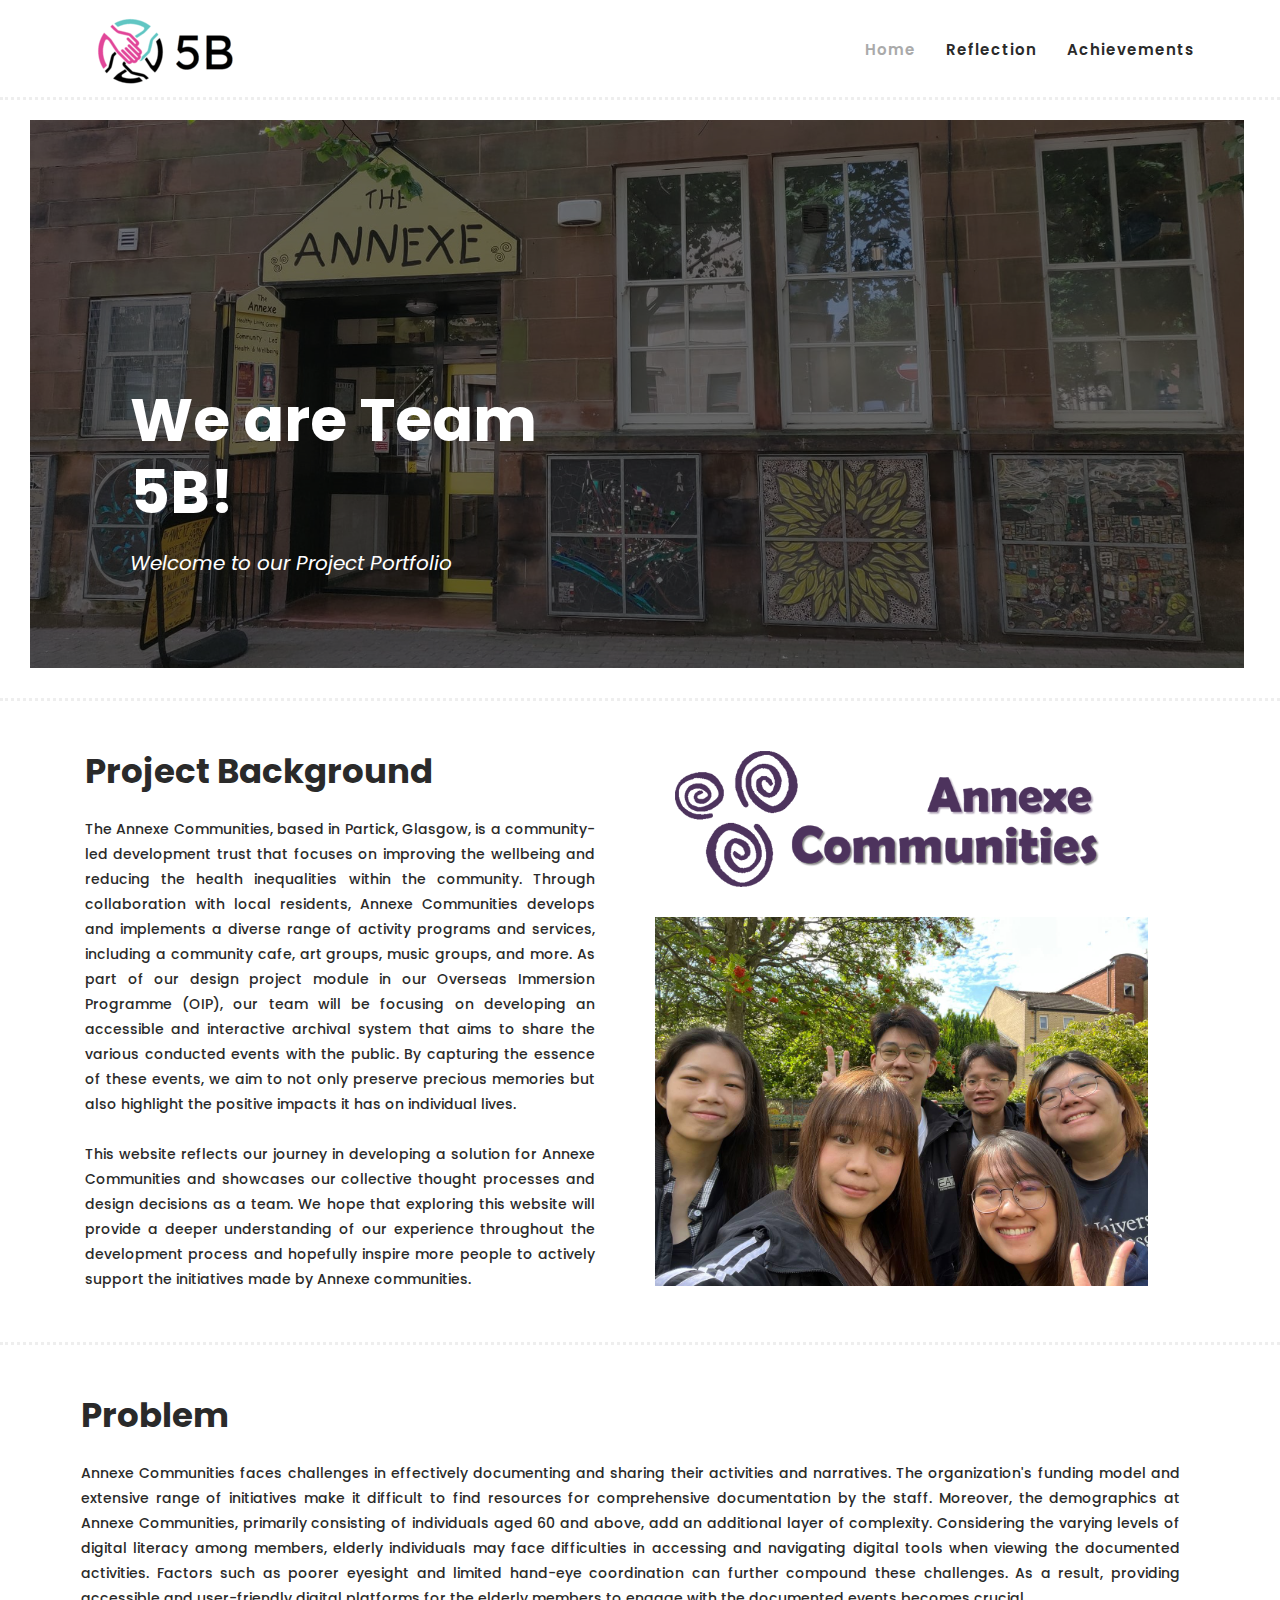
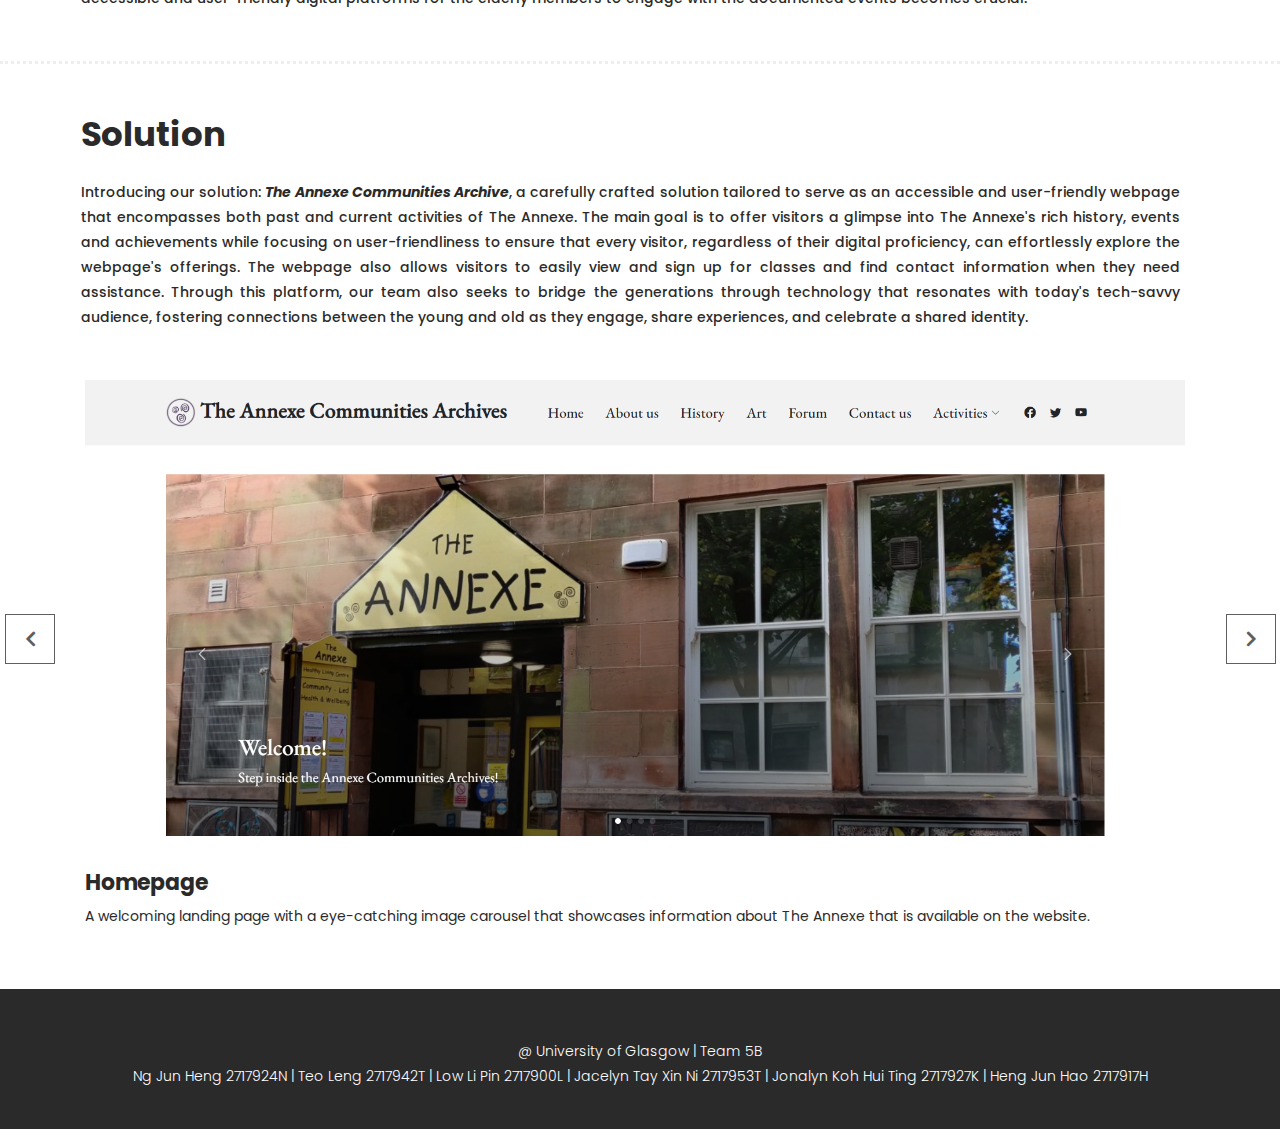
==== commit 3c641287: "27jul" ====
--- a/index.html
+++ b/index.html
@@ -52,8 +52,13 @@
                         <!-- ***** Menu Start ***** -->
                         <ul class="nav">
                             <li class="scroll-to-section"><a href="index.html" class="active">Home</a></li>
-                            <li class="scroll-to-section"><a href="projectProcess.html">Project Process</a></li>
-                            <li class="scroll-to-section"><a href="reflection.html">Reflection</a></li>
+                            <li class="dropdown">
+                                <a href="#" class="dropbtn">Reflection</a>
+                                <div class="dropdown-content">
+                                    <a href="projectProcess.html">Project Process</a>
+                                    <a href="gallery.html">Gallery</a>
+                                </div>
+                            </li>
                             <li class="scroll-to-section"><a href="achievements.html">Achievements</a></li>
                         </ul>
                         <a class='menu-trigger'>
@@ -121,7 +126,7 @@
                                     <img src="assets/images/annexeComm.png" alt="">
                                 </div>
                             </div>
-                            <div class="col-lg-10">
+                            <div class="col-lg-11">
                                 <div class="second-image">
                                     <img src="assets/images/groupPhoto.jpeg" alt="">
                                 </div>
@@ -156,6 +161,110 @@
     </section>
     <!-- ***** Problem Ends ***** -->
 
+    <!-- ***** Solution Starts ***** -->
+    <section class="section" id="solution">
+        <div class="container">
+            <div class="row">
+                <div class="left-content">
+                    <h2>Solution</h2>
+                    <p align="justify">Introducing our solution: <i><b>The Annexe Communities Archive</b></i>, a carefully crafted solution 
+                        tailored to serve as an accessible and user-friendly webpage that encompasses both past and current activities of 
+                        The Annexe. The main goal is to offer visitors a glimpse into The Annexe's rich history, events and achievements 
+                        while focusing on user-friendliness to ensure that every visitor, regardless of their digital proficiency, can 
+                        effortlessly explore the webpage's offerings. The webpage also allows visitors to easily view and sign up for 
+                        classes and find contact information when they need assistance. Through this platform, our team also seeks to bridge 
+                        the generations through technology that resonates with today's tech-savvy audience, fostering connections 
+                        between the young and old as they engage, share experiences, and celebrate a shared identity.
+                    </p>
+                </div>
+            </div>
+        </div>
+    </section>
+
+    <section id="solutionPhotoGallery">
+        <div class="container">
+            <div class="row">
+                <div class="col-lg-12">
+                    <div class="men-item-carousel">
+                        <div class="owl-solution-item owl-carousel">
+                            <div class="item">
+                                <div class="thumb">
+                                    <img src="assets/images/taca_homepage.png" alt="">
+                                </div>
+                                <div class="down-content">
+                                    <h4>Homepage</h4>
+                                    <p>A welcoming landing page with a eye-catching image carousel that showcases information about The
+                                        Annexe that is available on the website.
+                                    </p>                       
+                                </div>
+                            </div>
+                            <div class="item">
+                                <div class="thumb">
+                                    <img src="assets/images/taca_aboutUs.png" alt="">
+                                </div>
+                                <div class="down-content">
+                                    <h4>About Us Page</h4>
+                                    <p>Introduces the visitors on the background of The Annexe, their mission and vision, and their 
+                                        passionate team of skilled staffs.</p>
+                                </div>
+                            </div>
+                            <div class="item">
+                                <div class="thumb">
+                                    <img src="assets/images/taca_history.png" alt="">
+                                </div>
+                                <div class="down-content">
+                                    <h4>History Page</h4>
+                                    <p></p>
+                                </div>
+                            </div>
+                            <div class="item">
+                                <div class="thumb">
+                                    <img src="assets/images/taca_art.png" alt="">
+                                </div>
+                                <div class="down-content">
+                                    <h4>Art Page</h4>
+                                </div>
+                            </div>
+                            <div class="item">
+                                <div class="thumb">
+                                    <img src="assets/images/taca_forum.png" alt="">
+                                </div>
+                                <div class="down-content">
+                                    <h4>Forum Page</h4>
+                                </div>
+                            </div>
+                            <div class="item">
+                                <div class="thumb">
+                                    <img src="assets/images/taca_contactUs.png" alt="">
+                                </div>
+                                <div class="down-content">
+                                    <h4>Contact Us Page</h4>
+                                </div>
+                            </div>
+                            <div class="item">
+                                <div class="thumb">
+                                    <img src="assets/images/taca_events.png" alt="">
+                                </div>
+                                <div class="down-content">
+                                    <h4>Activities - Events Page</h4>
+                                </div>
+                            </div>
+                            <div class="item">
+                                <div class="thumb">
+                                    <img src="assets/images/taca_classes.png" alt="">
+                                </div>
+                                <div class="down-content">
+                                    <h4>Activities - Classes Page</h4>
+                                </div>
+                            </div>
+                        </div>
+                    </div>
+                </div>
+            </div>
+        </div>
+    </section>
+    <!-- ***** Solution Ends ***** -->
+
     <!-- ***** Footer Start ***** -->
     <footer>
         <div class="container">
@@ -209,6 +318,20 @@
 
     </script>
 
+    <script>
+        // Initialize the Owl Carousel
+        $(document).ready(function() {
+        $('.owl-solution-item').owlCarousel({
+            items: 1, // Set the number of items to display per slide (1 in this case)
+            loop: true, // Set loop to true if you want the carousel to loop continuously
+            nav: true, // Set nav to true if you want navigation arrows
+            dots: false, // Set dots to false if you don't want navigation dots
+            // Add any other options you want to customize the carousel
+        });
+        });
+    </script>
+
+
 </body>
 
 </html>--- a/assets/css/stylesheet.css
+++ b/assets/css/stylesheet.css
@@ -165,8 +165,6 @@
   font-style: italic;
   font-weight: 400;
 }
-
-
 
 /* 
 ---------------------------------------------
@@ -285,12 +283,12 @@
 
 .header-area .main-nav .nav li:hover a,
 .header-area .main-nav .nav li a.active {
-  color: #aaa!important;
+  color: #aaa;
 }
 
 .background-header .main-nav .nav li:hover a,
 .background-header .main-nav .nav li a.active {
-  color: #aaa!important;
+  color: #7f7f7f!important;
   opacity: 1;
 }
 
@@ -610,6 +608,26 @@
   }
 }
 
+.dropdown-content {
+  display: none;
+  position: absolute;
+  background-color: #fdfdfd;
+  min-width: 160px;
+  z-index: 1;
+  padding-left: 10px;
+}
+
+.header-area .main-nav .nav li .dropdown-content a {
+  color: #2a2a2a;
+}
+
+.dropdown:hover .dropdown-content {
+  display: block;
+}
+
+.header-area .main-nav .nav li .dropdown-content a:hover {
+  color: #aaa;
+}
 
 /* 
 ---------------------------------------------
@@ -651,13 +669,13 @@
 .main-banner .left-content .inner-content h4 {
   color: #fff;
   margin-top: -10px;
-  font-size: 52px;
+  font-size: 60px;
   font-weight: 700;
   margin-bottom: 20px;
 }
 
 .main-banner .left-content .inner-content span {
-  font-size: 16px;
+  font-size: 20px;
   color: #fff;
   font-weight: 400;
   font-style: italic;
@@ -754,6 +772,166 @@
 
 /*
 ---------------------------------------------
+Solution
+---------------------------------------------
+*/
+
+#solution {
+  padding-top: 50px;
+  padding-bottom: 50px;
+}
+
+#solution .left-content {
+  margin-right: 30px;
+}
+
+#solution .left-content h2 {
+  font-size: 34px;
+  font-weight: 700;
+  color: #2a2a2a;
+  margin-left: 11px;
+}
+
+#solution .left-content p {
+  font-size: 14px;
+  color: #2a2a2a;
+  font-weight: 500;
+  display: block;
+  margin-top: 25px;
+  margin-left: 11px;
+}
+
+/*
+---------------------------------------------
+Solution Photo Gallery
+---------------------------------------------
+*/
+
+#solutionPhotoGallery .section-heading {
+  margin-bottom: 60px;
+}
+
+#solutionPhotoGallery .section-heading h2{
+  margin-bottom: 10px;
+}
+
+#solutionPhotoGallery .item .down-content {
+  padding-top: 30px;
+  position: relative;
+  z-index: 3;
+  background-color: #fff;
+}
+
+#solutionPhotoGallery .item .down-content h4 {
+  font-size: 22px;
+  color: #2a2a2a;
+  font-weight: 700;
+  margin-bottom: 8px;
+}
+
+#solutionPhotoGallery .item .down-content span {
+  font-size: 18px;
+  color: #a1a1a1;
+  font-weight: 500;
+  display: block;
+}
+
+#solutionPhotoGallery .item .down-content ul.stars {
+  position: absolute;
+  right: 0;
+  top: 30px;
+}
+
+#solutionPhotoGallery .item .down-content ul.stars li {
+  display: inline;
+  font-size: 13px;
+}
+
+#solutionPhotoGallery .item .thumb {
+  position: relative;
+  width: 1100px;
+  height: 460px;
+}
+
+#solutionPhotoGallery .owl-nav {
+  text-align: center;
+  position: absolute;
+  width: 100%;
+  top: 40%;
+  transform: translateY(-25px);
+}
+
+#solutionPhotoGallery .owl-dots {
+  display: none;
+}
+    
+#solutionPhotoGallery .owl-nav .owl-prev{
+  position: absolute;
+  left: -80px;
+  top: 40px;
+  outline: none;
+}
+
+#solutionPhotoGallery .owl-nav .owl-prev span,
+#solutionPhotoGallery .owl-nav .owl-next span {
+  opacity: 0;
+}
+
+#solutionPhotoGallery .owl-nav .owl-prev:before {
+  display: inline-block;
+  font-family: 'FontAwesome';
+  color: #2a2a2a;
+  font-size: 25px;
+  font-weight: 700;
+  content: '\f104';
+  width: 50px;
+  height: 50px;
+  background-color: transparent;
+  line-height: 48px;
+  border :1px solid #2a2a2a;
+}
+
+#solutionPhotoGallery .owl-nav .owl-prev {
+  opacity: 0.75;
+  transition: all .5s;
+}
+
+#solutionPhotoGallery .owl-nav .owl-prev:hover {
+  opacity: 1;
+}
+
+#solutionPhotoGallery .owl-nav .owl-next {
+  opacity: 0.75;
+  transition: all .5s;
+}
+
+#solutionPhotoGallery .owl-nav .owl-next:hover {
+  opacity: 1;
+}
+
+#solutionPhotoGallery .owl-nav .owl-next{
+  outline: none;
+  position: absolute;
+  right: -85px;
+  top: 40px;
+}
+
+#solutionPhotoGallery .owl-nav .owl-next:before {
+  display: inline-block;
+  font-family: 'FontAwesome';
+  color: #2a2a2a;
+  font-size: 25px;
+  font-weight: 700;
+  content: '\f105';
+  width: 50px;
+  height: 50px;
+  background-color: transparent;
+  line-height: 48px;
+  border :1px solid #2a2a2a;
+}
+
+/*
+---------------------------------------------
 Project Process
 ---------------------------------------------
 */
@@ -769,6 +947,23 @@
 
 #projectProcess .section-heading h2{
   margin-bottom: 10px;
+}
+
+.collapsible {
+  cursor: pointer;
+  font-size: 24px;
+  font-weight: 700;
+  color: #2a2a2a;
+  margin-bottom: 10px;
+}
+
+.collapsible::after {
+  content: '\25B6'; /* Unicode for right-pointing triangle/arrow */
+  margin-left: 5px;
+}
+
+.collapsible.active::after {
+  content: '\25BC'; /* Unicode for downward-pointing triangle/arrow */
 }
 
 /*
@@ -903,7 +1098,7 @@
   font-style: italic;
   font-size: 12px;;
   text-align: center;
-  margin-bottom: 25px;
+  margin-bottom: 20px;
 }
 
 #jul19 .leather {
@@ -921,6 +1116,486 @@
 }
 
 #jul19 .third-image {
+  margin-bottom: 5px;
+  margin-left: 20px;
+}
+
+/*
+---------------------------------------------
+July 20
+---------------------------------------------
+*/
+
+#jul20 {
+  padding-top: 50px;
+  padding-bottom: 50px;
+  border-bottom: 3px dotted #eee;
+}
+
+#jul20 .left-content {
+  margin-right: 30px;
+}
+
+#jul20 .left-content h2 {
+  font-size: 34px;
+  font-weight: 700;
+  color: #2a2a2a;
+}
+
+#jul20 .left-content p {
+  font-size: 14px;
+  color: #2a2a2a;
+  font-weight: 500;
+  display: block;
+  margin-top: 25px;
+}
+
+#jul20 .left-content ol {
+  font-size: 14px;
+  color: #2a2a2a;
+  font-weight: 500;
+  display: block;
+  margin-top: 25px;
+}
+
+#jul20 .left-content li {
+  list-style-type: disc;
+  margin-left: 20px;
+}
+
+#jul20 .left-content .main-border-button a {
+  color: #2a2a2a;
+  border-color: #2a2a2a;
+  margin-top: 35px;
+}
+
+#jul20 .left-content .main-border-button a:hover {
+  background-color: #2a2a2a;
+  color: #fff;
+}
+
+#jul20 img {
+  width: 100%;
+  overflow: hidden;
+}
+
+#jul20 .right-content p{
+  font-style: italic;
+  font-size: 12px;;
+  text-align: center;
+  margin-bottom: 20px;
+}
+
+#jul20 .leather {
+  margin-bottom: 30px;
+}
+
+#jul20 .first-image {
+  margin-bottom: 5px;
+  margin-left: 20px;
+}
+
+#jul20 .second-image {
+  margin-bottom: 5px;
+  margin-left: 20px;
+}
+
+#jul20 .third-image {
+  margin-bottom: 5px;
+  margin-left: 20px;
+}
+
+/*
+---------------------------------------------
+July 21
+---------------------------------------------
+*/
+
+#jul21 {
+  padding-top: 50px;
+  padding-bottom: 50px;
+  border-bottom: 3px dotted #eee;
+}
+
+#jul21 .left-content {
+  margin-right: 30px;
+}
+
+#jul21 .left-content h2 {
+  font-size: 34px;
+  font-weight: 700;
+  color: #2a2a2a;
+}
+
+#jul21 .left-content p {
+  font-size: 14px;
+  color: #2a2a2a;
+  font-weight: 500;
+  display: block;
+  margin-top: 25px;
+}
+
+#jul21 .left-content ol {
+  font-size: 14px;
+  color: #2a2a2a;
+  font-weight: 500;
+  display: block;
+  margin-top: 25px;
+}
+
+#jul21 .left-content li {
+  list-style-type: disc;
+  margin-left: 20px;
+}
+
+#jul21 .left-content .main-border-button a {
+  color: #2a2a2a;
+  border-color: #2a2a2a;
+  margin-top: 35px;
+}
+
+#jul21 .left-content .main-border-button a:hover {
+  background-color: #2a2a2a;
+  color: #fff;
+}
+
+#jul21 img {
+  width: 100%;
+  overflow: hidden;
+}
+
+#jul21 .right-content p{
+  font-style: italic;
+  font-size: 12px;;
+  text-align: center;
+  margin-bottom: 20px;
+}
+
+#jul21 .leather {
+  margin-bottom: 30px;
+}
+
+#jul21 .first-image {
+  margin-bottom: 5px;
+  margin-left: 20px;
+}
+
+#jul21 .second-image {
+  margin-bottom: 5px;
+  margin-left: 20px;
+}
+
+#jul21 .third-image {
+  margin-bottom: 5px;
+  margin-left: 20px;
+}
+
+/*
+---------------------------------------------
+July 24
+---------------------------------------------
+*/
+
+#jul24 {
+  padding-top: 50px;
+  padding-bottom: 50px;
+  border-bottom: 3px dotted #eee;
+}
+
+#jul24 .left-content {
+  margin-right: 30px;
+}
+
+#jul24 .left-content h2 {
+  font-size: 34px;
+  font-weight: 700;
+  color: #2a2a2a;
+}
+
+#jul24 .left-content p {
+  font-size: 14px;
+  color: #2a2a2a;
+  font-weight: 500;
+  display: block;
+  margin-top: 25px;
+}
+
+#jul24 .left-content ol {
+  font-size: 14px;
+  color: #2a2a2a;
+  font-weight: 500;
+  display: block;
+  margin-top: 25px;
+}
+
+#jul24 .left-content li {
+  list-style-type: disc;
+  margin-left: 20px;
+}
+
+#jul24 .left-content .main-border-button a {
+  color: #2a2a2a;
+  border-color: #2a2a2a;
+  margin-top: 35px;
+}
+
+#jul24 .left-content .main-border-button a:hover {
+  background-color: #2a2a2a;
+  color: #fff;
+}
+
+#jul24 img {
+  width: 100%;
+  overflow: hidden;
+}
+
+#jul24 .right-content p{
+  font-style: italic;
+  font-size: 12px;;
+  text-align: center;
+  margin-bottom: 20px;
+}
+
+#jul24 .leather {
+  margin-bottom: 30px;
+}
+
+#jul24 .first-image {
+  margin-bottom: 5px;
+  margin-left: 20px;
+}
+
+#jul24 .second-image {
+  margin-bottom: 5px;
+  margin-left: 20px;
+}
+
+/*
+---------------------------------------------
+July 25
+---------------------------------------------
+*/
+
+#jul25 {
+  padding-top: 50px;
+  padding-bottom: 50px;
+  border-bottom: 3px dotted #eee;
+}
+
+#jul25 .left-content {
+  margin-right: 30px;
+}
+
+#jul25 .left-content h2 {
+  font-size: 34px;
+  font-weight: 700;
+  color: #2a2a2a;
+}
+
+#jul25 .left-content p {
+  font-size: 14px;
+  color: #2a2a2a;
+  font-weight: 500;
+  display: block;
+  margin-top: 25px;
+}
+
+#jul25 .left-content ol {
+  font-size: 14px;
+  color: #2a2a2a;
+  font-weight: 500;
+  display: block;
+  margin-top: 25px;
+}
+
+#jul25 .left-content li {
+  list-style-type: disc;
+  margin-left: 20px;
+}
+
+#jul25 .left-content .main-border-button a {
+  color: #2a2a2a;
+  border-color: #2a2a2a;
+  margin-top: 35px;
+}
+
+#jul25 .left-content .main-border-button a:hover {
+  background-color: #2a2a2a;
+  color: #fff;
+}
+
+#jul25 img {
+  width: 100%;
+  overflow: hidden;
+}
+
+#jul25 .right-content p{
+  font-style: italic;
+  font-size: 12px;;
+  text-align: center;
+  margin-bottom: 20px;
+}
+
+#jul25 .leather {
+  margin-bottom: 30px;
+}
+
+#jul25 .first-image {
+  margin-bottom: 5px;
+  margin-left: 20px;
+}
+
+#jul25 .second-image {
+  margin-bottom: 5px;
+  margin-left: 20px;
+}
+
+/*
+---------------------------------------------
+July 26
+---------------------------------------------
+*/
+
+#jul26 {
+  padding-top: 50px;
+  padding-bottom: 50px;
+  border-bottom: 3px dotted #eee;
+}
+
+#jul26 .left-content {
+  margin-right: 30px;
+}
+
+#jul26 .left-content h2 {
+  font-size: 34px;
+  font-weight: 700;
+  color: #2a2a2a;
+}
+
+#jul26 .left-content p {
+  font-size: 14px;
+  color: #2a2a2a;
+  font-weight: 500;
+  display: block;
+  margin-top: 25px;
+}
+
+#jul26 .left-content ol {
+  font-size: 14px;
+  color: #2a2a2a;
+  font-weight: 500;
+  display: block;
+  margin-top: 25px;
+}
+
+#jul26 .left-content li {
+  list-style-type: disc;
+  margin-left: 20px;
+}
+
+#jul26 .left-content .main-border-button a {
+  color: #2a2a2a;
+  border-color: #2a2a2a;
+  margin-top: 35px;
+}
+
+#jul26 .left-content .main-border-button a:hover {
+  background-color: #2a2a2a;
+  color: #fff;
+}
+
+#jul26 img {
+  width: 100%;
+  overflow: hidden;
+}
+
+#jul26 .right-content p{
+  font-style: italic;
+  font-size: 12px;;
+  text-align: center;
+  margin-bottom: 20px;
+}
+
+#jul26 .leather {
+  margin-bottom: 30px;
+}
+
+#jul26 .first-image {
+  margin-bottom: 5px;
+  margin-left: 20px;
+}
+
+/*
+---------------------------------------------
+July 27
+---------------------------------------------
+*/
+
+#jul27 {
+  padding-top: 50px;
+  padding-bottom: 50px;
+  border-bottom: 3px dotted #eee;
+}
+
+#jul27 .left-content {
+  margin-right: 30px;
+}
+
+#jul27 .left-content h2 {
+  font-size: 34px;
+  font-weight: 700;
+  color: #2a2a2a;
+}
+
+#jul27 .left-content p {
+  font-size: 14px;
+  color: #2a2a2a;
+  font-weight: 500;
+  display: block;
+  margin-top: 25px;
+}
+
+#jul27 .left-content ol {
+  font-size: 14px;
+  color: #2a2a2a;
+  font-weight: 500;
+  display: block;
+  margin-top: 25px;
+}
+
+#jul27 .left-content li {
+  list-style-type: disc;
+  margin-left: 20px;
+}
+
+#jul27 .left-content .main-border-button a {
+  color: #2a2a2a;
+  border-color: #2a2a2a;
+  margin-top: 35px;
+}
+
+#jul27 .left-content .main-border-button a:hover {
+  background-color: #2a2a2a;
+  color: #fff;
+}
+
+#jul27 img {
+  width: 100%;
+  overflow: hidden;
+}
+
+#jul27 .right-content p{
+  font-style: italic;
+  font-size: 12px;;
+  text-align: center;
+  margin-bottom: 20px;
+}
+
+#jul27 .leather {
+  margin-bottom: 30px;
+}
+
+#jul27 .first-image {
   margin-bottom: 5px;
   margin-left: 20px;
 }
@@ -1123,7 +1798,7 @@
   background-color: #fff;
 }
 
-#prophotoGalleryjectProcess .owl-nav {
+#photoGallery .owl-nav {
   text-align: center;
   position: absolute;
   width: 100%;
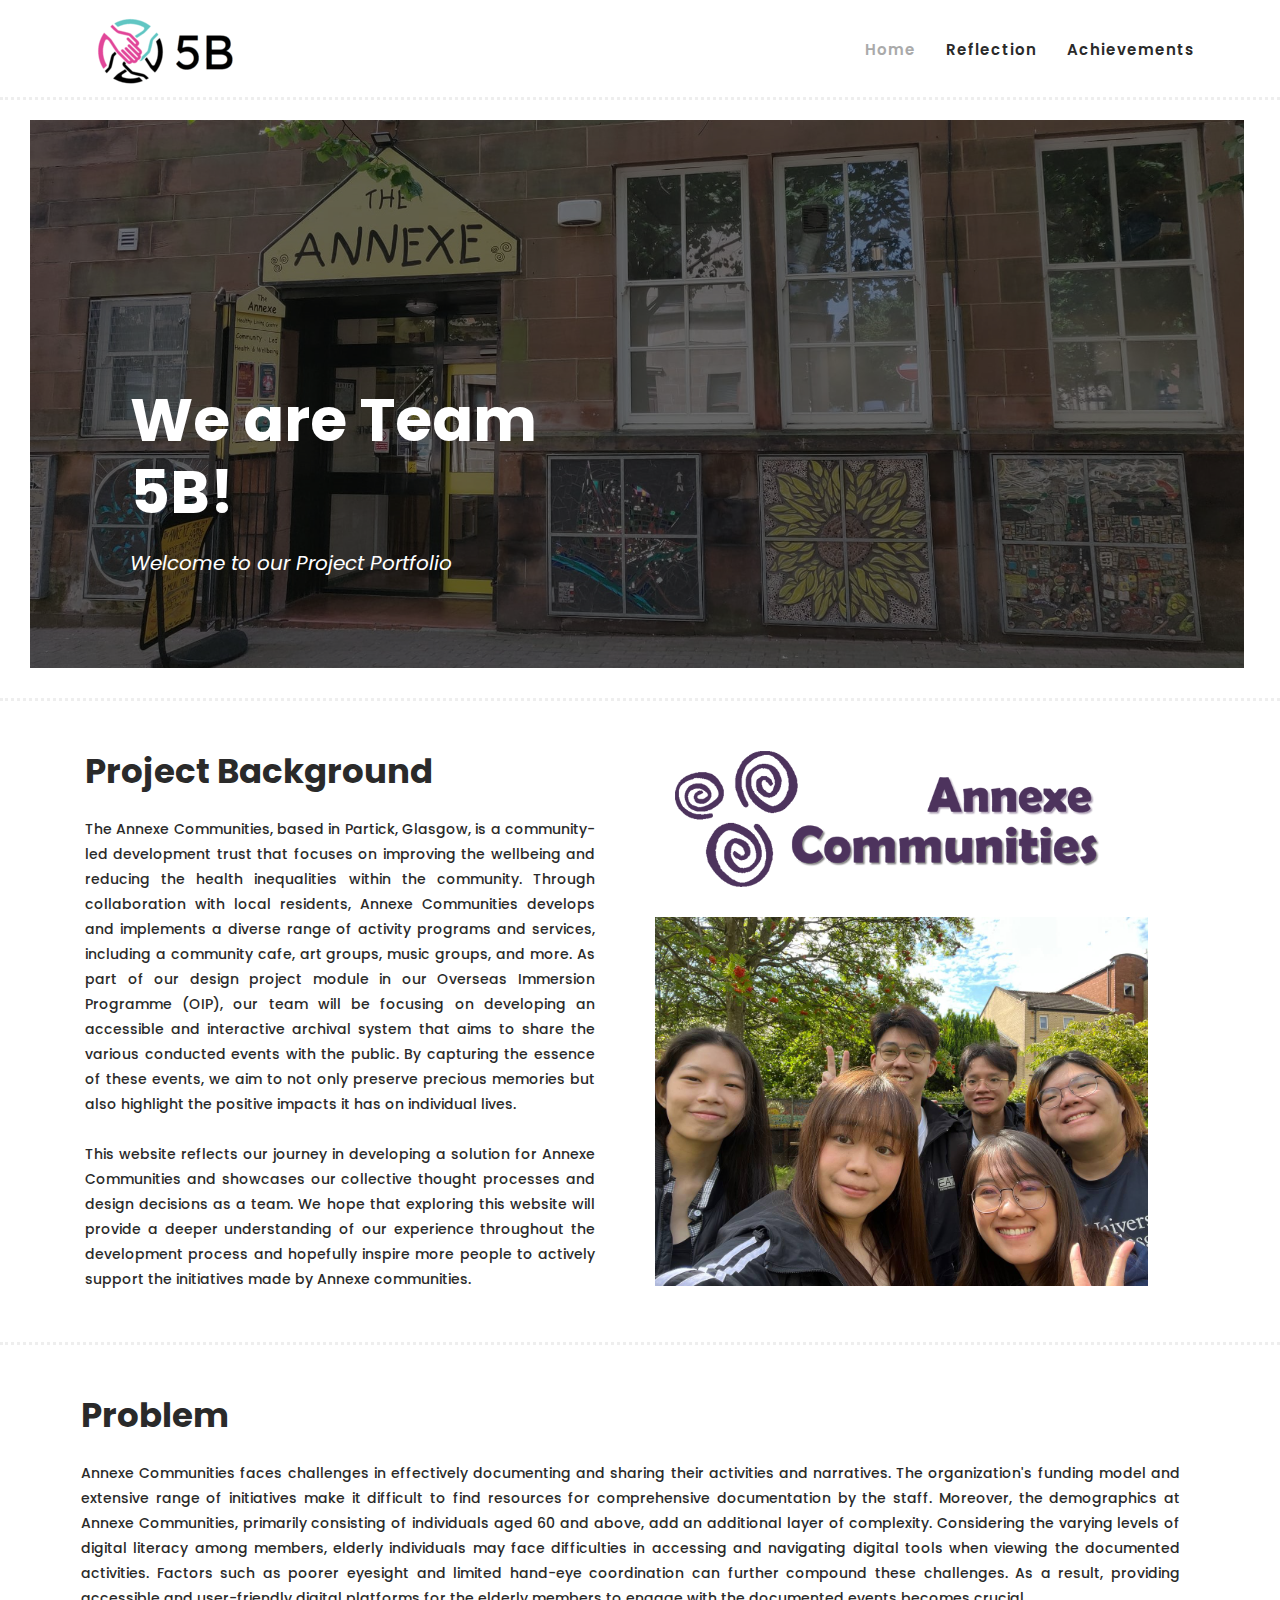
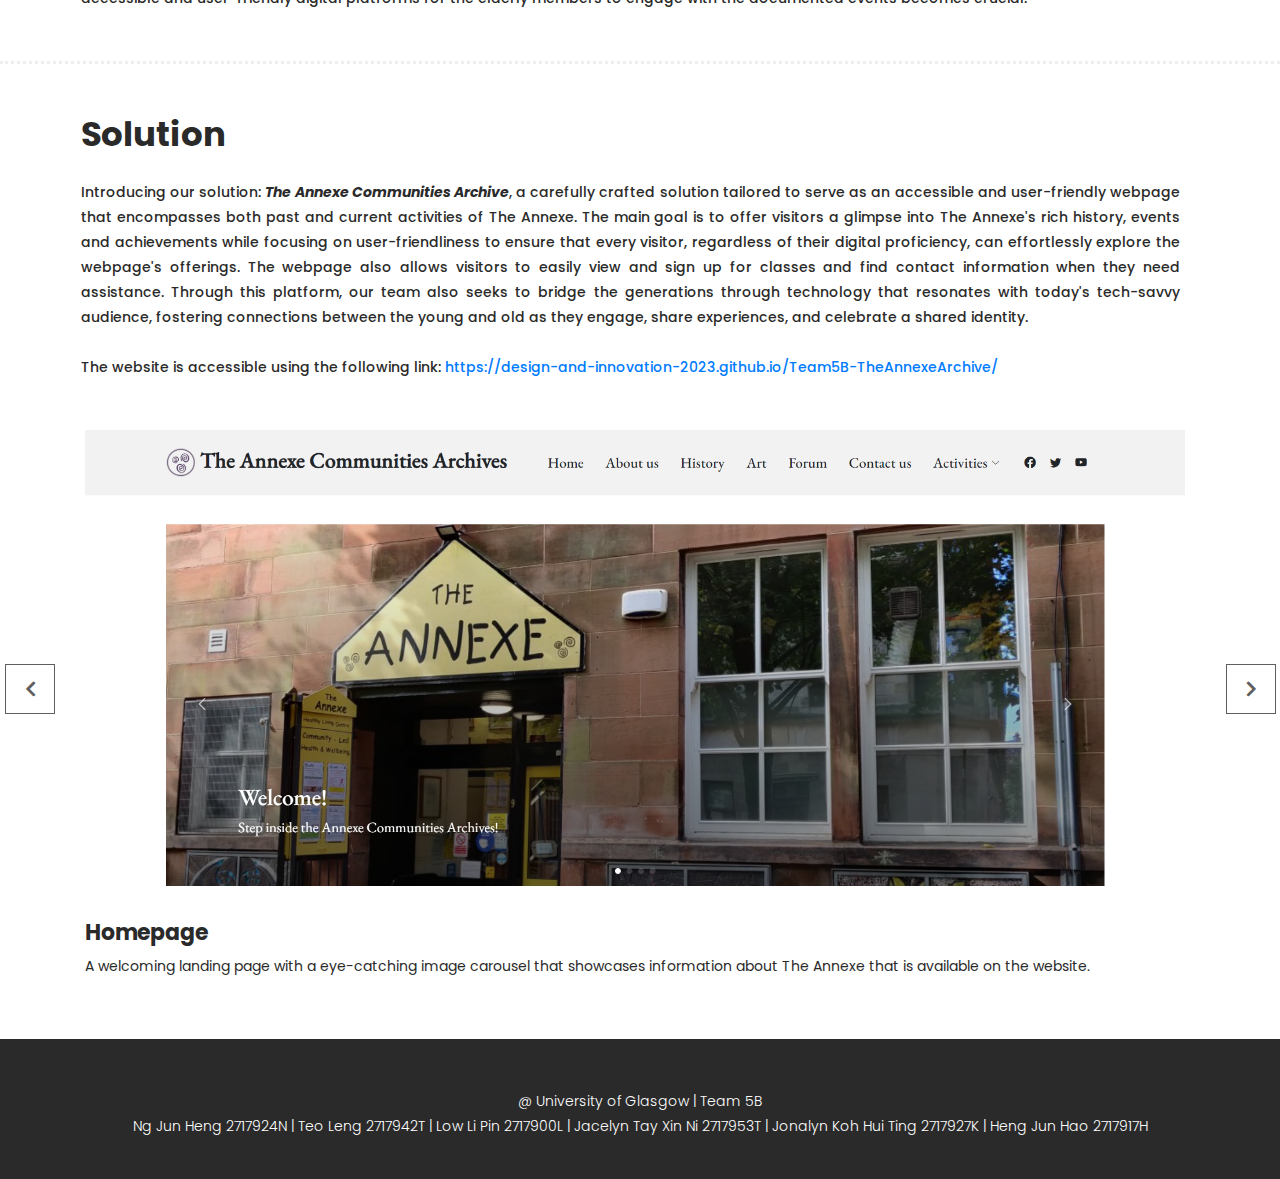
==== commit 0d414caf: "added the website link in home page" ====
--- a/index.html
+++ b/index.html
@@ -176,6 +176,7 @@
                         the generations through technology that resonates with today's tech-savvy audience, fostering connections 
                         between the young and old as they engage, share experiences, and celebrate a shared identity.
                     </p>
+                    <p>The website is accessible using the following link: <a href="https://design-and-innovation-2023.github.io/Team5B-TheAnnexeArchive/">https://design-and-innovation-2023.github.io/Team5B-TheAnnexeArchive/</a></p>
                 </div>
             </div>
         </div>
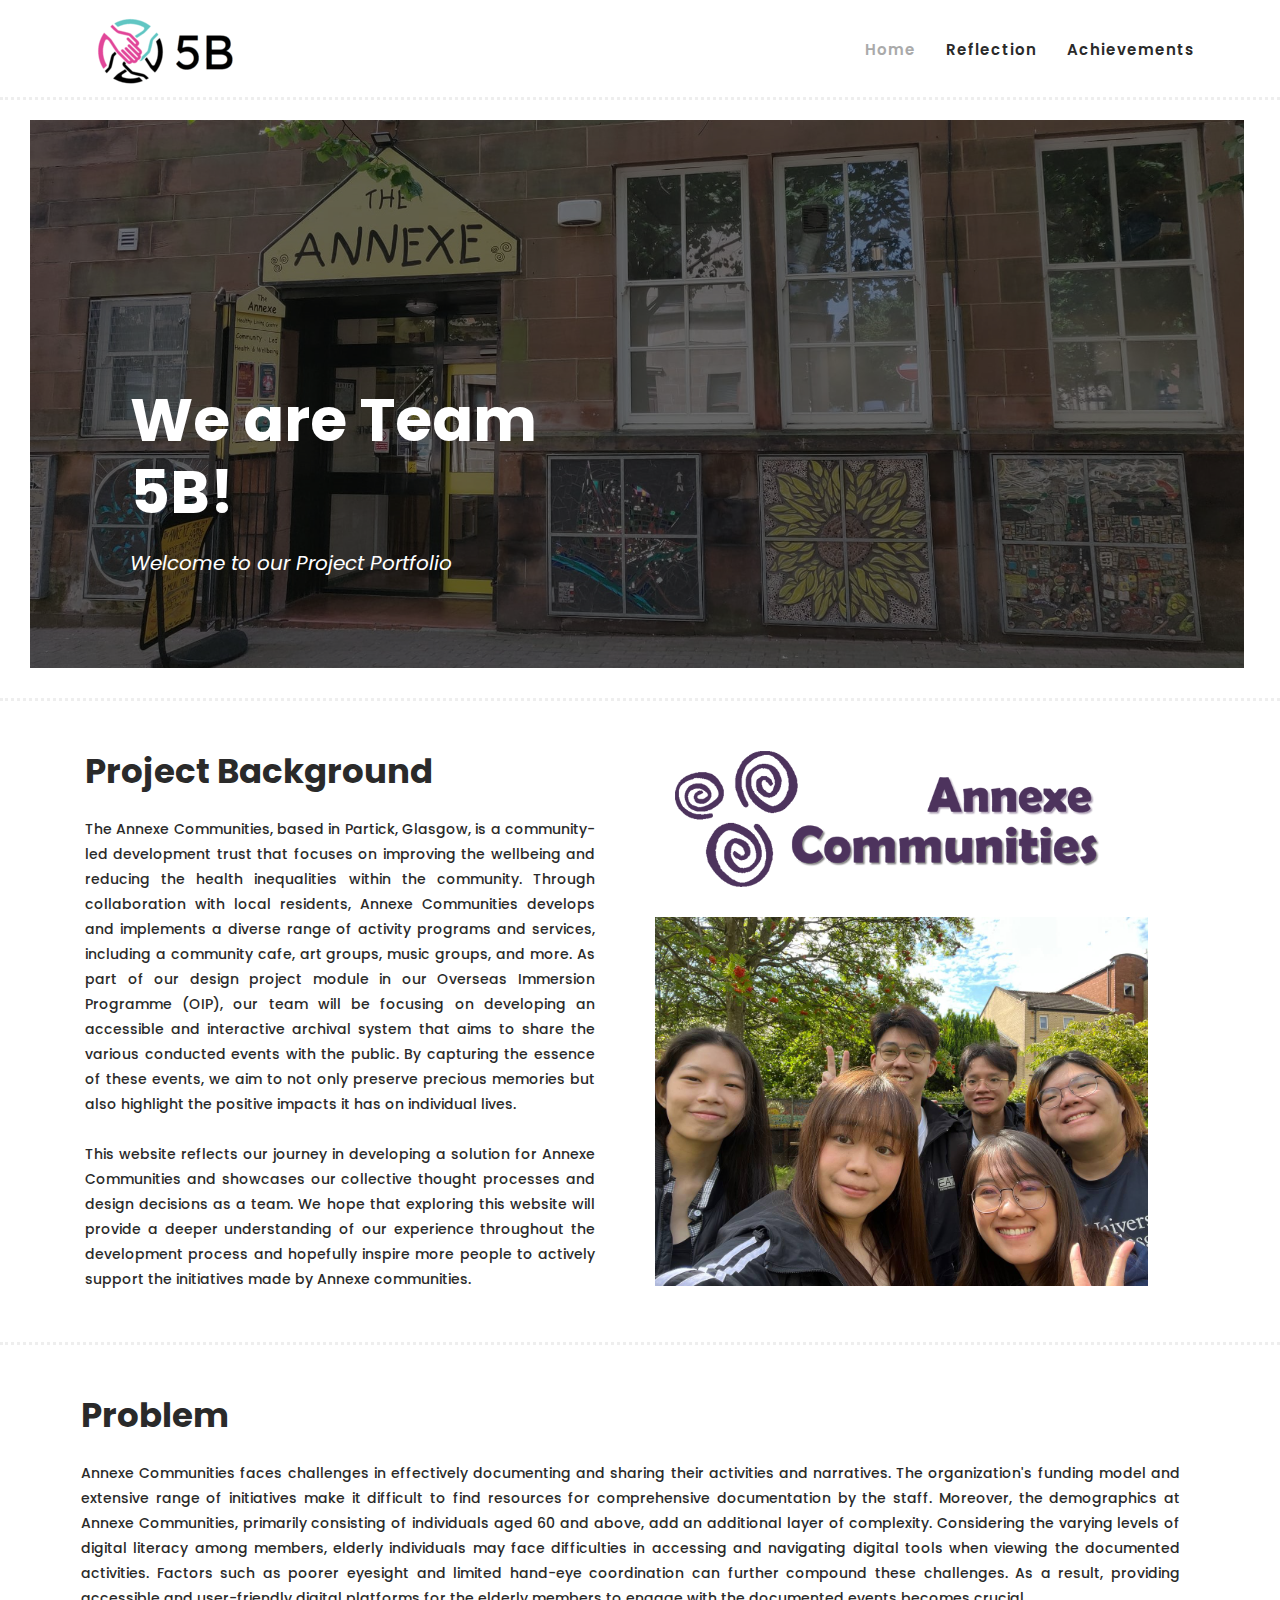
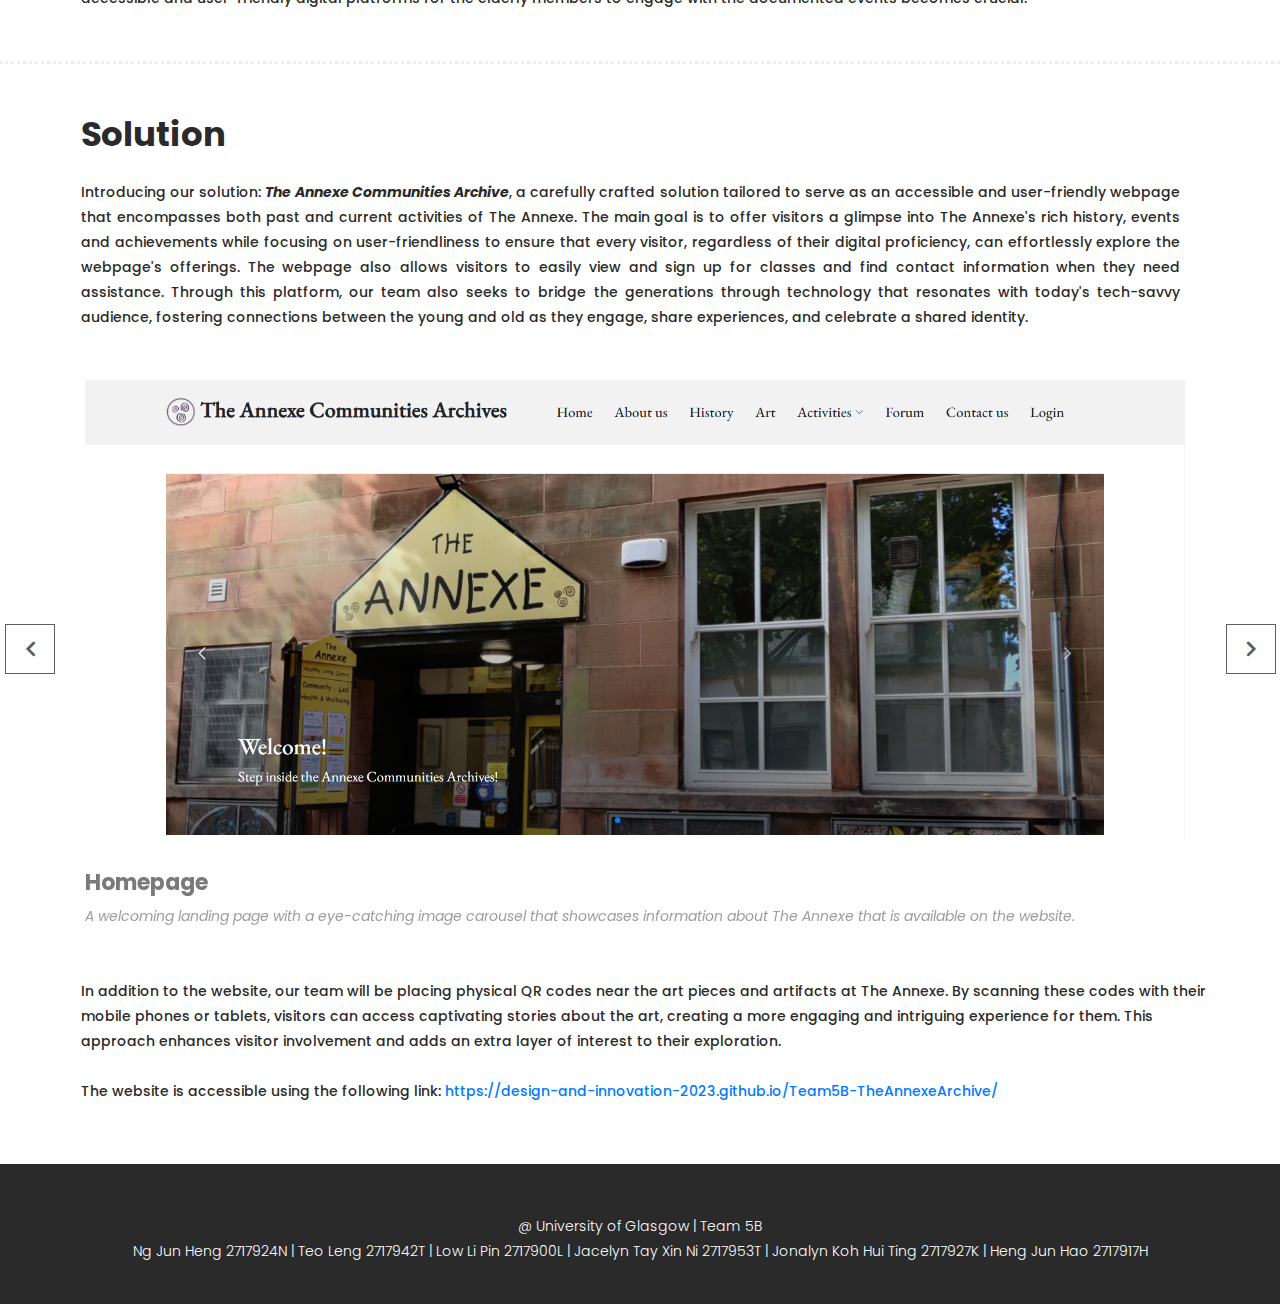
==== commit 7039beff: "2aug" ====
--- a/index.html
+++ b/index.html
@@ -176,7 +176,6 @@
                         the generations through technology that resonates with today's tech-savvy audience, fostering connections 
                         between the young and old as they engage, share experiences, and celebrate a shared identity.
                     </p>
-                    <p>The website is accessible using the following link: <a href="https://design-and-innovation-2023.github.io/Team5B-TheAnnexeArchive/">https://design-and-innovation-2023.github.io/Team5B-TheAnnexeArchive/</a></p>
                 </div>
             </div>
         </div>
@@ -215,7 +214,9 @@
                                 </div>
                                 <div class="down-content">
                                     <h4>History Page</h4>
-                                    <p></p>
+                                    <p>Showcases the rich history, pictures and artifacts that transports visitors back in time to 
+                                        witness The Annexe's remarkable growth and its contributions to the community throughout the 
+                                        years.</p>
                                 </div>
                             </div>
                             <div class="item">
@@ -224,6 +225,30 @@
                                 </div>
                                 <div class="down-content">
                                     <h4>Art Page</h4>
+                                    <p>Delving into the stories behind the magnificent art pieces displayed at The Annexe which are 
+                                        created by artists and beloved members who have passed on.</p>
+                                </div>
+                            </div>
+                            <div class="item">
+                                <div class="thumb">
+                                    <img src="assets/images/taca_events.png" alt="">
+                                </div>
+                                <div class="down-content">
+                                    <h4>Activities - Events Page</h4>
+                                    <p>A comprehensive view of upcoming events, enabling visitors to plan ahead and participate in 
+                                        exciting activities that interest them, fostering engagement and enriching experiences within 
+                                        the community.</p>
+                                </div>
+                            </div>
+                            <div class="item">
+                                <div class="thumb">
+                                    <img src="assets/images/taca_classes.png" alt="">
+                                </div>
+                                <div class="down-content">
+                                    <h4>Activities - Classes Page</h4>
+                                    <p>Similar to the Events page, this page showcases the diverse classes offered by The Annexe, 
+                                        inviting both members and the public to join and discover new skills while fostering connections 
+                                        with fellow participants.</p>
                                 </div>
                             </div>
                             <div class="item">
@@ -232,6 +257,8 @@
                                 </div>
                                 <div class="down-content">
                                     <h4>Forum Page</h4>
+                                    <p>An interactive online platform where staff and community members can freely share their stories 
+                                        and thoughts, fostering a vibrant and engaging space for meaningful discussions and connections.</p>
                                 </div>
                             </div>
                             <div class="item">
@@ -240,26 +267,38 @@
                                 </div>
                                 <div class="down-content">
                                     <h4>Contact Us Page</h4>
-                                </div>
-                            </div>
-                            <div class="item">
-                                <div class="thumb">
-                                    <img src="assets/images/taca_events.png" alt="">
-                                </div>
-                                <div class="down-content">
-                                    <h4>Activities - Events Page</h4>
-                                </div>
-                            </div>
-                            <div class="item">
-                                <div class="thumb">
-                                    <img src="assets/images/taca_classes.png" alt="">
-                                </div>
-                                <div class="down-content">
-                                    <h4>Activities - Classes Page</h4>
+                                    <p>Provides easy access for visitors to connect with The Annexe when they require assistance, 
+                                        offering essential contact details such as email, address, and phone number for prompt and 
+                                        convenient communication.</p>
+                                </div>
+                            </div>
+                            <div class="item">
+                                <div class="thumb">
+                                    <img src="assets/images/taca_login.png" alt="">
+                                </div>
+                                <div class="down-content">
+                                    <h4>Login Page</h4>
+                                    <p>Allows staffs or website administrators to easily edit the contents of the website such as 
+                                        adding new events and classes.
+                                    </p>
                                 </div>
                             </div>
                         </div>
                     </div>
+                </div>
+            </div>
+        </div>
+    </section>
+
+    <section class="section" id="solution2">
+        <div class="container">
+            <div class="row">
+                <div class="left-content">
+                    <p>In addition to the website, our team will be placing physical QR codes near the art pieces and artifacts at The 
+                        Annexe. By scanning these codes with their mobile phones or tablets, visitors can access captivating stories 
+                        about the art, creating a more engaging and intriguing experience for them. This approach enhances visitor 
+                        involvement and adds an extra layer of interest to their exploration.</p>
+                    <p>The website is accessible using the following link: <a href="https://design-and-innovation-2023.github.io/Team5B-TheAnnexeArchive/">https://design-and-innovation-2023.github.io/Team5B-TheAnnexeArchive/</a></p>
                 </div>
             </div>
         </div>
--- a/assets/css/stylesheet.css
+++ b/assets/css/stylesheet.css
@@ -801,6 +801,15 @@
   margin-left: 11px;
 }
 
+#solution2 .left-content p {
+  font-size: 14px;
+  color: #2a2a2a;
+  font-weight: 500;
+  display: block;
+  margin-top: 25px;
+  margin-left: 11px;
+}
+
 /*
 ---------------------------------------------
 Solution Photo Gallery
@@ -824,9 +833,14 @@
 
 #solutionPhotoGallery .item .down-content h4 {
   font-size: 22px;
-  color: #2a2a2a;
+  color: #7a7a7a;
   font-weight: 700;
   margin-bottom: 8px;
+}
+
+#solutionPhotoGallery .item .down-content p {
+  color: #9d9d9d;
+  font-style: italic;
 }
 
 #solutionPhotoGallery .item .down-content span {
@@ -968,6 +982,53 @@
 
 /*
 ---------------------------------------------
+Main Reflection
+---------------------------------------------
+*/
+
+.fit-image {
+  max-width: 1100px; 
+  height: auto;
+}
+
+#mainReflection {
+  padding-top: 50px;
+  border-bottom: 3px dotted #eee;
+}
+
+#mainReflection .section-heading {
+  margin-bottom: 60px;
+}
+
+#mainReflection .section-heading h2{
+  margin-bottom: 10px;
+}
+
+#mainReflection .section-heading h3 {
+  font-size: 28px;
+  font-weight: 600;
+  color: #2a2a2a;
+}
+
+.collapsible {
+  cursor: pointer;
+  font-size: 24px;
+  font-weight: 700;
+  color: #2a2a2a;
+  margin-bottom: 10px;
+}
+
+.collapsible::after {
+  content: '\25B6'; /* Unicode for right-pointing triangle/arrow */
+  margin-left: 5px;
+}
+
+.collapsible.active::after {
+  content: '\25BC'; /* Unicode for downward-pointing triangle/arrow */
+}
+
+/*
+---------------------------------------------
 July 18
 ---------------------------------------------
 */
@@ -983,9 +1044,9 @@
   margin-right: 30px;
 }
 
-#jul18 .left-content h2 {
-  font-size: 34px;
-  font-weight: 700;
+#jul18 .left-content h3 {
+  font-size: 28px;
+  font-weight: 600;
   color: #2a2a2a;
 }
 
@@ -1051,9 +1112,9 @@
   margin-right: 30px;
 }
 
-#jul19 .left-content h2 {
-  font-size: 34px;
-  font-weight: 700;
+#jul19 .left-content h3 {
+  font-size: 28px;
+  font-weight: 600;
   color: #2a2a2a;
 }
 
@@ -1136,9 +1197,9 @@
   margin-right: 30px;
 }
 
-#jul20 .left-content h2 {
-  font-size: 34px;
-  font-weight: 700;
+#jul20 .left-content h3 {
+  font-size: 28px;
+  font-weight: 600;
   color: #2a2a2a;
 }
 
@@ -1221,9 +1282,9 @@
   margin-right: 30px;
 }
 
-#jul21 .left-content h2 {
-  font-size: 34px;
-  font-weight: 700;
+#jul21 .left-content h3 {
+  font-size: 28px;
+  font-weight: 600;
   color: #2a2a2a;
 }
 
@@ -1306,9 +1367,9 @@
   margin-right: 30px;
 }
 
-#jul24 .left-content h2 {
-  font-size: 34px;
-  font-weight: 700;
+#jul24 .left-content h3 {
+  font-size: 28px;
+  font-weight: 600;
   color: #2a2a2a;
 }
 
@@ -1386,9 +1447,9 @@
   margin-right: 30px;
 }
 
-#jul25 .left-content h2 {
-  font-size: 34px;
-  font-weight: 700;
+#jul25 .left-content h3 {
+  font-size: 28px;
+  font-weight: 600;
   color: #2a2a2a;
 }
 
@@ -1466,9 +1527,9 @@
   margin-right: 30px;
 }
 
-#jul26 .left-content h2 {
-  font-size: 34px;
-  font-weight: 700;
+#jul26 .left-content h3 {
+  font-size: 28px;
+  font-weight: 600;
   color: #2a2a2a;
 }
 
@@ -1541,9 +1602,9 @@
   margin-right: 30px;
 }
 
-#jul27 .left-content h2 {
-  font-size: 34px;
-  font-weight: 700;
+#jul27 .left-content h3 {
+  font-size: 28px;
+  font-weight: 600;
   color: #2a2a2a;
 }
 
@@ -1600,6 +1661,326 @@
   margin-left: 20px;
 }
 
+#jul27 .second-image {
+  margin-bottom: 5px;
+  margin-left: 20px;
+}
+
+/*
+---------------------------------------------
+July 28
+---------------------------------------------
+*/
+
+#jul28 {
+  padding-top: 50px;
+  padding-bottom: 50px;
+  border-bottom: 3px dotted #eee;
+}
+
+#jul28 .left-content {
+  margin-right: 30px;
+}
+
+#jul28 .left-content h3 {
+  font-size: 28px;
+  font-weight: 600;
+  color: #2a2a2a;
+}
+
+#jul28 .left-content p {
+  font-size: 14px;
+  color: #2a2a2a;
+  font-weight: 500;
+  display: block;
+  margin-top: 25px;
+}
+
+#jul28 .left-content ol {
+  font-size: 14px;
+  color: #2a2a2a;
+  font-weight: 500;
+  display: block;
+  margin-top: 25px;
+}
+
+#jul28 .left-content li {
+  list-style-type: disc;
+  margin-left: 20px;
+}
+
+#jul28 .left-content .main-border-button a {
+  color: #2a2a2a;
+  border-color: #2a2a2a;
+  margin-top: 35px;
+}
+
+#jul28 .left-content .main-border-button a:hover {
+  background-color: #2a2a2a;
+  color: #fff;
+}
+
+#jul28 img {
+  width: 100%;
+  overflow: hidden;
+}
+
+#jul28 .right-content p{
+  font-style: italic;
+  font-size: 12px;;
+  text-align: center;
+  margin-bottom: 20px;
+}
+
+#jul28 .leather {
+  margin-bottom: 30px;
+}
+
+#jul28 .first-image {
+  margin-bottom: 5px;
+  margin-left: 20px;
+}
+
+#jul28 .second-image {
+  margin-bottom: 5px;
+  margin-left: 20px;
+}
+
+#jul28 .third-image {
+  margin-bottom: 5px;
+  margin-left: 20px;
+}
+
+/*
+---------------------------------------------
+July 31
+---------------------------------------------
+*/
+
+#jul31 {
+  padding-top: 50px;
+  padding-bottom: 50px;
+  border-bottom: 3px dotted #eee;
+}
+
+#jul31 .left-content {
+  margin-right: 30px;
+}
+
+#jul31 .left-content h3 {
+  font-size: 28px;
+  font-weight: 600;
+  color: #2a2a2a;
+}
+
+#jul31 .left-content p {
+  font-size: 14px;
+  color: #2a2a2a;
+  font-weight: 500;
+  display: block;
+  margin-top: 25px;
+}
+
+#jul31 .left-content ol {
+  font-size: 14px;
+  color: #2a2a2a;
+  font-weight: 500;
+  display: block;
+  margin-top: 25px;
+}
+
+#jul31 .left-content li {
+  list-style-type: disc;
+  margin-left: 20px;
+}
+
+#jul31 .left-content .main-border-button a {
+  color: #2a2a2a;
+  border-color: #2a2a2a;
+  margin-top: 35px;
+}
+
+#jul31 .left-content .main-border-button a:hover {
+  background-color: #2a2a2a;
+  color: #fff;
+}
+
+#jul31 img {
+  width: 100%;
+  overflow: hidden;
+}
+
+#jul31 .right-content p{
+  font-style: italic;
+  font-size: 12px;;
+  text-align: center;
+  margin-bottom: 20px;
+}
+
+#jul31 .leather {
+  margin-bottom: 30px;
+}
+
+#jul31 .first-image {
+  margin-bottom: 5px;
+  margin-left: 20px;
+}
+
+#jul31 .second-image {
+  margin-bottom: 5px;
+  margin-left: 20px;
+}
+
+/*
+---------------------------------------------
+August 1
+---------------------------------------------
+*/
+
+#aug1 {
+  padding-top: 50px;
+  padding-bottom: 50px;
+  border-bottom: 3px dotted #eee;
+}
+
+#aug1 .left-content {
+  margin-right: 30px;
+}
+
+#aug1 .left-content h3 {
+  font-size: 28px;
+  font-weight: 600;
+  color: #2a2a2a;
+}
+
+#aug1 .left-content p {
+  font-size: 14px;
+  color: #2a2a2a;
+  font-weight: 500;
+  display: block;
+  margin-top: 25px;
+}
+
+#aug1 .left-content ol {
+  font-size: 14px;
+  color: #2a2a2a;
+  font-weight: 500;
+  display: block;
+  margin-top: 25px;
+}
+
+#aug1 .left-content li {
+  list-style-type: disc;
+  margin-left: 20px;
+}
+
+#aug1 .left-content .main-border-button a {
+  color: #2a2a2a;
+  border-color: #2a2a2a;
+  margin-top: 35px;
+}
+
+#aug1 .left-content .main-border-button a:hover {
+  background-color: #2a2a2a;
+  color: #fff;
+}
+
+#aug1 img {
+  width: 100%;
+  overflow: hidden;
+}
+
+#aug1 .right-content p{
+  font-style: italic;
+  font-size: 12px;;
+  text-align: center;
+  margin-bottom: 20px;
+}
+
+#aug1 .leather {
+  margin-bottom: 30px;
+}
+
+#aug1 .first-image {
+  margin-bottom: 5px;
+  margin-left: 20px;
+}
+
+/*
+---------------------------------------------
+August 2
+---------------------------------------------
+*/
+
+#aug2 {
+  padding-top: 50px;
+  padding-bottom: 50px;
+  border-bottom: 3px dotted #eee;
+}
+
+#aug2 .left-content {
+  margin-right: 30px;
+}
+
+#aug2 .left-content h3 {
+  font-size: 28px;
+  font-weight: 600;
+  color: #2a2a2a;
+}
+
+#aug2 .left-content p {
+  font-size: 14px;
+  color: #2a2a2a;
+  font-weight: 500;
+  display: block;
+  margin-top: 25px;
+}
+
+#aug2 .left-content ol {
+  font-size: 14px;
+  color: #2a2a2a;
+  font-weight: 500;
+  display: block;
+  margin-top: 25px;
+}
+
+#aug2 .left-content li {
+  list-style-type: disc;
+  margin-left: 20px;
+}
+
+#aug2 .left-content .main-border-button a {
+  color: #2a2a2a;
+  border-color: #2a2a2a;
+  margin-top: 35px;
+}
+
+#aug2 .left-content .main-border-button a:hover {
+  background-color: #2a2a2a;
+  color: #fff;
+}
+
+#aug2 img {
+  width: 100%;
+  overflow: hidden;
+}
+
+#aug2 .right-content p{
+  font-style: italic;
+  font-size: 12px;;
+  text-align: center;
+  margin-bottom: 20px;
+}
+
+#aug2 .leather {
+  margin-bottom: 30px;
+}
+
+#aug2 .first-image {
+  margin-bottom: 5px;
+  margin-left: 20px;
+}
+
 /*
 ---------------------------------------------
 Reflection
@@ -1636,6 +2017,36 @@
 
 #achievements .section-heading h2{
   margin-bottom: 10px;
+}
+
+#pbAchievements {
+  padding-top: 50px;
+  padding-bottom: 50px;
+  border-bottom: 3px dotted #eee;
+}
+
+#pbAchievements h3 {
+  font-size: 28px;
+  font-weight: 600;
+  color: #2a2a2a;
+}
+
+.pbFit{
+  max-width: 1270px; 
+  height: auto;
+  margin-top: 15px;
+}
+
+#teamAchievements {
+  padding-top: 50px;
+  padding-bottom: 50px;
+  border-bottom: 3px dotted #eee;
+}
+
+#teamAchievements h3 {
+  font-size: 28px;
+  font-weight: 600;
+  color: #2a2a2a;
 }
 
 /* 
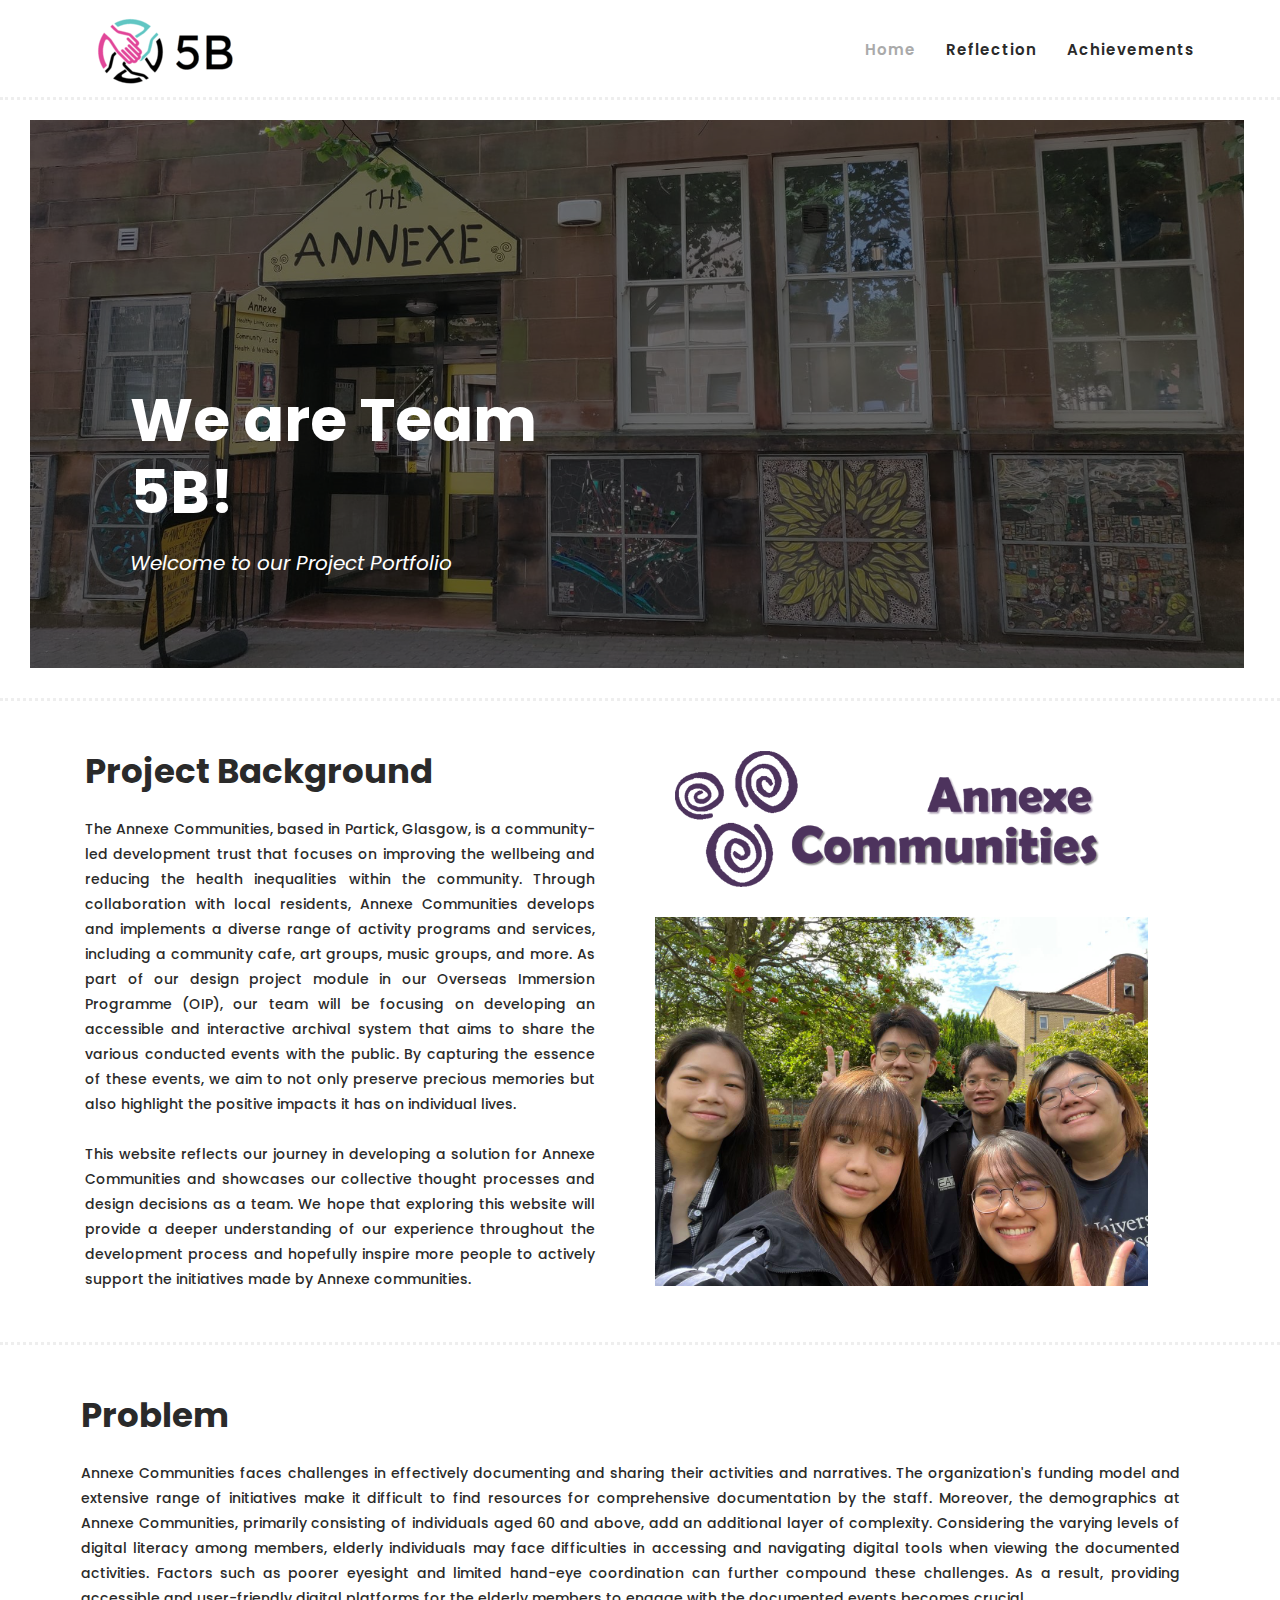
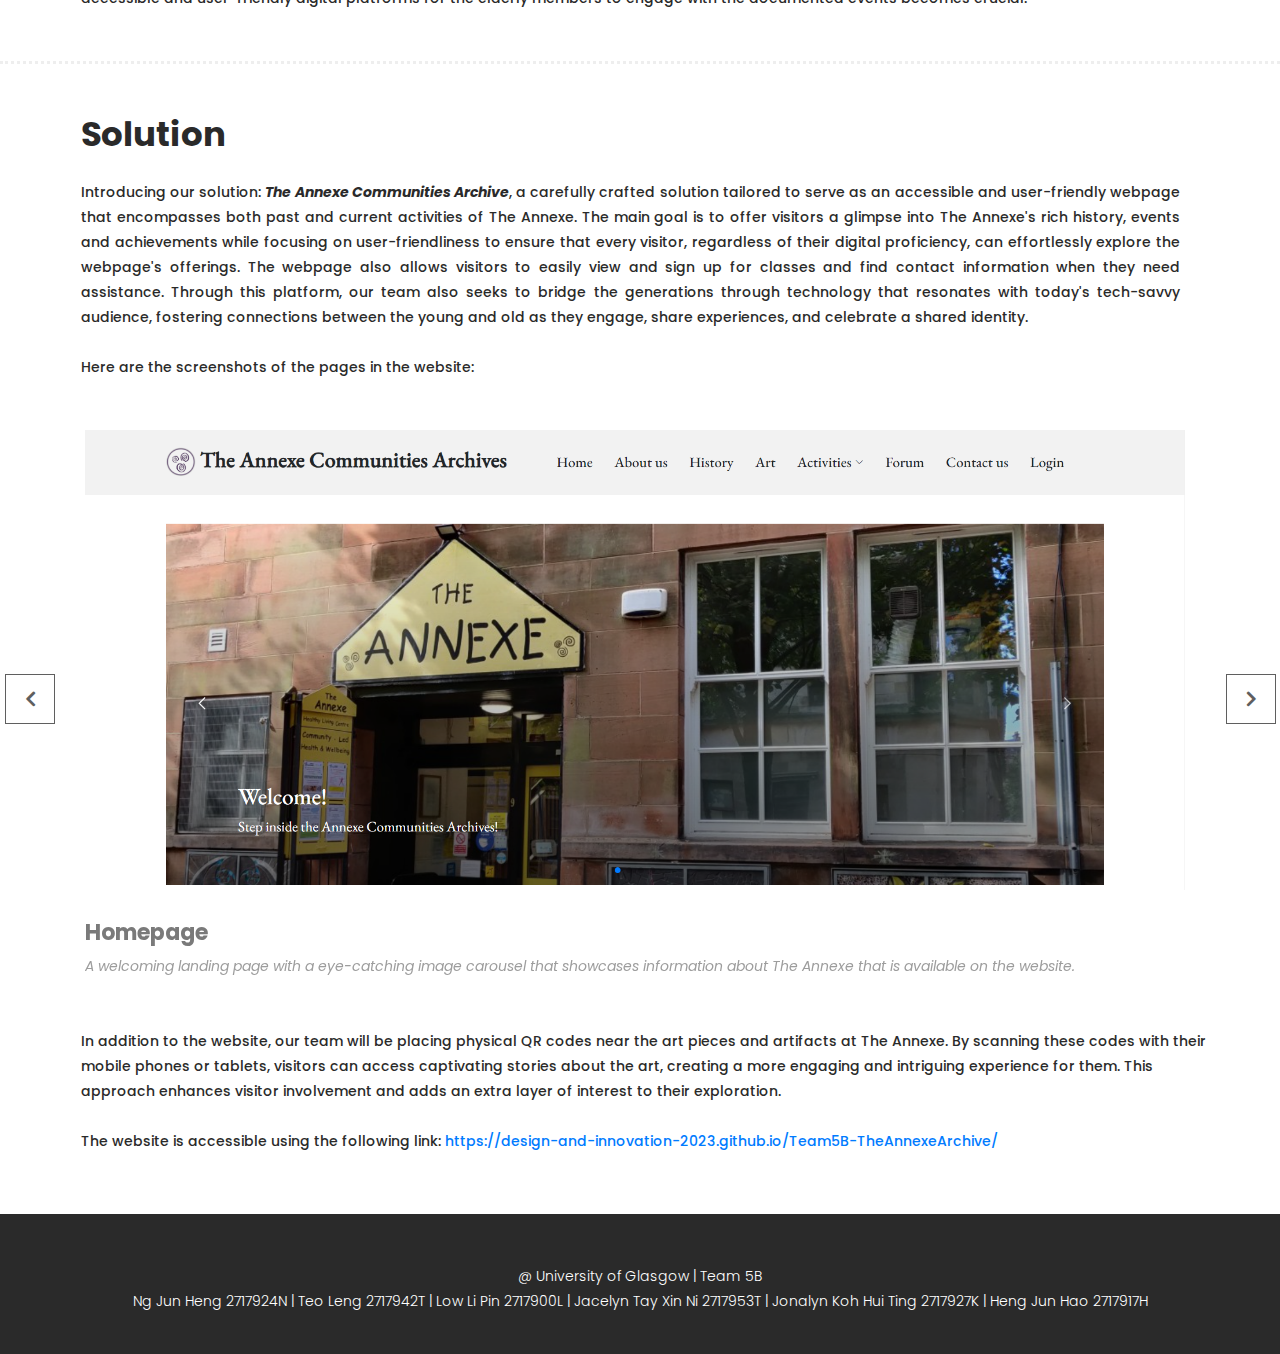
==== commit 393b9247: "addon" ====
--- a/index.html
+++ b/index.html
@@ -176,6 +176,7 @@
                         the generations through technology that resonates with today's tech-savvy audience, fostering connections 
                         between the young and old as they engage, share experiences, and celebrate a shared identity.
                     </p>
+                    <p>Here are the screenshots of the pages in the website:</p>
                 </div>
             </div>
         </div>
--- a/assets/css/stylesheet.css
+++ b/assets/css/stylesheet.css
@@ -34,7 +34,7 @@
 
 ul, li {
   padding: 0;
-  margin: 0;
+  margin-left: 0px;
   list-style: none;
 }
 
@@ -160,10 +160,33 @@
 }
 
 .section-heading span {
-  font-size: 14px;
+  font-size: 16px;
   color: #a1a1a1;
   font-style: italic;
   font-weight: 400;
+}
+
+.section-heading p {
+  font-size: 14px;
+  color: #2a2a2a;
+  font-weight: 500;
+  display: block;
+}
+
+.section-heading .note {
+  font-size: 14px;
+  color: #a0a0a0;
+  font-weight: 500;
+  display: block;
+  font-style: italic;
+}
+
+.section-heading .text-fit {
+  max-width: 1300px;
+}
+
+.section-heading h6 {
+  margin-bottom: 10px;
 }
 
 /* 
@@ -1010,6 +1033,12 @@
   color: #2a2a2a;
 }
 
+#mainReflection .section-heading li {
+  padding: 0;
+  margin-left: 20px;
+  list-style: disc;
+}
+
 .collapsible {
   cursor: pointer;
   font-size: 24px;
@@ -1977,6 +2006,81 @@
 }
 
 #aug2 .first-image {
+  margin-bottom: 5px;
+  margin-left: 20px;
+}
+
+/*
+---------------------------------------------
+August 3
+---------------------------------------------
+*/
+
+#aug3 {
+  padding-top: 50px;
+  padding-bottom: 50px;
+  border-bottom: 3px dotted #eee;
+}
+
+#aug3 .left-content {
+  margin-right: 30px;
+}
+
+#aug3 .left-content h3 {
+  font-size: 28px;
+  font-weight: 600;
+  color: #2a2a2a;
+}
+
+#aug3 .left-content p {
+  font-size: 14px;
+  color: #2a2a2a;
+  font-weight: 500;
+  display: block;
+  margin-top: 25px;
+}
+
+#aug3 .left-content ol {
+  font-size: 14px;
+  color: #2a2a2a;
+  font-weight: 500;
+  display: block;
+  margin-top: 25px;
+}
+
+#aug3 .left-content li {
+  list-style-type: disc;
+  margin-left: 20px;
+}
+
+#aug3 .left-content .main-border-button a {
+  color: #2a2a2a;
+  border-color: #2a2a2a;
+  margin-top: 35px;
+}
+
+#aug3 .left-content .main-border-button a:hover {
+  background-color: #2a2a2a;
+  color: #fff;
+}
+
+#aug3 img {
+  width: 100%;
+  overflow: hidden;
+}
+
+#aug3 .right-content p{
+  font-style: italic;
+  font-size: 12px;;
+  text-align: center;
+  margin-bottom: 20px;
+}
+
+#aug3 .leather {
+  margin-bottom: 30px;
+}
+
+#aug3 .first-image {
   margin-bottom: 5px;
   margin-left: 20px;
 }
@@ -2285,663 +2389,6 @@
   line-height: 48px;
   border :1px solid #2a2a2a;
 }
-
-
-
-
-
-
-
-
-
-
-/* 
----------------------------------------------
-Products Page
---------------------------------------------- 
-*/
-
-.page-heading {
-  margin-top: 160px;
-  margin-bottom: 30px;
-  background-image: url(../images/products-page-heading.jpg);
-  background-position: center center;
-  background-size: cover;
-  background-repeat: no-repeat;
-}
-
-.page-heading .inner-content {
-  padding: 150px 0px;
-  text-align: center;
-}
-
-.page-heading .inner-content h2 {
-  font-size: 52px;
-  color: #fff;
-  font-weight: 700;
-  margin-bottom: 15px;
-}
-
-.page-heading .inner-content span {
-  font-size: 16px;
-  font-weight: 500;
-  color: #fff;
-  font-style: italic;
-}
-
-#products .section-heading {
-  text-align: center;
-  margin-bottom: 60px;
-  margin-top: 80px;
-}
-
-#products .item {
-  margin-bottom: 30px;
-}
-
-#products .item .thumb img {
-  width: 100%;
-  overflow: hidden;
-}
-
-#products .item .down-content {
-  padding-top: 20px;
-  position: relative;
-  z-index: 3;
-  background-color: #fff;
-}
-
-#products .item .down-content h4 {
-  font-size: 22px;
-  color: #2a2a2a;
-  font-weight: 700;
-  margin-bottom: 8px;
-}
-
-#products .item .down-content span {
-  font-size: 18px;
-  color: #a1a1a1;
-  font-weight: 500;
-  display: block;
-}
-
-#products .item .down-content ul.stars {
-  position: absolute;
-  right: 0;
-  top: 20px;
-}
-
-#products .item .down-content ul.stars li {
-  display: inline;
-  font-size: 13px;
-}
-
-#products .item .thumb .hover-content {
-  position: absolute;
-  z-index: 2;
-  text-align: center;
-  bottom: -60px;
-  width: 100%;
-  opacity: 0;
-  visibility: hidden;
-  transition: all .5s;
-}
-
-#products .item .thumb:hover .hover-content {
-  bottom: 30px;
-  opacity: 1;
-  visibility: visible;
-}
-
-#products .item .thumb {
-  position: relative;
-}
-
-#products .item .thumb .hover-content ul li {
-  display: inline;
-  margin: 0px 10px;
-}
-
-#products .item .thumb .hover-content ul li a {
-  width: 50px;
-  height: 50px;
-  text-align: center;
-  line-height: 50px;
-  display: inline-block;
-  color: #2a2a2a;
-  background-color: #fff;
-}
-
-#products .pagination {
-  margin-top: 30px;
-  margin-bottom: 40px;
-}
-
-#products .pagination ul {
-  text-align: center;
-  width: 100%;
-}
-
-#products .pagination ul li {
-  display: inline;
-  margin: 0px 5px;
-}
-
-#products .pagination ul li a {
-  width: 44px;
-  height: 44px;
-  border: 1px solid #2a2a2a;
-  display: inline-block;
-  text-align: center;
-  line-height: 44px;
-  font-size: 14px;
-  font-weight: 500;
-  color: #2a2a2a;
-}
-
-#products .pagination ul li a:hover,
-#products .pagination ul li.active a {
-  background-color: #2a2a2a;
-  color: #fff;
-}
-
-
-
-/* 
----------------------------------------------
-Single Product Page
---------------------------------------------- 
-*/
-
-#product {
-  margin-top: 80px;
-}
-
-#product .left-images img {
-  width: 100%;
-  overflow: hidden;
-  margin-bottom: 30px;
-}
-
-#product .right-content {
-  position: relative;
-  z-index: 3;
-  background-color: #fff;
-}
-
-#product .right-content h4 {
-  font-size: 22px;
-  color: #2a2a2a;
-  font-weight: 700;
-  margin-bottom: 0px;
-}
-
-#product .right-content span.price {
-  font-size: 18px;
-  color: #a1a1a1;
-  font-weight: 500;
-  display: block;
-  margin-top: 5px;
-  border-bottom: 1px solid #eee;
-  padding-bottom: 20px;
-}
-
-#product .right-content ul.stars {
-  position: absolute;
-  right: 0;
-  top: 0;
-}
-
-#product .right-content ul.stars li {
-  display: inline;
-  font-size: 13px;
-}
-
-#product .right-content span {
-  font-size: 14px;
-  color: #aaaaaa;
-  font-weight: 500;
-  display: block;
-  margin-top: 25px;
-}
-
-#product .right-content .quote {
-  margin-top: 25px;
-}
-
-#product .right-content .quote i {
-  float: left;
-  font-size: 32px;
-  margin-right: 15px;
-  margin-top: 10px;
-}
-
-#product .right-content .quote p {
-  font-style: italic;
-  color: #2a2a2a;
-  font-weight: 500;
-}
-
-#product .right-content p {
-  font-size: 14px;
-  color: #aaaaaa;
-  font-weight: 500;
-  display: block;
-  margin-top: 25px;
-}
-
-.quantity-content {
-  margin-top: 30px;
-  padding-top: 30px;
-  border-top: 1px solid #eee;
-  border-bottom: 1px solid #eee;
-  width: 100%;
-  padding-bottom: 30px;
-  margin-bottom: 30px;
-}
-
-.quantity-content .left-content {
-  float: left;
-  margin-right: 30px;
-}
-
-.quantity-content .right-content {
-  text-align: right;
-}
-
-.quantity-content .left-content h6 {
-  padding-top: 7px;
-  font-size: 20px;
-  font-weight: 700;
-  color: #aaa;
-  position: relative;
-  z-index: 11;
-}
-
-.total h4 {
-  float: left;
-  font-size: 20px;
-  margin-top: 10px;
-  color: #aaa!important;
-}
-
-.total .main-border-button {
-  text-align: right;
-}
-
-.total .main-border-button a {
-  border-color: #2a2a2a;
-  color: #2a2a2a;
-}
-
-.total .main-border-button a:hover {
-  color: #fff;
-  background-color: #2a2a2a;
-}
-
-.quantity {
-  display: inline-block; }
- 
- .quantity .input-text.qty {
-  width: 35px;
-  height: 39px;
-  padding: 0 5px;
-  text-align: center;
-  background-color: transparent;
-  border: 1px solid #efefef;
- }
- 
- .quantity.buttons_added {
-  text-align: left;
-  position: relative;
-  white-space: nowrap;
-  vertical-align: top; }
- 
- .quantity.buttons_added input {
-  display: inline-block;
-  margin: 0;
-  vertical-align: top;
-  box-shadow: none;
- }
- 
- .quantity.buttons_added .minus,
- .quantity.buttons_added .plus {
-  padding: 7px 10px 8px;
-  height: 39px;
-  background-color: #ffffff;
-  border: 1px solid #efefef;
-  cursor:pointer;}
- 
- .quantity.buttons_added .minus {
-  border-right: 0; }
- 
- .quantity.buttons_added .plus {
-  border-left: 0; }
- 
- .quantity.buttons_added .minus:hover,
- .quantity.buttons_added .plus:hover {
-  background: #eeeeee; }
- 
- .quantity input::-webkit-outer-spin-button,
- .quantity input::-webkit-inner-spin-button {
-  -webkit-appearance: none;
-  -moz-appearance: none;
-  margin: 0; }
-  
-  .quantity.buttons_added .minus:focus,
- .quantity.buttons_added .plus:focus {
-  outline: none; }
-
-
-
-/* 
----------------------------------------------
-About Us Page
---------------------------------------------- 
-*/
-
-.about-page-heading {
-  margin-top: 160px;
-  margin-bottom: 30px;
-  background-image: url(../images/about-us-page-heading.jpg);
-  background-position: center center;
-  background-size: cover;
-  background-repeat: no-repeat;
-}
-
-.about-us {
-  margin-top: 80px;
-}
-
-.about-us .left-image img {
-  width: 100%;
-  overflow: hidden;
-}
-
-.about-us .right-content {
-  margin-left: 30px;
-}
-
-.about-us .right-content h4 {
-  font-size: 34px;
-  font-weight: 700;
-  color: #2a2a2a;
-}
-
-.about-us .right-content span {
-  font-size: 14px;
-  color: #aaaaaa;
-  font-weight: 500;
-  display: block;
-  margin-top: 25px;
-}
-
-.about-us .right-content .quote {
-  margin-top: 25px;
-}
-
-.about-us .right-content .quote i {
-  float: left;
-  font-size: 32px;
-  margin-right: 15px;
-  margin-top: 10px;
-}
-
-.about-us .right-content .quote p {
-  font-style: italic;
-  color: #2a2a2a;
-  font-weight: 500;
-}
-
-.about-us .right-content p {
-  font-size: 14px;
-  color: #aaaaaa;
-  font-weight: 500;
-  display: block;
-  margin-top: 25px;
-}
-
-.about-us .right-content ul {
-  border-top: 3px dotted #eee;
-  margin-top: 30px;
-  padding-top: 30px;
-}
-
-.about-us .right-content ul li {
-  display: inline-block;
-  margin-right: 5px;
-}
-
-.about-us .right-content ul li a {
-  width: 44px;
-  height: 44px;
-  background-color: #2a2a2a;
-  color: #fff;
-  display: inline-block;
-  text-align: center;
-  line-height: 44px;
-  border-radius: 50%;
-  transition: all .5s;
-}
-
-.about-us .right-content ul li a:hover {
-  background-color: #eee;
-  color: #2a2a2a;
-}
-
-.our-team {
-  margin-top: 100px;
-  padding-top: 90px;
-  padding-bottom: 90px;
-  border-top: 3px dotted #eee;
-}
-
-.our-team .section-heading {
-  margin-bottom: 60px;
-  text-align: center;
-}
-
-.our-team .section-heading h2 {
-  margin-bottom: 10px;
-}
-
-.our-team .team-item .thumb {
-  position: relative;
-}
-
-.our-team .team-item .thumb img {
-  width: 100%;
-  overflow: hidden;
-}
-
-.our-team .team-item .thumb .hover-effect {
-  position: absolute;
-  background-color: rgba(0,0,0,0.9);
-  width: 100%;
-  text-align: center;
-  top: 0;
-  bottom: 0;
-  opacity: 0;
-  visibility: hidden;
-  transition: all .3s;
-}
-
-.our-team .team-item .thumb:hover .hover-effect {
-  opacity: 1;
-  visibility: visible;
-}
-
-.our-team .team-item .thumb .hover-effect .inner-content {
-  position: absolute;
-  top: 50%;
-  text-align: center;
-  width: 100%;
-  transform: translateY(-22px);
-}
-
-.our-team .team-item .thumb .hover-effect .inner-content ul li {
-  display: inline-block;
-  margin: 0px 5px;
-}
-
-.our-team .team-item .thumb .hover-effect .inner-content ul li a {
-  width: 44px;
-  height: 44px;
-  background-color: #fff;
-  color: #2a2a2a;
-  display: inline-block;
-  text-align: center;
-  line-height: 44px;
-  border-radius: 50%;
-  transition: all .3s;
-}
-
-.our-team .team-item .thumb .hover-effect .inner-content ul li a:hover {
-  background-color: #2a2a2a;
-  color: #fff;
-}
-
-.our-team .team-item .down-content {
-  text-align: center;
-  padding-top: 25px;
-}
-
-.our-team .team-item .down-content h4 {
-  font-size: 24px;
-  color: #2a2a2a;
-  font-weight: 700;
-  margin-bottom: 5px;
-}
-
-.our-team .team-item .down-content span {
-  font-size: 14px;
-  color: #a1a1a1;
-  font-weight: 500;
-  display: block;
-  font-style: italic;
-}
-
-.our-services {
-  padding-top: 90px;
-  padding-bottom: 90px;
-  border-top: 3px dotted #eee;
-  border-bottom: 3px dotted #eee;
-}
-
-.our-services .section-heading {
-  margin-bottom: 60px;
-  text-align: center;
-}
-
-.our-services .section-heading h2 {
-  margin-bottom: 10px;
-}
-
-.our-services .service-item {
-  padding: 30px;
-  box-shadow: 0px 0px 15px rgba(0,0,0,0.10);
-  text-align: center;
-}
-
-.our-services .service-item img {
-  width: 100%;
-  overflow: hidden;
-}
-
-.our-services .service-item h4 {
-  font-size: 24px;
-  font-weight: 700;
-  color: #2a2a2a;
-  margin-bottom: 20px;
-}
-
-.our-services .service-item p {
-  margin-bottom: 25px;
-}
-
-
-
-/* 
----------------------------------------------
-contact Us Page
---------------------------------------------- 
-*/
-
-.contact-us {
-  margin-top: 90px;
-  border-bottom: 3px dotted #eee;
-  padding-bottom: 90px;
-}
-
-.contact-us .section-heading {
-  margin-bottom: 40px;
-}
-
-.contact-us #map {
-  margin-right: 30px;
-}
-
-.contact-us form input {
-  width: 100%;
-  height: 44px;
-  line-height: 44px;
-  padding: 0px 15px;
-  font-size: 14px;
-  font-style: italic;
-  font-weight: 500;
-  color: #aaa;
-  border-radius: 0px;
-  border: 1px solid #7a7a7a;
-  box-shadow: none;
-}
-
-.contact-us form input::focus {
-  border-color: #2a2a2a;
-  border-radius: 0px;
-}
-
-.contact-us form textarea {
-  width: 100%;
-  height: 140px;
-  min-height: 120px;
-  max-height: 200px;
-  margin-top: 30px;
-  margin-bottom: 25px;
-  line-height: 44px;
-  padding: 0px 15px;
-  font-size: 14px;
-  font-style: italic;
-  font-weight: 500;
-  color: #aaa;
-  border-radius: 0px;
-  border: 1px solid #7a7a7a;
-  box-shadow: none;
-}
-
-.contact-us form textarea::focus {
-  border-color: #2a2a2a;
-  border-radius: 0px;
-}
-
-.contact-us form button {
-  width: 44px;
-  height: 44px;
-  display: inline-block;
-  text-align: center;
-  line-height: 44px;
-  background-color: #2a2a2a;
-  box-shadow: none;
-  border: 1px solid transparent;
-  color: #fff;
-  transition: all 0.3s;
-}
-
-.contact-us form button:hover {
-  background-color: #fff;
-  border: 1px solid #2a2a2a;
-  color: #2a2a2a;
-}
-
 
 /* 
 ---------------------------------------------
